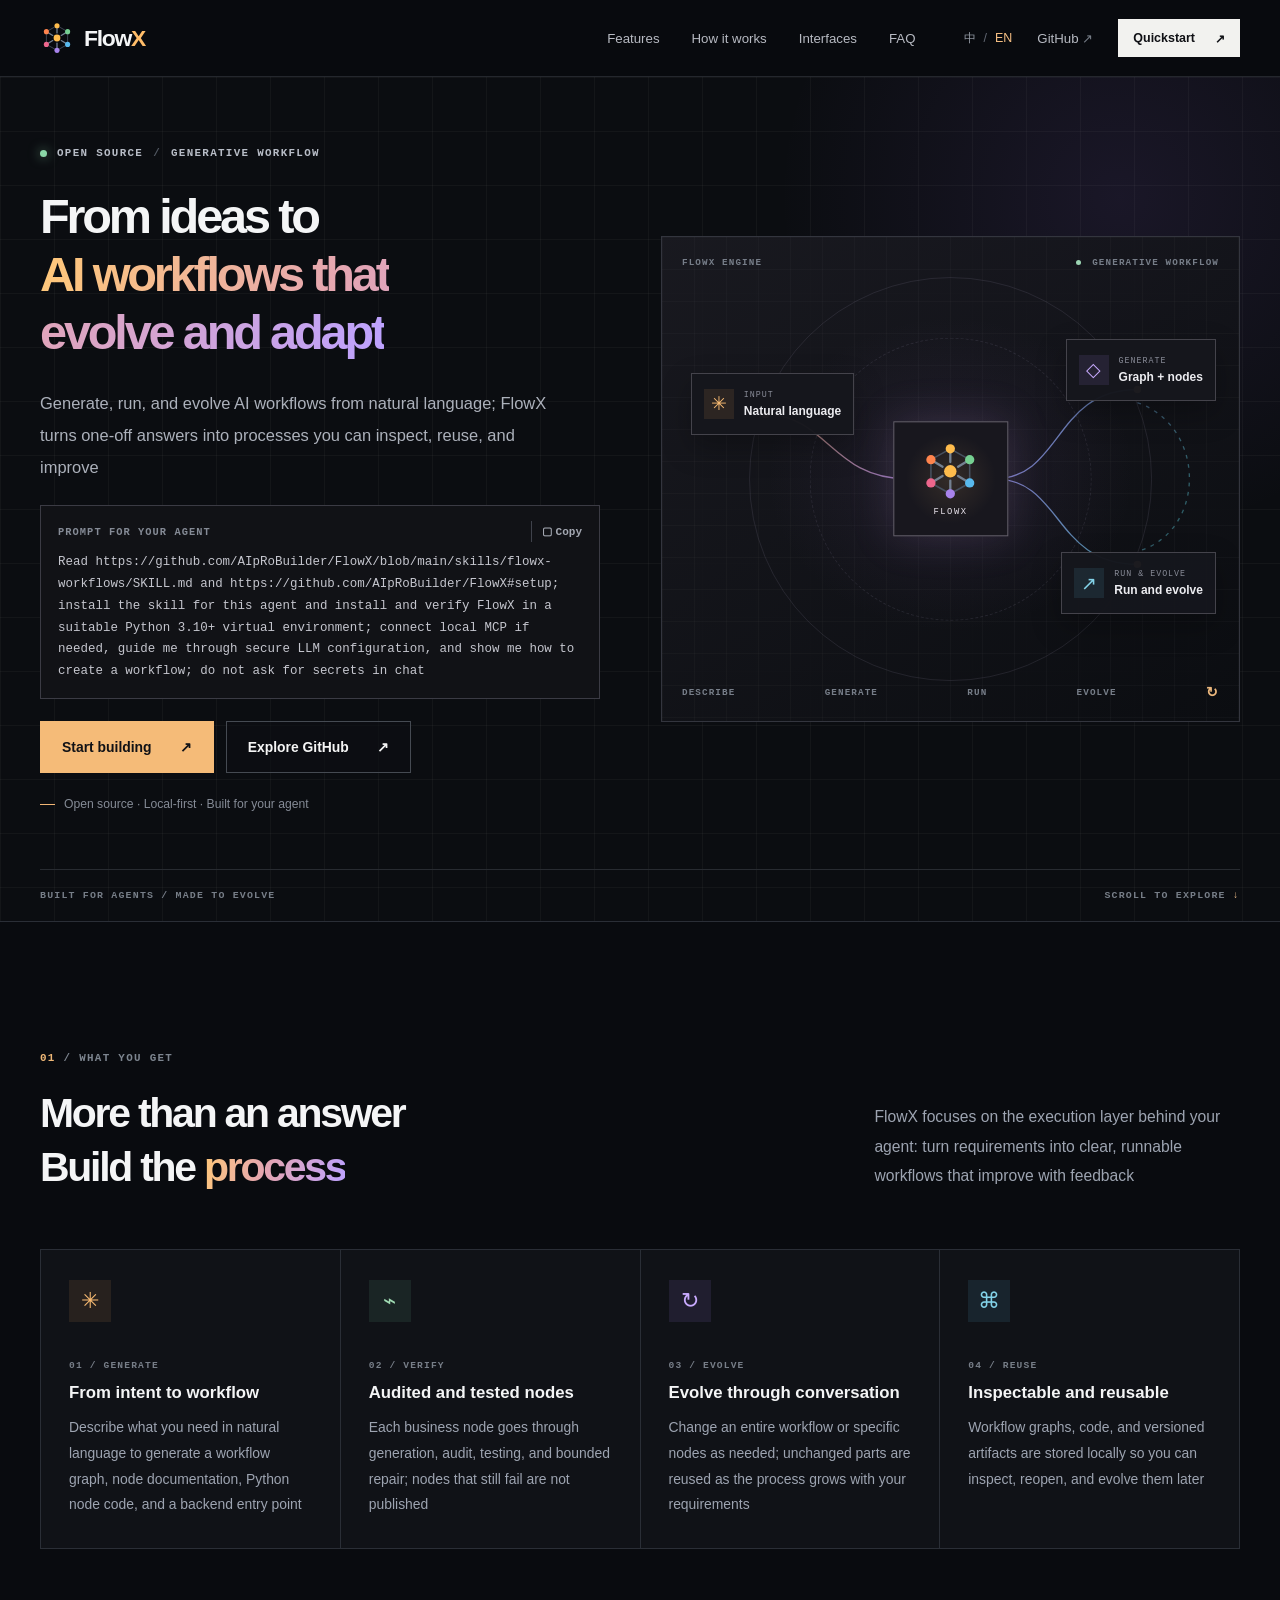
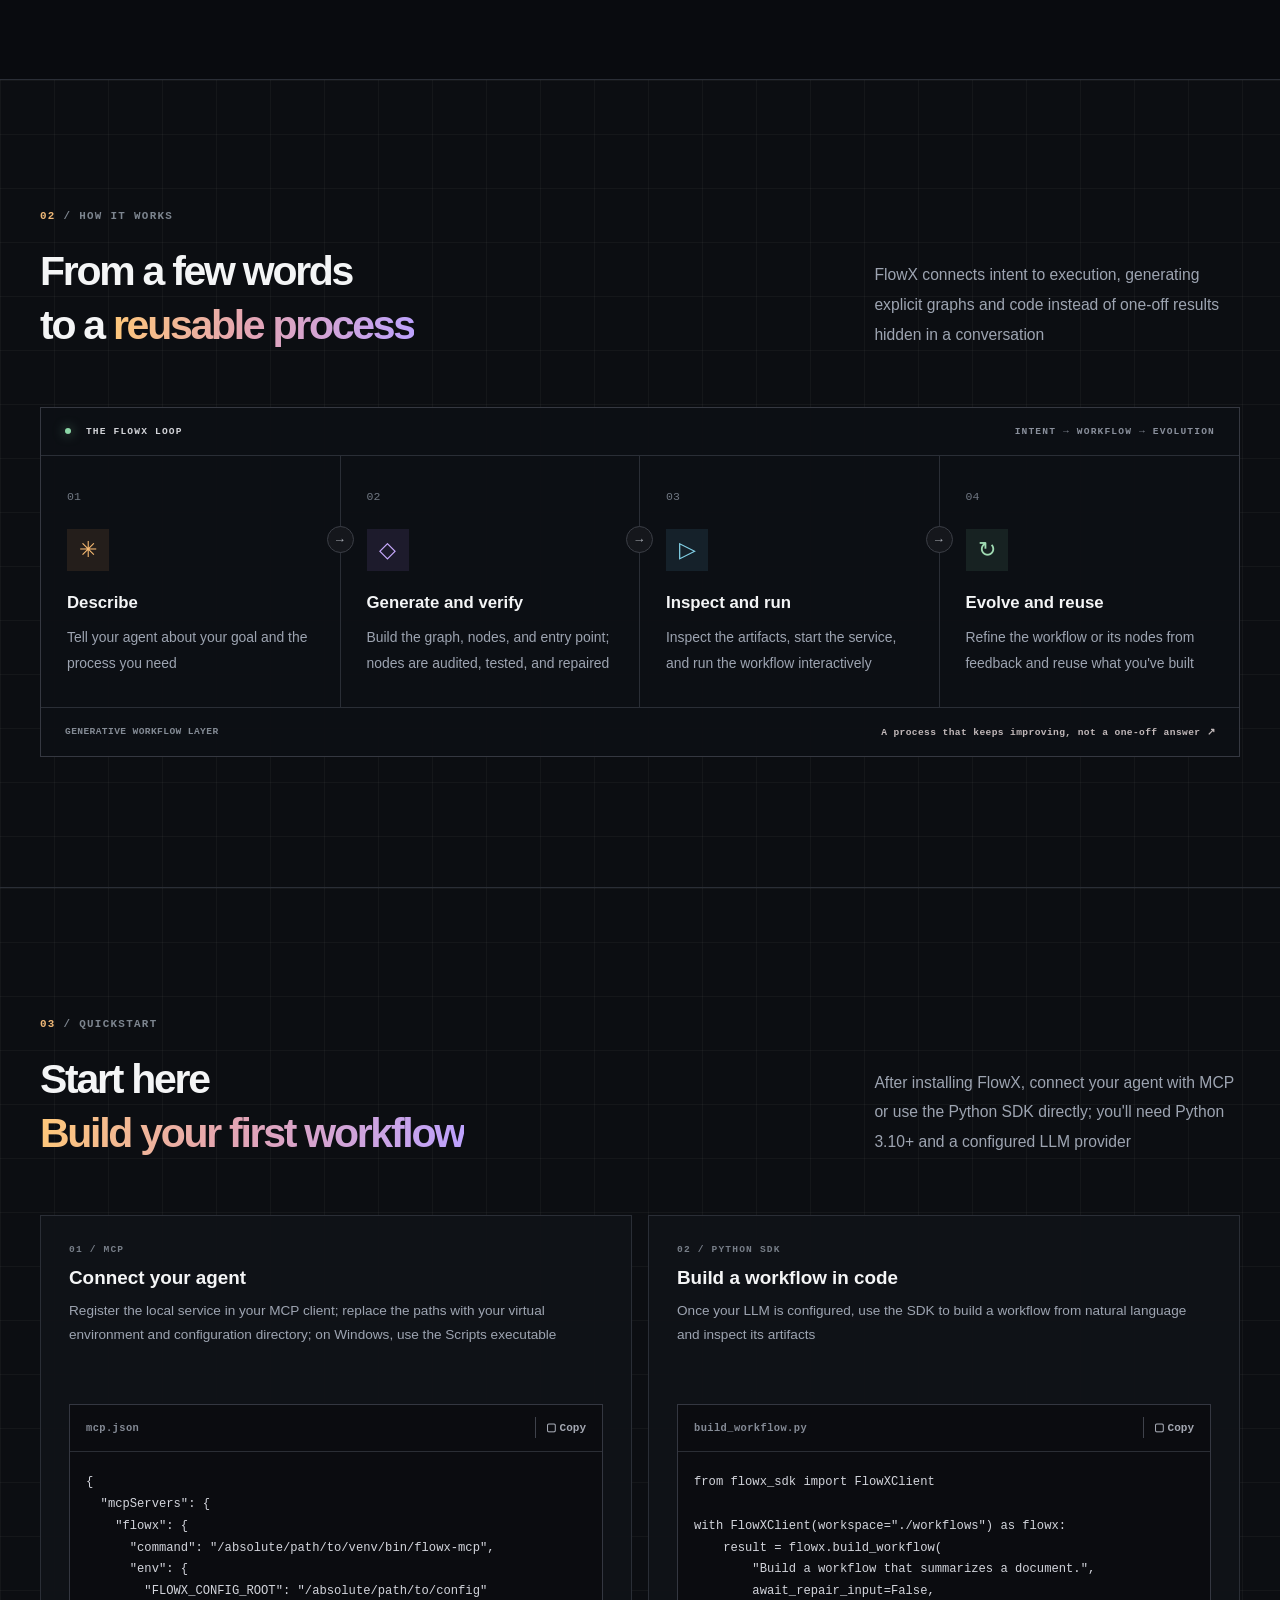
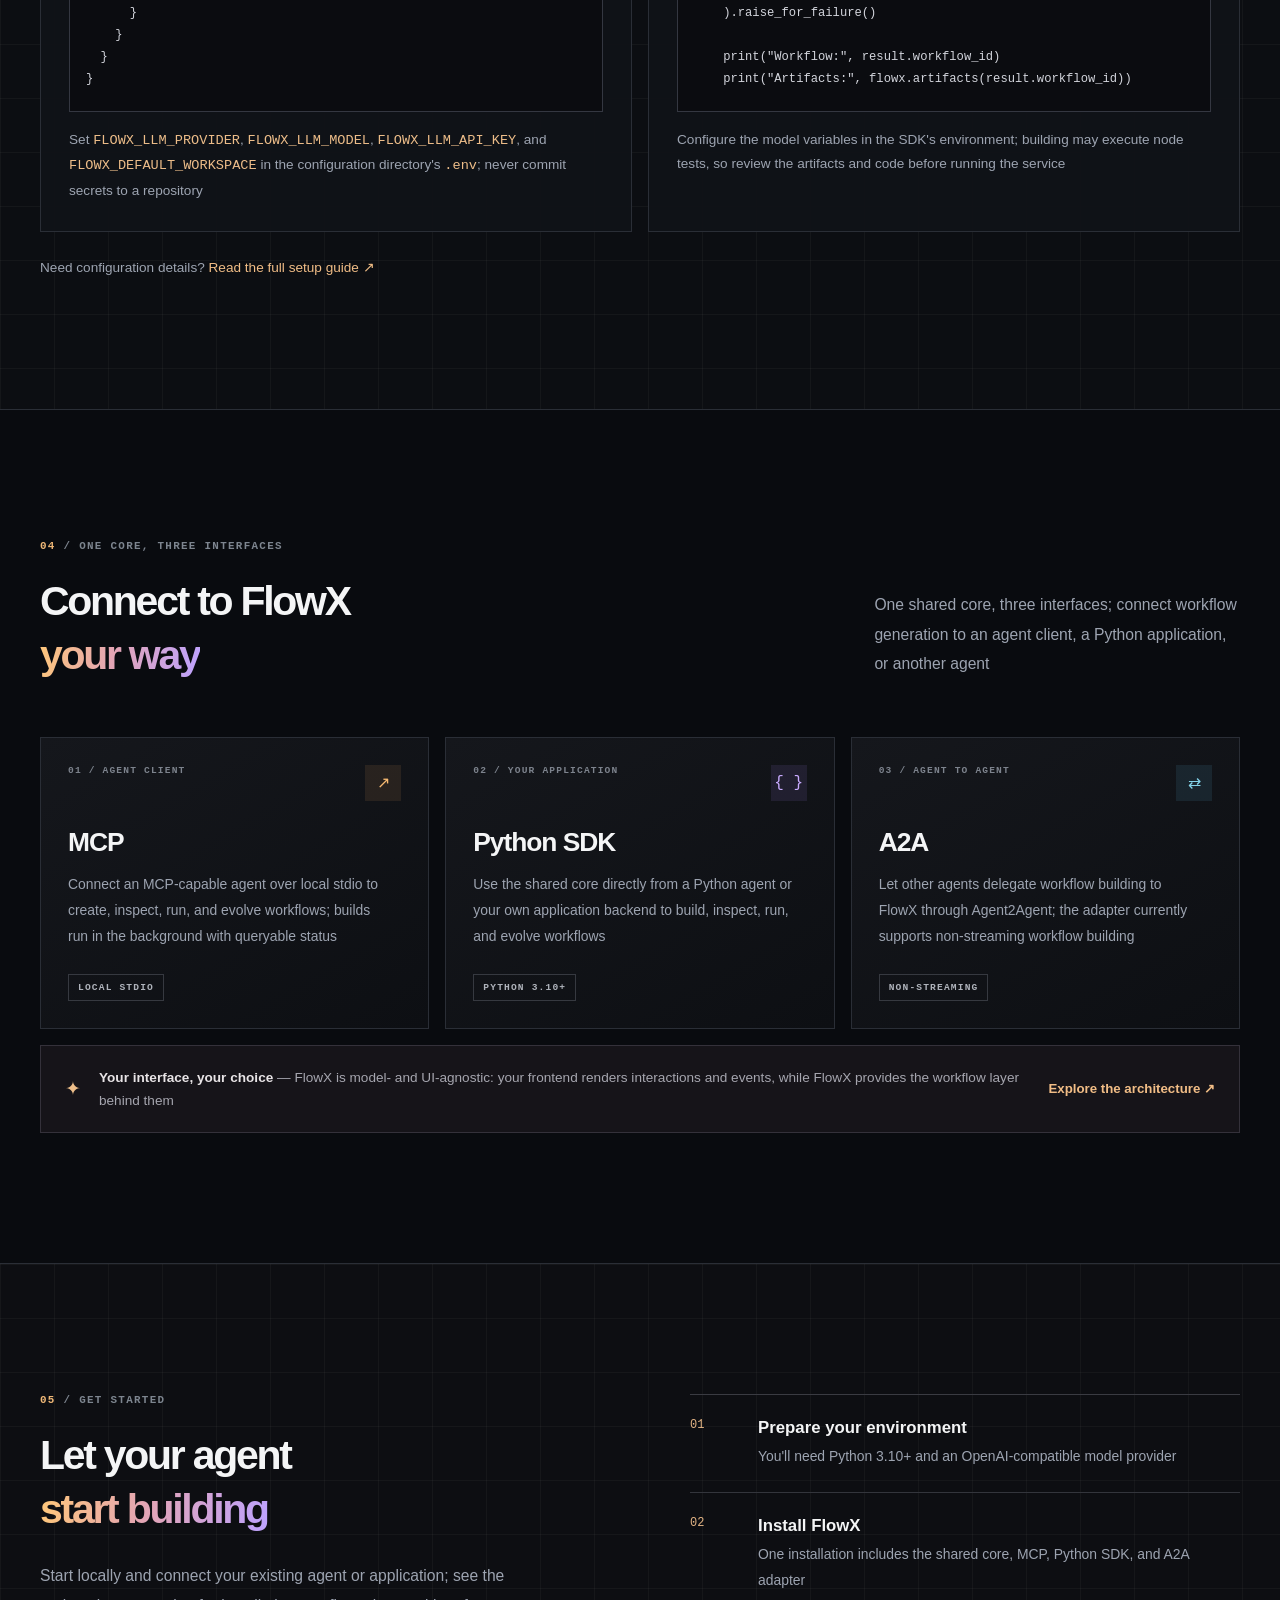
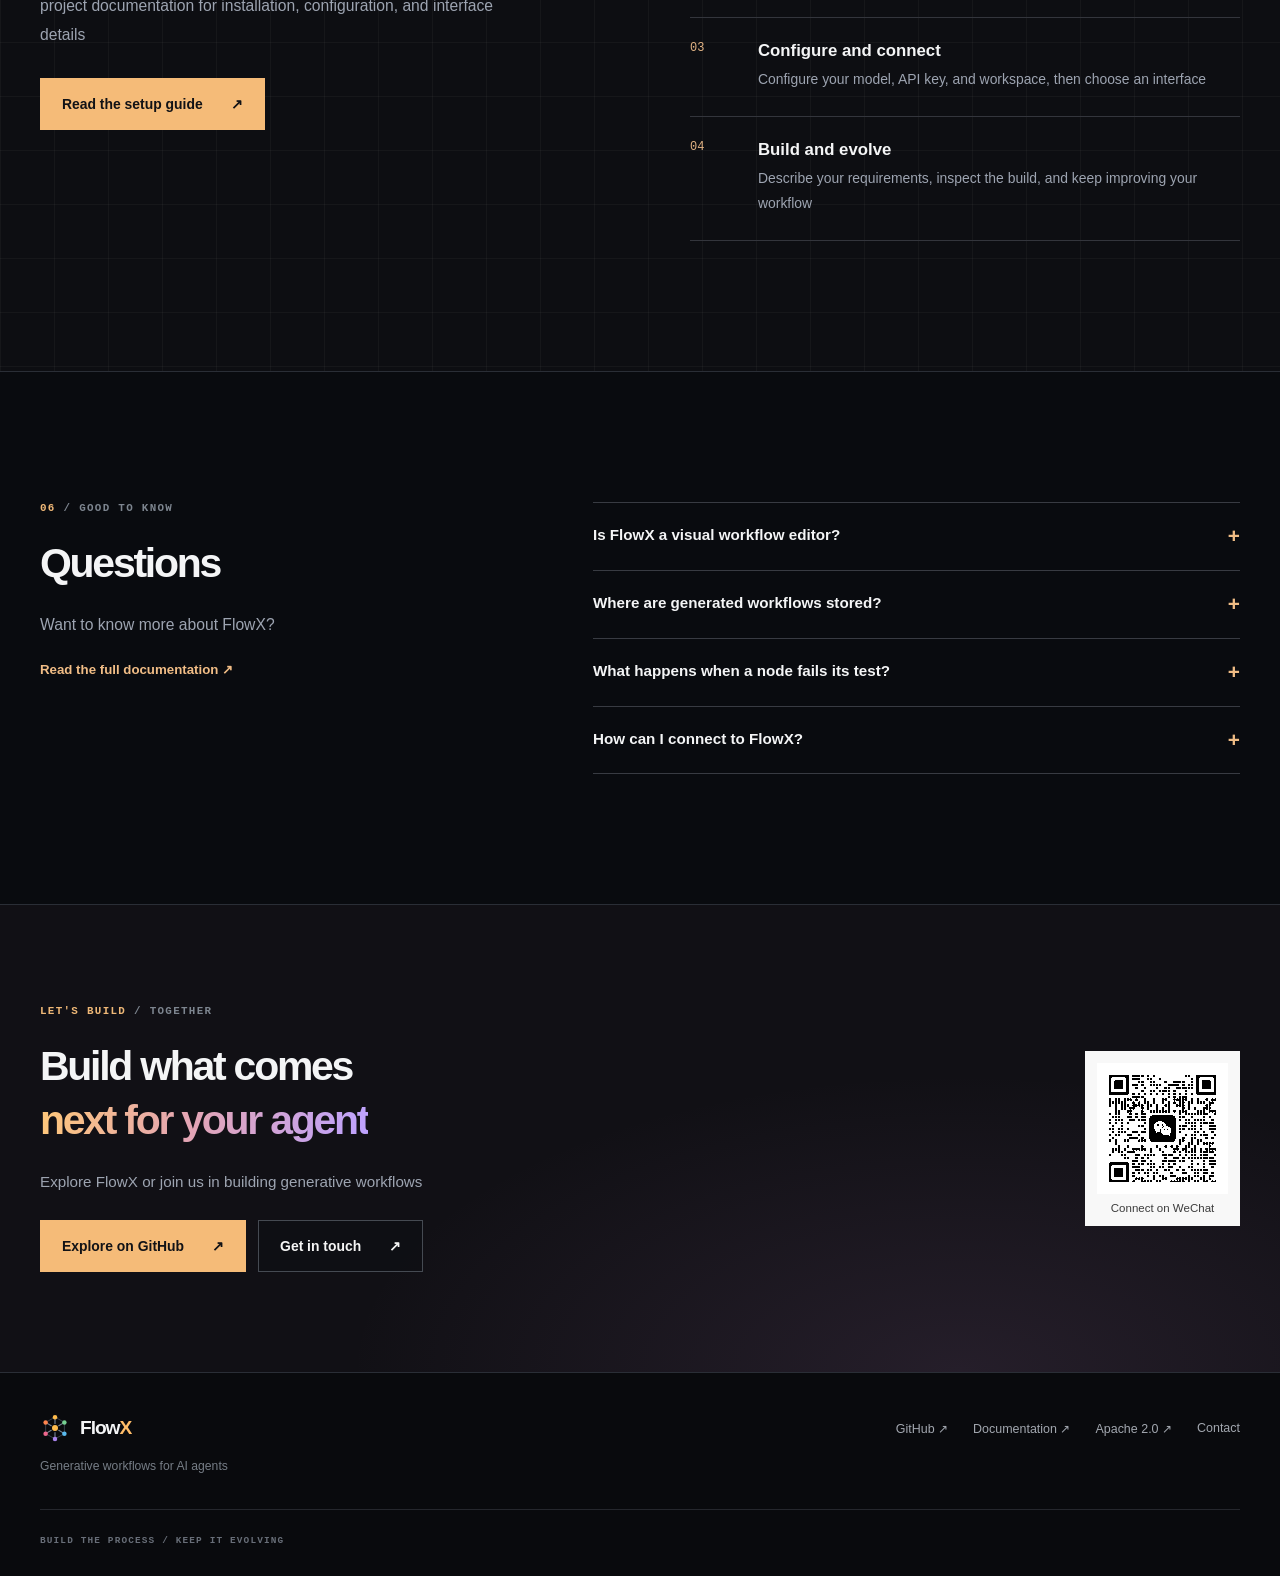
==== index.html @ 45b58256 "flowx add seo" ====
<!DOCTYPE html>
<html lang="en">
  <head>
    <meta charset="UTF-8" />
    <meta name="viewport" content="width=device-width, initial-scale=1.0" />
    <meta name="theme-color" content="#090b0f" />
    <title>FlowX | Generative Workflows for AI Agents</title>
    <meta name="description" content="FlowX is an open-source generative workflow layer for AI agents; generate, run, and evolve reusable workflows from natural language with MCP, the Python SDK, and A2A" />
    <link rel="canonical" href="https://aiprobuilder.github.io/flowx_web/" />
    <link rel="alternate" hreflang="en" href="https://aiprobuilder.github.io/flowx_web/" />
    <link rel="alternate" hreflang="zh-CN" href="https://aiprobuilder.github.io/flowx_web/index.zh-CN.html" />
    <link rel="alternate" hreflang="x-default" href="https://aiprobuilder.github.io/flowx_web/" />
    <meta property="og:type" content="website" />
    <meta property="og:site_name" content="FlowX" />
    <meta property="og:url" content="https://aiprobuilder.github.io/flowx_web/" />
    <meta property="og:locale" content="en_US" />
    <meta property="og:locale:alternate" content="zh_CN" />
    <meta property="og:title" content="FlowX | Generative Workflows for AI Agents" />
    <meta property="og:description" content="Turn natural language into executable, inspectable, and evolving workflows; let your agent build the process, not just deliver an answer" />
    <meta property="og:image" content="https://aiprobuilder.github.io/flowx_web/assets/social-card.png" />
    <meta property="og:image:type" content="image/png" />
    <meta property="og:image:width" content="1200" />
    <meta property="og:image:height" content="630" />
    <meta property="og:image:alt" content="FlowX: build the process and keep it evolving" />
    <meta name="twitter:card" content="summary_large_image" />
    <meta name="twitter:title" content="FlowX | Generative Workflows for AI Agents" />
    <meta name="twitter:description" content="Turn natural language into executable, inspectable, and evolving workflows; let your agent build the process, not just deliver an answer" />
    <meta name="twitter:image" content="https://aiprobuilder.github.io/flowx_web/assets/social-card.png" />
    <meta name="twitter:image:alt" content="FlowX: build the process and keep it evolving" />
    <script type="application/ld+json">
      {
        "@context": "https://schema.org",
        "@type": "SoftwareSourceCode",
        "name": "FlowX",
        "description": "An open-source generative workflow layer for AI agents, with MCP, Python SDK, and A2A interfaces",
        "url": "https://aiprobuilder.github.io/flowx_web/",
        "codeRepository": "https://github.com/AIpRoBuilder/FlowX",
        "programmingLanguage": "Python",
        "license": "https://github.com/AIpRoBuilder/FlowX/blob/main/LICENSE",
        "inLanguage": "en"
      }
    </script>
    <link rel="icon" type="image/svg+xml" href="assets/flowx-mark.svg" />
    <link rel="stylesheet" href="styles.css" />
    <script src="assets/site.js" defer></script>
  </head>
  <body>
    <a class="skip-link" href="#main">Skip to main content</a>

    <header class="site-header">
      <div class="header-inner container">
        <a class="brand" href="#top" aria-label="FlowX home">
          <img src="assets/flowx-mark.svg" alt="" width="34" height="34" />
          <span>Flow<span class="brand-x">X</span></span>
        </a>

        <nav class="desktop-nav" aria-label="Main navigation">
          <a href="#features">Features</a>
          <a href="#how-it-works">How it works</a>
          <a href="#interfaces">Interfaces</a>
          <a href="#faq">FAQ</a>
        </nav>

        <div class="header-actions">
          <nav class="language-switch" aria-label="Choose language">
            <a href="index.zh-CN.html" lang="zh-CN" hreflang="zh-CN">中</a><span aria-hidden="true">/</span><a href="index.html" lang="en" hreflang="en" aria-current="page">EN</a>
          </nav>
          <a class="header-github" href="https://github.com/AIpRoBuilder/FlowX" target="_blank" rel="noopener noreferrer">GitHub <span aria-hidden="true">↗</span></a>
          <a class="button button-small button-light" href="#quickstart">Quickstart <span aria-hidden="true">↗</span></a>
        </div>

        <details class="mobile-menu">
          <summary aria-label="Open navigation menu"><span></span><span></span></summary>
          <nav aria-label="Mobile navigation">
            <a href="#features">Features</a>
            <a href="#how-it-works">How it works</a>
            <a href="#quickstart">Quickstart</a>
            <a href="#interfaces">Interfaces</a>
            <a href="#faq">FAQ</a>
            <a href="#get-started">Get started</a>
            <a href="https://github.com/AIpRoBuilder/FlowX" target="_blank" rel="noopener noreferrer">GitHub ↗</a>
            <div class="mobile-languages" aria-label="Choose language"><a href="index.zh-CN.html" lang="zh-CN" hreflang="zh-CN">简体中文 ↗</a><a href="index.html" lang="en" hreflang="en" aria-current="page">English</a></div>
          </nav>
        </details>
      </div>
    </header>

    <main id="main">
      <section class="hero grid-surface" id="top">
        <div class="hero-inner container">
          <div class="hero-copy">
            <p class="hero-kicker"><span class="status-dot"></span> OPEN SOURCE <span class="kicker-divider">/</span> GENERATIVE WORKFLOW</p>
            <h1>From ideas to<br /><span>AI workflows that<br />evolve and adapt</span></h1>
            <p class="hero-description">Generate, run, and evolve AI workflows from natural language; FlowX turns one-off answers into processes you can inspect, reuse, and improve</p>
            <div class="agent-prompt">
              <div class="prompt-header"><span>PROMPT FOR YOUR AGENT</span><button type="button" class="copy-button" data-copy-target="agent-prompt" data-copied="Copied" data-failed="Copy manually" aria-label="Copy the agent installation prompt"><span aria-hidden="true">▢</span> <span class="copy-label">Copy</span></button></div>
              <p id="agent-prompt">Read https://github.com/AIpRoBuilder/FlowX/blob/main/skills/flowx-workflows/SKILL.md and https://github.com/AIpRoBuilder/FlowX#setup; install the skill for this agent and install and verify FlowX in a suitable Python 3.10+ virtual environment; connect local MCP if needed, guide me through secure LLM configuration, and show me how to create a workflow; do not ask for secrets in chat</p>
              <span class="copy-result" role="status" aria-live="polite"></span>
            </div>
            <div class="hero-actions">
              <a class="button button-primary" href="#quickstart">Start building <span aria-hidden="true">↗</span></a>
              <a class="button button-outline" href="https://github.com/AIpRoBuilder/FlowX" target="_blank" rel="noopener noreferrer">Explore GitHub <span aria-hidden="true">↗</span></a>
            </div>
            <p class="hero-note"><span></span> Open source · Local-first · Built for your agent</p>
          </div>

          <div class="hero-visual" role="img" aria-label="FlowX workflow diagram: natural language intent becomes a workflow graph and nodes that are audited, tested, run, and evolved">
            <div class="visual-topline"><span>FLOWX ENGINE</span><span><i></i> GENERATIVE WORKFLOW</span></div>
            <div class="visual-orbit orbit-outer"></div>
            <div class="visual-orbit orbit-inner"></div>
            <svg class="visual-lines" viewBox="0 0 620 520" fill="none" aria-hidden="true">
              <defs>
                <linearGradient id="lineGradient" x1="60" y1="150" x2="560" y2="370" gradientUnits="userSpaceOnUse">
                  <stop stop-color="#ffb84d" /><stop offset=".48" stop-color="#ae87ff" /><stop offset="1" stop-color="#52d9dd" />
                </linearGradient>
              </defs>
              <path d="M111 191 C177 191 183 260 263 260" />
              <path d="M357 260 C430 260 421 164 511 164" />
              <path d="M357 260 C430 260 421 352 511 352" />
              <path class="line-dashed" d="M511 178 C587 205 584 318 511 338" />
              <circle cx="111" cy="191" r="4" /><circle cx="511" cy="164" r="4" /><circle cx="511" cy="352" r="4" />
            </svg>
            <div class="visual-node node-intent"><span class="node-icon node-icon-orange">✳</span><span><small>INPUT</small><strong>Natural language</strong></span></div>
            <div class="visual-center"><div class="center-glow"></div><img src="assets/flowx-mark.svg" alt="" width="76" height="76" /><span>FLOWX</span></div>
            <div class="visual-node node-graph"><span class="node-icon node-icon-purple">◇</span><span><small>GENERATE</small><strong>Graph + nodes</strong></span></div>
            <div class="visual-node node-runtime"><span class="node-icon node-icon-cyan">↗</span><span><small>RUN &amp; EVOLVE</small><strong>Run and evolve</strong></span></div>
            <div class="visual-bottomline"><span>DESCRIBE</span><span>GENERATE</span><span>RUN</span><span>EVOLVE</span><span>↻</span></div>
          </div>
        </div>
        <div class="hero-bottom container"><span>BUILT FOR AGENTS / MADE TO EVOLVE</span><span>SCROLL TO EXPLORE <span aria-hidden="true">↓</span></span></div>
      </section>

      <section class="section capabilities" id="features">
        <div class="container">
          <div class="section-intro split-intro">
            <div><p class="eyebrow"><span>01</span> / WHAT YOU GET</p><h2>More than an answer<br />Build the <span class="text-gradient">process</span></h2></div>
            <p class="section-lead">FlowX focuses on the execution layer behind your agent: turn requirements into clear, runnable workflows that improve with feedback</p>
          </div>
          <div class="feature-grid">
            <article class="feature-card"><div class="feature-icon icon-orange" aria-hidden="true">✳</div><span class="card-index">01 / GENERATE</span><h3>From intent to workflow</h3><p>Describe what you need in natural language to generate a workflow graph, node documentation, Python node code, and a backend entry point</p></article>
            <article class="feature-card"><div class="feature-icon icon-green" aria-hidden="true">⌁</div><span class="card-index">02 / VERIFY</span><h3>Audited and tested nodes</h3><p>Each business node goes through generation, audit, testing, and bounded repair; nodes that still fail are not published</p></article>
            <article class="feature-card"><div class="feature-icon icon-purple" aria-hidden="true">↻</div><span class="card-index">03 / EVOLVE</span><h3>Evolve through conversation</h3><p>Change an entire workflow or specific nodes as needed; unchanged parts are reused as the process grows with your requirements</p></article>
            <article class="feature-card"><div class="feature-icon icon-blue" aria-hidden="true">⌘</div><span class="card-index">04 / REUSE</span><h3>Inspectable and reusable</h3><p>Workflow graphs, code, and versioned artifacts are stored locally so you can inspect, reopen, and evolve them later</p></article>
          </div>
        </div>
      </section>

      <section class="section process-section grid-surface" id="how-it-works">
        <div class="container">
          <div class="section-intro split-intro">
            <div><p class="eyebrow"><span>02</span> / HOW IT WORKS</p><h2>From a few words<br />to a <span class="text-gradient">reusable process</span></h2></div>
            <p class="section-lead">FlowX connects intent to execution, generating explicit graphs and code instead of one-off results hidden in a conversation</p>
          </div>
          <div class="process-board">
            <div class="board-header"><span><span class="board-dot"></span> THE FLOWX LOOP</span><span>INTENT → WORKFLOW → EVOLUTION</span></div>
            <div class="process-grid">
              <article class="process-step"><span class="step-number">01</span><div class="step-symbol symbol-orange">✳</div><h3>Describe</h3><p>Tell your agent about your goal and the process you need</p><span class="step-arrow" aria-hidden="true">→</span></article>
              <article class="process-step"><span class="step-number">02</span><div class="step-symbol symbol-purple">◇</div><h3>Generate and verify</h3><p>Build the graph, nodes, and entry point; nodes are audited, tested, and repaired</p><span class="step-arrow" aria-hidden="true">→</span></article>
              <article class="process-step"><span class="step-number">03</span><div class="step-symbol symbol-blue">▷</div><h3>Inspect and run</h3><p>Inspect the artifacts, start the service, and run the workflow interactively</p><span class="step-arrow" aria-hidden="true">→</span></article>
              <article class="process-step"><span class="step-number">04</span><div class="step-symbol symbol-green">↻</div><h3>Evolve and reuse</h3><p>Refine the workflow or its nodes from feedback and reuse what you've built</p></article>
            </div>
            <div class="board-footer"><span>GENERATIVE WORKFLOW LAYER</span><span>A process that keeps improving, not a one-off answer <span aria-hidden="true">↗</span></span></div>
          </div>
        </div>
      </section>

      <section class="section quickstart-section grid-surface" id="quickstart">
        <div class="container">
          <div class="section-intro split-intro">
            <div><p class="eyebrow"><span>03</span> / QUICKSTART</p><h2>Start here<br /><span class="text-gradient">Build your first workflow</span></h2></div>
            <p class="section-lead">After installing FlowX, connect your agent with MCP or use the Python SDK directly; you'll need Python 3.10+ and a configured LLM provider</p>
          </div>
          <div class="quickstart-grid">
            <article class="code-card">
              <div class="code-card-intro"><span class="card-index">01 / MCP</span><h3>Connect your agent</h3><p>Register the local service in your MCP client; replace the paths with your virtual environment and configuration directory; on Windows, use the Scripts executable</p></div>
              <div class="code-window"><div class="code-header"><span>mcp.json</span><button type="button" class="copy-button" data-copy-target="mcp-code" data-copied="Copied" data-failed="Copy manually" aria-label="Copy MCP configuration"><span aria-hidden="true">▢</span> <span class="copy-label">Copy</span></button></div><pre><code id="mcp-code">{
  "mcpServers": {
    "flowx": {
      "command": "/absolute/path/to/venv/bin/flowx-mcp",
      "env": {
        "FLOWX_CONFIG_ROOT": "/absolute/path/to/config"
      }
    }
  }
}</code></pre><span class="copy-result" role="status" aria-live="polite"></span></div>
              <p class="code-caption">Set <code>FLOWX_LLM_PROVIDER</code>, <code>FLOWX_LLM_MODEL</code>, <code>FLOWX_LLM_API_KEY</code>, and <code>FLOWX_DEFAULT_WORKSPACE</code> in the configuration directory's <code>.env</code>; never commit secrets to a repository</p>
            </article>
            <article class="code-card">
              <div class="code-card-intro"><span class="card-index">02 / PYTHON SDK</span><h3>Build a workflow in code</h3><p>Once your LLM is configured, use the SDK to build a workflow from natural language and inspect its artifacts</p></div>
              <div class="code-window"><div class="code-header"><span>build_workflow.py</span><button type="button" class="copy-button" data-copy-target="sdk-code" data-copied="Copied" data-failed="Copy manually" aria-label="Copy Python example"><span aria-hidden="true">▢</span> <span class="copy-label">Copy</span></button></div><pre><code id="sdk-code">from flowx_sdk import FlowXClient

with FlowXClient(workspace="./workflows") as flowx:
    result = flowx.build_workflow(
        "Build a workflow that summarizes a document.",
        await_repair_input=False,
    ).raise_for_failure()

    print("Workflow:", result.workflow_id)
    print("Artifacts:", flowx.artifacts(result.workflow_id))</code></pre><span class="copy-result" role="status" aria-live="polite"></span></div>
              <p class="code-caption">Configure the model variables in the SDK's environment; building may execute node tests, so review the artifacts and code before running the service</p>
            </article>
          </div>
          <p class="quickstart-footer">Need configuration details? <a href="https://github.com/AIpRoBuilder/FlowX#setup" target="_blank" rel="noopener noreferrer">Read the full setup guide ↗</a></p>
        </div>
      </section>

      <section class="section interfaces-section" id="interfaces">
        <div class="container">
          <div class="section-intro split-intro">
            <div><p class="eyebrow"><span>04</span> / ONE CORE, THREE INTERFACES</p><h2>Connect to FlowX<br /><span class="text-gradient">your way</span></h2></div>
            <p class="section-lead">One shared core, three interfaces; connect workflow generation to an agent client, a Python application, or another agent</p>
          </div>
          <div class="interface-grid">
            <article class="interface-card"><div class="interface-top"><span class="interface-label">01 / AGENT CLIENT</span><span class="interface-icon icon-orange" aria-hidden="true">↗</span></div><h3>MCP</h3><p>Connect an MCP-capable agent over local stdio to create, inspect, run, and evolve workflows; builds run in the background with queryable status</p><span class="interface-tag">LOCAL STDIO</span></article>
            <article class="interface-card"><div class="interface-top"><span class="interface-label">02 / YOUR APPLICATION</span><span class="interface-icon icon-purple" aria-hidden="true">{ }</span></div><h3>Python SDK</h3><p>Use the shared core directly from a Python agent or your own application backend to build, inspect, run, and evolve workflows</p><span class="interface-tag">PYTHON 3.10+</span></article>
            <article class="interface-card"><div class="interface-top"><span class="interface-label">03 / AGENT TO AGENT</span><span class="interface-icon icon-blue" aria-hidden="true">⇄</span></div><h3>A2A</h3><p>Let other agents delegate workflow building to FlowX through Agent2Agent; the adapter currently supports non-streaming workflow building</p><span class="interface-tag">NON-STREAMING</span></article>
          </div>
          <div class="interface-note"><span class="note-mark">✦</span><p><strong>Your interface, your choice</strong> — FlowX is model- and UI-agnostic: your frontend renders interactions and events, while FlowX provides the workflow layer behind them</p><a href="https://github.com/AIpRoBuilder/FlowX#architecture" target="_blank" rel="noopener noreferrer">Explore the architecture ↗</a></div>
        </div>
      </section>

      <section class="section start-section grid-surface" id="get-started">
        <div class="container start-layout">
          <div class="start-copy"><p class="eyebrow"><span>05</span> / GET STARTED</p><h2>Let your agent<br /><span class="text-gradient">start building</span></h2><p class="section-lead">Start locally and connect your existing agent or application; see the project documentation for installation, configuration, and interface details</p><a class="button button-primary" href="https://github.com/AIpRoBuilder/FlowX#setup" target="_blank" rel="noopener noreferrer">Read the setup guide <span aria-hidden="true">↗</span></a></div>
          <div class="start-list">
            <div class="start-item"><span>01</span><div><h3>Prepare your environment</h3><p>You'll need Python 3.10+ and an OpenAI-compatible model provider</p></div></div>
            <div class="start-item"><span>02</span><div><h3>Install FlowX</h3><p>One installation includes the shared core, MCP, Python SDK, and A2A adapter</p></div></div>
            <div class="start-item"><span>03</span><div><h3>Configure and connect</h3><p>Configure your model, API key, and workspace, then choose an interface</p></div></div>
            <div class="start-item"><span>04</span><div><h3>Build and evolve</h3><p>Describe your requirements, inspect the build, and keep improving your workflow</p></div></div>
          </div>
        </div>
      </section>

      <section class="section faq-section" id="faq">
        <div class="container faq-layout">
          <div><p class="eyebrow"><span>06</span> / GOOD TO KNOW</p><h2>Questions</h2><p class="section-lead">Want to know more about FlowX?</p><a class="text-link" href="https://github.com/AIpRoBuilder/FlowX" target="_blank" rel="noopener noreferrer">Read the full documentation ↗</a></div>
          <div class="faq-list">
            <details><summary>Is FlowX a visual workflow editor?<span aria-hidden="true">+</span></summary><p>No; FlowX is a generative workflow layer and does not include a user interface; your agent or application handles interaction and presentation, while FlowX generates, runs, and evolves the process behind it</p></details>
            <details><summary>Where are generated workflows stored?<span aria-hidden="true">+</span></summary><p>Workflow artifacts are stored in your configured local workspace, including the workflow graph, node code, and backend entry point; you can inspect and evolve them later</p></details>
            <details><summary>What happens when a node fails its test?<span aria-hidden="true">+</span></summary><p>Node building includes audit, testing, and bounded repair; you can provide repair guidance when needed, and nodes that still fail are not published</p></details>
            <details><summary>How can I connect to FlowX?<span aria-hidden="true">+</span></summary><p>FlowX supports local stdio MCP, a Python SDK, and an A2A adapter; the A2A adapter currently supports non-streaming workflow building</p></details>
          </div>
        </div>
      </section>

      <section class="contact-section">
        <div class="container contact-inner"><div><p class="eyebrow"><span>LET'S BUILD</span> / TOGETHER</p><h2>Build what comes<br /><span class="text-gradient">next for your agent</span></h2><p>Explore FlowX or join us in building generative workflows</p><div class="contact-actions"><a class="button button-primary" href="https://github.com/AIpRoBuilder/FlowX" target="_blank" rel="noopener noreferrer">Explore on GitHub <span aria-hidden="true">↗</span></a><a class="button button-outline" href="mailto:peterxcx@gmail.com">Get in touch <span aria-hidden="true">↗</span></a></div></div><figure class="contact-qr"><img src="assets/qrcode.svg" alt="FlowX WeChat contact QR code" loading="lazy" /><figcaption>Connect on WeChat</figcaption></figure></div>
      </section>
    </main>

    <footer class="site-footer"><div class="container footer-inner"><div><a class="brand footer-brand" href="#top"><img src="assets/flowx-mark.svg" alt="" width="30" height="30" /><span>Flow<span class="brand-x">X</span></span></a><p>Generative workflows for AI agents</p></div><div class="footer-links"><a href="https://github.com/AIpRoBuilder/FlowX" target="_blank" rel="noopener noreferrer">GitHub ↗</a><a href="https://github.com/AIpRoBuilder/FlowX#readme" target="_blank" rel="noopener noreferrer">Documentation ↗</a><a href="https://github.com/AIpRoBuilder/FlowX/blob/main/LICENSE" target="_blank" rel="noopener noreferrer">Apache 2.0 ↗</a><a href="mailto:peterxcx@gmail.com">Contact</a></div><p class="footer-end">BUILD THE PROCESS / KEEP IT EVOLVING</p></div></footer>
  </body>
</html>
---- styles.css ----
:root {
  color-scheme: dark;
  --bg: #090b0f;
  --surface: #101318;
  --border: #2a2e36;
  --muted: #9da4b1;
  --text: #f4f5f6;
  --orange: #ffb962;
  --purple: #bf9bff;
  --blue: #70c8e9;
  --green: #91d6ad;
  --content: 1240px;
}

*, *::before, *::after { box-sizing: border-box; }
html { scroll-behavior: smooth; scroll-padding-top: 85px; }
body { margin: 0; background: var(--bg); color: var(--text); font-family: Inter, -apple-system, BlinkMacSystemFont, "Segoe UI", "PingFang SC", "Microsoft YaHei", sans-serif; -webkit-font-smoothing: antialiased; }
a { color: inherit; text-decoration: none; }
img { display: block; max-width: 100%; }
button, summary { font: inherit; }
::selection { color: #090b0f; background: #c6b0ff; }
:focus-visible { outline: 2px solid #f4c27c; outline-offset: 4px; }
.container { width: min(calc(100% - 80px), var(--content)); margin-inline: auto; }
.skip-link { position: fixed; z-index: 20; top: 10px; left: 10px; padding: 10px 16px; background: #fff; color: #111; transform: translateY(-160%); }
.skip-link:focus { transform: translateY(0); }

.site-header { position: sticky; top: 0; z-index: 10; border-bottom: 1px solid #24272d; background: rgba(9, 11, 15, .95); backdrop-filter: blur(16px); }
.header-inner { min-height: 76px; display: flex; align-items: center; gap: 48px; }
.brand { display: inline-flex; align-items: center; flex-shrink: 0; gap: 10px; font-size: 1.43rem; font-weight: 750; letter-spacing: -.055em; }
.brand-x { color: #ffbd69; }
.desktop-nav { display: flex; align-items: center; gap: 32px; margin-left: auto; }
.desktop-nav a, .header-github { color: #b7bac2; font-size: .83rem; transition: color .2s; }
.desktop-nav a:hover, .header-github:hover, .footer-links a:hover { color: #fff; }
.header-actions { display: flex; align-items: center; gap: 25px; }
.header-github span { color: #777e88; }
.language-switch { display: flex; align-items: center; gap: 8px; color: #626873; font-size: .78rem; white-space: nowrap; }
.language-switch a { color: #9399a3; transition: color .2s; }
.language-switch a:hover, .language-switch a[aria-current="page"] { color: #f5bf83; }
.mobile-menu { display: none; }
.button { display: inline-flex; align-items: center; justify-content: center; gap: 28px; min-height: 52px; padding: 0 21px; border: 1px solid transparent; font-size: .87rem; font-weight: 700; transition: background .2s, border-color .2s, transform .2s; }
.button:hover { transform: translateY(-2px); }
.button-primary { background: #f5bb78; color: #111216; }
.button-primary:hover { background: #ffd298; }
.button-outline { border-color: #454a52; background: rgba(13, 15, 20, .58); color: #f5f5f5; }
.button-outline:hover { border-color: #989da5; background: #1b1e24; }
.button-light { background: #f2f2ef; color: #101115; }
.button-light:hover { background: #ffca88; }
.button-small { min-height: 38px; gap: 20px; padding-inline: 14px; font-size: .78rem; }

.grid-surface { background-color: #0b0d11; background-image: linear-gradient(rgba(255,255,255,.035) 1px, transparent 1px), linear-gradient(90deg, rgba(255,255,255,.035) 1px, transparent 1px); background-size: 54px 54px; }
.hero { position: relative; overflow: hidden; border-bottom: 1px solid var(--border); }
.hero::before { content: ""; position: absolute; width: 720px; height: 720px; right: -200px; top: -240px; background: radial-gradient(circle, rgba(134,93,203,.12), transparent 67%); pointer-events: none; }
.hero-inner { position: relative; display: grid; grid-template-columns: 1fr 1fr; align-items: center; gap: 42px; min-height: 660px; padding-block: 70px 58px; }
.hero-copy { position: relative; z-index: 1; }
.hero-kicker, .eyebrow, .card-index, .visual-topline, .visual-bottomline, .board-header, .board-footer, .interface-label, .interface-tag, .hero-bottom, .footer-end { font-family: "SFMono-Regular", Consolas, "Liberation Mono", monospace; font-size: .68rem; font-weight: 600; letter-spacing: .12em; }
.hero-kicker { display: flex; align-items: center; gap: 10px; margin: 0 0 29px; color: #b8bdc7; }
.status-dot, .board-dot { width: 7px; height: 7px; display: inline-block; flex: 0 0 auto; border-radius: 50%; background: #8bd7a7; box-shadow: 0 0 12px rgba(139,215,167,.65); }
.kicker-divider { color: #535963; }
h1, h2, h3, p { margin-top: 0; }
h1 { margin-bottom: 25px; font-size: clamp(2.7rem, 4.2vw, 4.3rem); line-height: 1.19; letter-spacing: -.065em; font-weight: 750; }
html[lang="en"] .hero h1 { font-size: clamp(2.35rem, 3.8vw, 3.65rem); }
html[lang="zh-CN"] .hero h1 { font-size: clamp(2.1rem, 3.5vw, 3.6rem); }
h1 > span, .text-gradient { color: #f7bd83; background: linear-gradient(100deg, #ffc879 0%, #e4a5b3 45%, #bda2ff 100%); background-clip: text; -webkit-background-clip: text; -webkit-text-fill-color: transparent; }
.hero-description { max-width: 530px; margin-bottom: 22px; color: #acb1bb; font-size: 1.03rem; line-height: 1.95; }
.agent-prompt { max-width: 560px; margin-bottom: 22px; padding: 15px 17px; border: 1px solid #3b3b44; background: rgba(17, 18, 23, .95); }
.prompt-header, .code-header { display: flex; align-items: center; justify-content: space-between; gap: 12px; color: #858b96; font: 600 .65rem "SFMono-Regular", Consolas, monospace; letter-spacing: .1em; }
.agent-prompt p { margin: 10px 0 0; color: #c5c6ce; font: .78rem/1.75 "SFMono-Regular", Consolas, "PingFang SC", monospace; overflow-wrap: anywhere; }
.copy-button { display: inline-flex; align-items: center; gap: 4px; padding: 4px 0 4px 10px; border: 0; border-left: 1px solid #3f424b; background: transparent; color: #a4a8b2; cursor: pointer; font: 600 .69rem "SFMono-Regular", Consolas, "PingFang SC", monospace; white-space: nowrap; }
.copy-button:hover { color: #f4c38b; }
.copy-result { position: absolute; width: 1px; height: 1px; overflow: hidden; clip-path: inset(50%); white-space: nowrap; }
.hero-actions, .contact-actions { display: flex; flex-wrap: wrap; gap: 12px; }
.hero-note { display: flex; align-items: center; gap: 9px; margin: 24px 0 0; color: #858b96; font-size: .76rem; }
.hero-note span { width: 15px; height: 1px; background: #f1b575; }
.hero-bottom { position: relative; display: flex; justify-content: space-between; gap: 20px; padding-block: 20px; border-top: 1px solid #282b31; color: #777e88; font-size: .62rem; }
.hero-bottom span:last-child span { color: #f0bf8a; }

.hero-visual { position: relative; width: 100%; aspect-ratio: 620 / 520; min-width: 0; overflow: hidden; border: 1px solid #33353e; background: radial-gradient(ellipse at 50% 49%, rgba(119,87,151,.14), transparent 45%), linear-gradient(145deg, rgba(27,27,34,.86), rgba(11,13,17,.95)); }
.hero-visual::before { content: ""; position: absolute; inset: 0; background-image: linear-gradient(rgba(255,255,255,.025) 1px, transparent 1px), linear-gradient(90deg, rgba(255,255,255,.025) 1px, transparent 1px); background-size: 32px 32px; }
.visual-topline, .visual-bottomline { position: absolute; z-index: 2; right: 20px; left: 20px; display: flex; align-items: center; justify-content: space-between; color: #777e89; font-size: .58rem; }
.visual-topline { top: 20px; }
.visual-topline i { display: inline-block; width: 5px; height: 5px; margin-right: 5px; border-radius: 50%; background: #9dd5b4; }
.visual-bottomline { bottom: 20px; gap: 6px; }
.visual-bottomline span:last-child { color: #eab67c; font-size: .9rem; }
.visual-orbit { position: absolute; top: 50%; left: 50%; border: 1px solid rgba(180,173,205,.12); border-radius: 50%; transform: translate(-50%, -50%); }
.orbit-outer { width: 70%; aspect-ratio: 1; }
.orbit-inner { width: 49%; aspect-ratio: 1; border-style: dashed; }
.visual-lines { position: absolute; inset: 0; width: 100%; height: 100%; }
.visual-lines path { stroke: url(#lineGradient); stroke-width: 1.4; opacity: .7; }
.visual-lines .line-dashed { stroke-dasharray: 4 6; opacity: .4; }
.visual-lines circle { fill: #f2c586; }
.visual-center { position: absolute; top: 50%; left: 50%; width: 20%; aspect-ratio: 1; display: flex; flex-direction: column; align-items: center; justify-content: center; gap: 5px; border: 1px solid #65616c; background: #18171e; box-shadow: 0 0 45px rgba(193,153,227,.17); transform: translate(-50%, -50%); }
.visual-center img { position: relative; width: 55%; height: auto; }
.visual-center span { position: relative; color: #e9e4ed; font-family: monospace; font-size: .55rem; letter-spacing: .17em; }
.center-glow { position: absolute; inset: 10%; background: radial-gradient(circle, rgba(255,195,113,.12), transparent 70%); }
.visual-node { position: absolute; z-index: 1; display: flex; align-items: center; gap: 10px; min-height: 62px; padding: 10px 12px; border: 1px solid #44434b; background: rgba(21,22,28,.97); box-shadow: 0 12px 30px rgba(0,0,0,.25); }
.visual-node small, .visual-node strong { display: block; white-space: nowrap; }
.visual-node small { margin-bottom: 5px; color: #888b97; font: .52rem monospace; letter-spacing: .12em; }
.visual-node strong { color: #ececf0; font-size: .75rem; font-weight: 600; }
.node-intent { top: 28%; left: 5%; }
.node-graph { top: 21%; right: 4%; }
.node-runtime { right: 4%; bottom: 22%; }
.node-icon { display: grid; place-items: center; width: 30px; height: 30px; font-size: 1.2rem; }
.node-icon-orange, .icon-orange, .symbol-orange { color: #f7ba72; background: rgba(240,166,91,.1); }
.node-icon-purple, .icon-purple, .symbol-purple { color: #c9abff; background: rgba(177,136,255,.1); }
.node-icon-cyan, .icon-blue, .symbol-blue { color: #83d2e8; background: rgba(102,195,228,.1); }
.icon-green, .symbol-green { color: #a0dbb3; background: rgba(122,202,153,.1); }

.section { padding: 130px 0; border-bottom: 1px solid var(--border); }
.section-intro { margin-bottom: 55px; }
.split-intro { display: grid; grid-template-columns: 1.15fr .55fr; align-items: end; gap: 70px; }
.eyebrow { margin-bottom: 22px; color: #7d858f; }
.eyebrow span { color: #efb877; }
h2 { margin-bottom: 0; font-size: clamp(2.05rem, 3.2vw, 3.15rem); line-height: 1.32; letter-spacing: -.055em; font-weight: 720; }
.section-lead { max-width: 490px; margin-bottom: 3px; color: var(--muted); font-size: .98rem; line-height: 1.9; }
.feature-grid { display: grid; grid-template-columns: repeat(4, 1fr); border-top: 1px solid var(--border); border-left: 1px solid var(--border); }
.feature-card { min-height: 295px; padding: 30px 28px; border-right: 1px solid var(--border); border-bottom: 1px solid var(--border); background: #101217; transition: background .2s; }
.feature-card:hover { background: #17191f; }
.feature-icon, .step-symbol, .interface-icon { display: grid; place-items: center; width: 42px; height: 42px; font-size: 1.35rem; }
.feature-icon { margin-bottom: 38px; }
.card-index { display: block; margin-bottom: 12px; color: #777e88; font-size: .6rem; }
.feature-card h3, .process-step h3, .start-item h3 { margin-bottom: 12px; font-size: 1.05rem; }
.feature-card p, .process-step p, .interface-card p, .start-item p { margin-bottom: 0; color: var(--muted); font-size: .87rem; line-height: 1.85; }

.process-section { background-color: #0c0e12; }
.process-board { border: 1px solid #353841; background: rgba(13,15,20,.96); }
.board-header, .board-footer { display: flex; justify-content: space-between; gap: 20px; padding: 18px 24px; color: #898f9b; font-size: .6rem; }
.board-header { border-bottom: 1px solid var(--border); }
.board-header > span:first-child { color: #d3d4d9; }
.board-dot { width: 6px; height: 6px; margin-right: 8px; }
.process-grid { display: grid; grid-template-columns: repeat(4, 1fr); }
.process-step { position: relative; min-height: 245px; padding: 30px 26px; border-right: 1px solid var(--border); }
.process-step:last-child { border-right: 0; }
.step-number { color: #707782; font-family: monospace; font-size: .72rem; }
.step-symbol { margin: 25px 0 22px; }
.step-arrow { position: absolute; top: 70px; right: -14px; z-index: 1; display: grid; place-items: center; width: 27px; height: 27px; border: 1px solid #3b3e46; border-radius: 50%; background: #15171c; color: #a4a8b0; font-size: .8rem; }
.board-footer { border-top: 1px solid var(--border); color: #838a94; letter-spacing: .04em; }
.board-footer span:last-child { color: #c2b9ba; }

.interface-grid { display: grid; grid-template-columns: repeat(3, 1fr); gap: 16px; }
.interface-card { display: flex; flex-direction: column; min-height: 290px; padding: 27px; border: 1px solid var(--border); background: linear-gradient(150deg, #15171c, #0d0f13); }
.interface-top { display: flex; justify-content: space-between; align-items: start; margin-bottom: 26px; }
.interface-label { color: #7d838d; font-size: .6rem; }
.interface-icon { width: 36px; height: 36px; font-family: monospace; font-size: 1rem; }
.interface-card h3 { margin-bottom: 14px; font-size: 1.65rem; letter-spacing: -.04em; }
.interface-card p { max-width: 320px; margin-bottom: 24px; }
.interface-tag { align-self: flex-start; margin-top: auto; padding: 7px 9px; border: 1px solid #363940; color: #afb3bb; font-size: .6rem; }
.interface-note { display: flex; align-items: center; gap: 18px; margin-top: 16px; padding: 20px 24px; border: 1px solid #34313a; background: #161419; }
.note-mark { color: #edbe8a; font-size: 1.2rem; }
.interface-note p { flex: 1; margin: 0; color: #a6a6af; font-size: .85rem; line-height: 1.7; }
.interface-note strong { color: #e8e4e6; }
.interface-note a, .text-link { flex-shrink: 0; color: #f1bd86; font-size: .83rem; font-weight: 600; }
.interface-note a:hover, .text-link:hover { color: #ffdaab; }

.quickstart-section { background-color: #0c0e12; }
.quickstart-grid { display: grid; grid-template-columns: repeat(2, minmax(0, 1fr)); gap: 16px; }
.code-card { display: flex; flex-direction: column; min-width: 0; padding: 28px; border: 1px solid var(--border); background: rgba(16, 18, 23, .96); }
.code-card-intro { min-height: 160px; }
.code-card-intro h3 { margin-bottom: 10px; font-size: 1.18rem; }
.code-card-intro p, .code-caption { color: var(--muted); font-size: .85rem; line-height: 1.8; }
.code-window { min-width: 0; border: 1px solid #343741; background: #0b0c10; }
.code-header { min-height: 47px; padding: 0 16px; border-bottom: 1px solid #2b2e35; letter-spacing: .04em; }
.code-window pre { max-width: 100%; margin: 0; padding: 20px 16px; overflow-x: auto; color: #d3d5dc; font: .76rem/1.8 "SFMono-Regular", Consolas, monospace; tab-size: 2; }
.code-caption { margin: 16px 0 0; }
.code-caption code { color: #edbd89; font-family: "SFMono-Regular", Consolas, monospace; }
.quickstart-footer { margin: 24px 0 0; color: var(--muted); font-size: .85rem; line-height: 1.7; }
.quickstart-footer a { color: #f1bd86; }
.quickstart-footer a:hover { color: #ffdaab; }

.start-section { background-color: #0d0e12; }
.start-layout { display: grid; grid-template-columns: 1fr 1fr; gap: 100px; }
.start-copy .section-lead { margin: 25px 0 28px; }
.start-list { border-top: 1px solid #3a3b42; }
.start-item { display: grid; grid-template-columns: 50px 1fr; gap: 18px; padding: 23px 0; border-bottom: 1px solid #33353c; }
.start-item > span { color: #e3b485; font-family: monospace; font-size: .75rem; }
.start-item h3 { margin-bottom: 6px; }
.faq-layout { display: grid; grid-template-columns: .7fr 1fr; gap: 100px; }
.faq-layout .section-lead { margin: 20px 0; }
.faq-list { border-top: 1px solid #383b42; }
.faq-list details { border-bottom: 1px solid #383b42; }
.faq-list summary { display: flex; justify-content: space-between; gap: 20px; padding: 23px 0; cursor: pointer; list-style: none; font-size: .95rem; font-weight: 600; }
.faq-list summary::-webkit-details-marker { display: none; }
.faq-list summary span { color: #efbc85; font-size: 1.3rem; line-height: 1; transition: transform .2s; }
.faq-list details[open] summary span { transform: rotate(45deg); }
.faq-list details p { max-width: 580px; margin: -4px 35px 22px 0; color: var(--muted); font-size: .88rem; line-height: 1.85; }

.contact-section { position: relative; overflow: hidden; border-bottom: 1px solid var(--border); background: radial-gradient(ellipse at 75% 100%, rgba(153,110,162,.15), transparent 45%), #111015; }
.contact-inner { display: flex; align-items: center; justify-content: space-between; gap: 40px; padding-block: 100px; }
.contact-inner p:not(.eyebrow) { margin: 20px 0 25px; color: var(--muted); font-size: .95rem; line-height: 1.8; }
.contact-qr { flex: 0 0 auto; width: 155px; margin: 0; padding: 12px; background: #f8f8f8; color: #3c3c3c; text-align: center; }
.contact-qr img { width: 100%; aspect-ratio: 1; }
.contact-qr figcaption { padding-top: 8px; font-size: .72rem; }
.site-footer { background: #090a0d; }
.footer-inner { display: grid; grid-template-columns: 1fr auto; gap: 36px; padding-block: 40px 30px; }
.footer-brand { font-size: 1.2rem; }
.footer-inner > div:first-child > p { margin: 12px 0 0; color: #767d86; font-size: .76rem; }
.footer-links { display: flex; flex-wrap: wrap; gap: 25px; padding-top: 8px; color: #a2a7af; font-size: .78rem; }
.footer-end { grid-column: 1 / -1; margin: 0; padding-top: 25px; border-top: 1px solid #25272d; color: #686e78; font-size: .59rem; }

@media (max-width: 1050px) {
  .header-inner { gap: 25px; }
  .desktop-nav { gap: 20px; }
  .hero-inner { gap: 20px; min-height: 590px; }
  .feature-grid { grid-template-columns: repeat(2, 1fr); }
  .feature-card { min-height: 245px; }
  .feature-icon { margin-bottom: 25px; }
  .split-intro { grid-template-columns: 1fr .7fr; gap: 35px; }
  .start-layout, .faq-layout { gap: 55px; }
}
@media (max-width: 900px) {
  .header-inner { min-height: 66px; justify-content: space-between; }
  .desktop-nav, .header-actions { display: none; }
  .mobile-menu { display: block; }
  .mobile-menu summary { display: flex; flex-direction: column; justify-content: center; gap: 6px; width: 42px; height: 42px; border: 1px solid #373941; cursor: pointer; list-style: none; }
  .mobile-menu summary::-webkit-details-marker { display: none; }
  .mobile-menu summary span { width: 18px; height: 1px; margin-inline: auto; background: #f5f5f5; }
  .mobile-menu nav { position: absolute; top: 65px; left: 0; right: 0; display: grid; padding: 12px 20px 20px; border-bottom: 1px solid #33363d; background: #111318; box-shadow: 0 15px 25px rgba(0,0,0,.3); }
  .mobile-menu nav a { padding: 12px 0; color: #d8d9dd; font-size: .9rem; }
  .mobile-languages { display: flex; gap: 24px; margin-top: 8px; padding-top: 8px; border-top: 1px solid #33363d; }
  .mobile-menu nav .mobile-languages a[aria-current="page"] { color: #f5bf83; }
}
@media (max-width: 760px) {
  .container { width: min(calc(100% - 40px), var(--content)); }
  .hero-inner { grid-template-columns: 1fr; gap: 45px; min-height: 0; padding-block: 70px 45px; }
  .hero-visual { max-width: 580px; margin-inline: auto; }
  .hero-bottom { font-size: .55rem; }
  .section { padding-block: 82px; }
  .split-intro, .start-layout, .faq-layout { grid-template-columns: 1fr; gap: 22px; }
  .section-intro { margin-bottom: 35px; }
  .section-lead { max-width: 590px; }
  .process-grid { grid-template-columns: repeat(2, 1fr); }
  .process-step { min-height: 210px; border-bottom: 1px solid var(--border); }
  .process-step:nth-child(2) { border-right: 0; }
  .process-step:nth-child(2) .step-arrow { display: none; }
  .process-step:nth-child(n+3) { border-bottom: 0; }
  .interface-grid { grid-template-columns: 1fr; }
  .interface-card { min-height: 235px; }
  .quickstart-grid { grid-template-columns: 1fr; }
  .code-card-intro { min-height: 0; }
  .code-card-intro p { margin-bottom: 24px; }
  .start-list { margin-top: 20px; }
  .faq-list { margin-top: 15px; }
  .contact-inner { padding-block: 75px; }
}
@media (max-width: 480px) {
  h1 { font-size: clamp(2.35rem, 10.1vw, 3.2rem); }
  h2 { font-size: 2rem; }
  .hero-description { font-size: .94rem; }
  .hero-kicker { font-size: .58rem; }
  .hero-visual { min-height: 305px; }
  .visual-node { min-height: 49px; gap: 6px; padding: 6px; }
  .visual-node strong { font-size: .62rem; }
  .visual-node small { font-size: .44rem; }
  .node-icon { width: 23px; height: 23px; font-size: 1rem; }
  .visual-topline, .visual-bottomline { right: 10px; left: 10px; font-size: .45rem; }
  .visual-topline { top: 12px; }
  .visual-bottomline { bottom: 12px; }
  .node-intent { left: 3%; }
  .node-graph, .node-runtime { right: 3%; }
  .feature-grid { grid-template-columns: 1fr; }
  .feature-card { min-height: 0; padding: 25px; }
  .code-card { padding: 20px; }
  .feature-icon { margin-bottom: 25px; }
  .process-step { padding: 25px 18px; }
  .process-step p { font-size: .8rem; }
  .board-header, .board-footer { padding-inline: 14px; font-size: .52rem; }
  .board-header > span:last-child { display: none; }
  .interface-note { align-items: flex-start; flex-wrap: wrap; }
  .interface-note p { flex-basis: calc(100% - 40px); }
  .interface-note a { margin-left: 32px; }
  .contact-inner { align-items: flex-start; flex-direction: column; }
  .contact-qr { width: 135px; }
  .footer-inner { grid-template-columns: 1fr; gap: 25px; }
  .footer-end { grid-column: auto; }
}
@media (prefers-reduced-motion: reduce) {
  html { scroll-behavior: auto; }
  *, *::before, *::after { transition-duration: .01ms !important; animation-duration: .01ms !important; animation-iteration-count: 1 !important; }
}
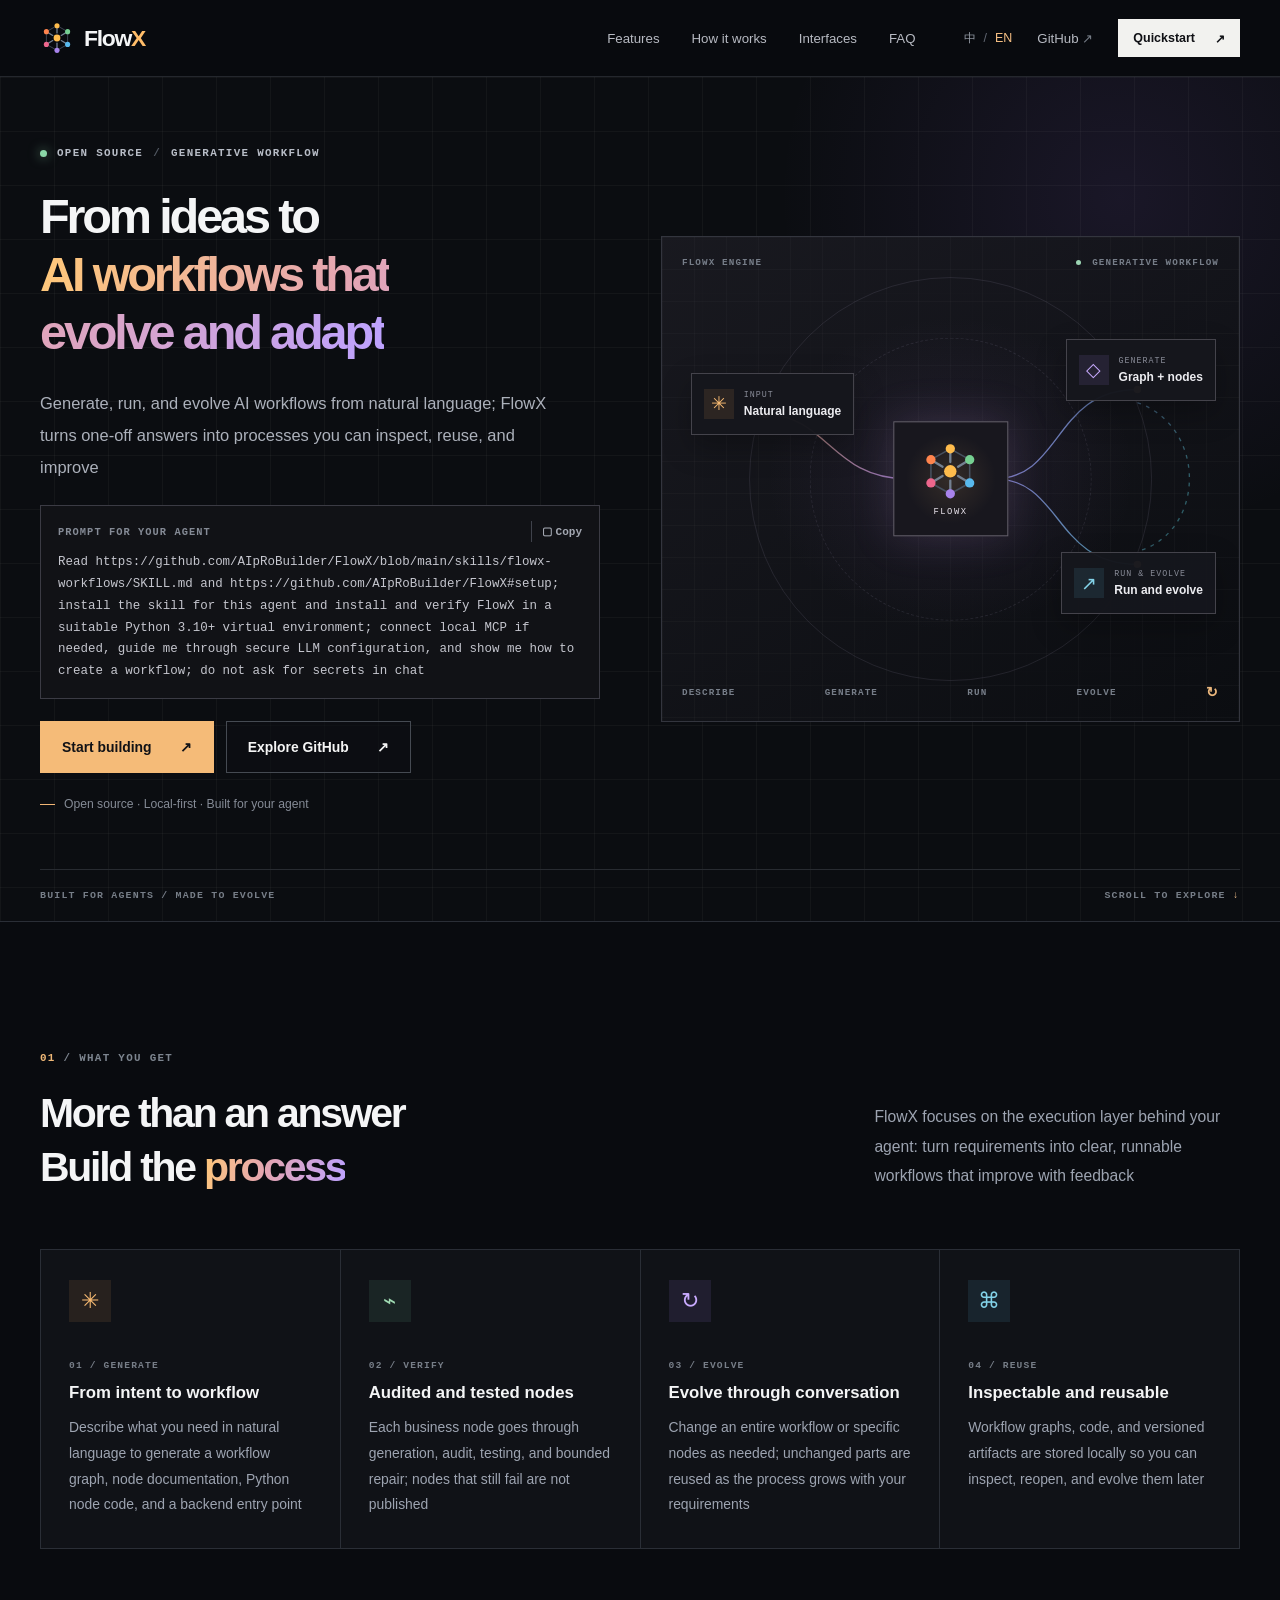
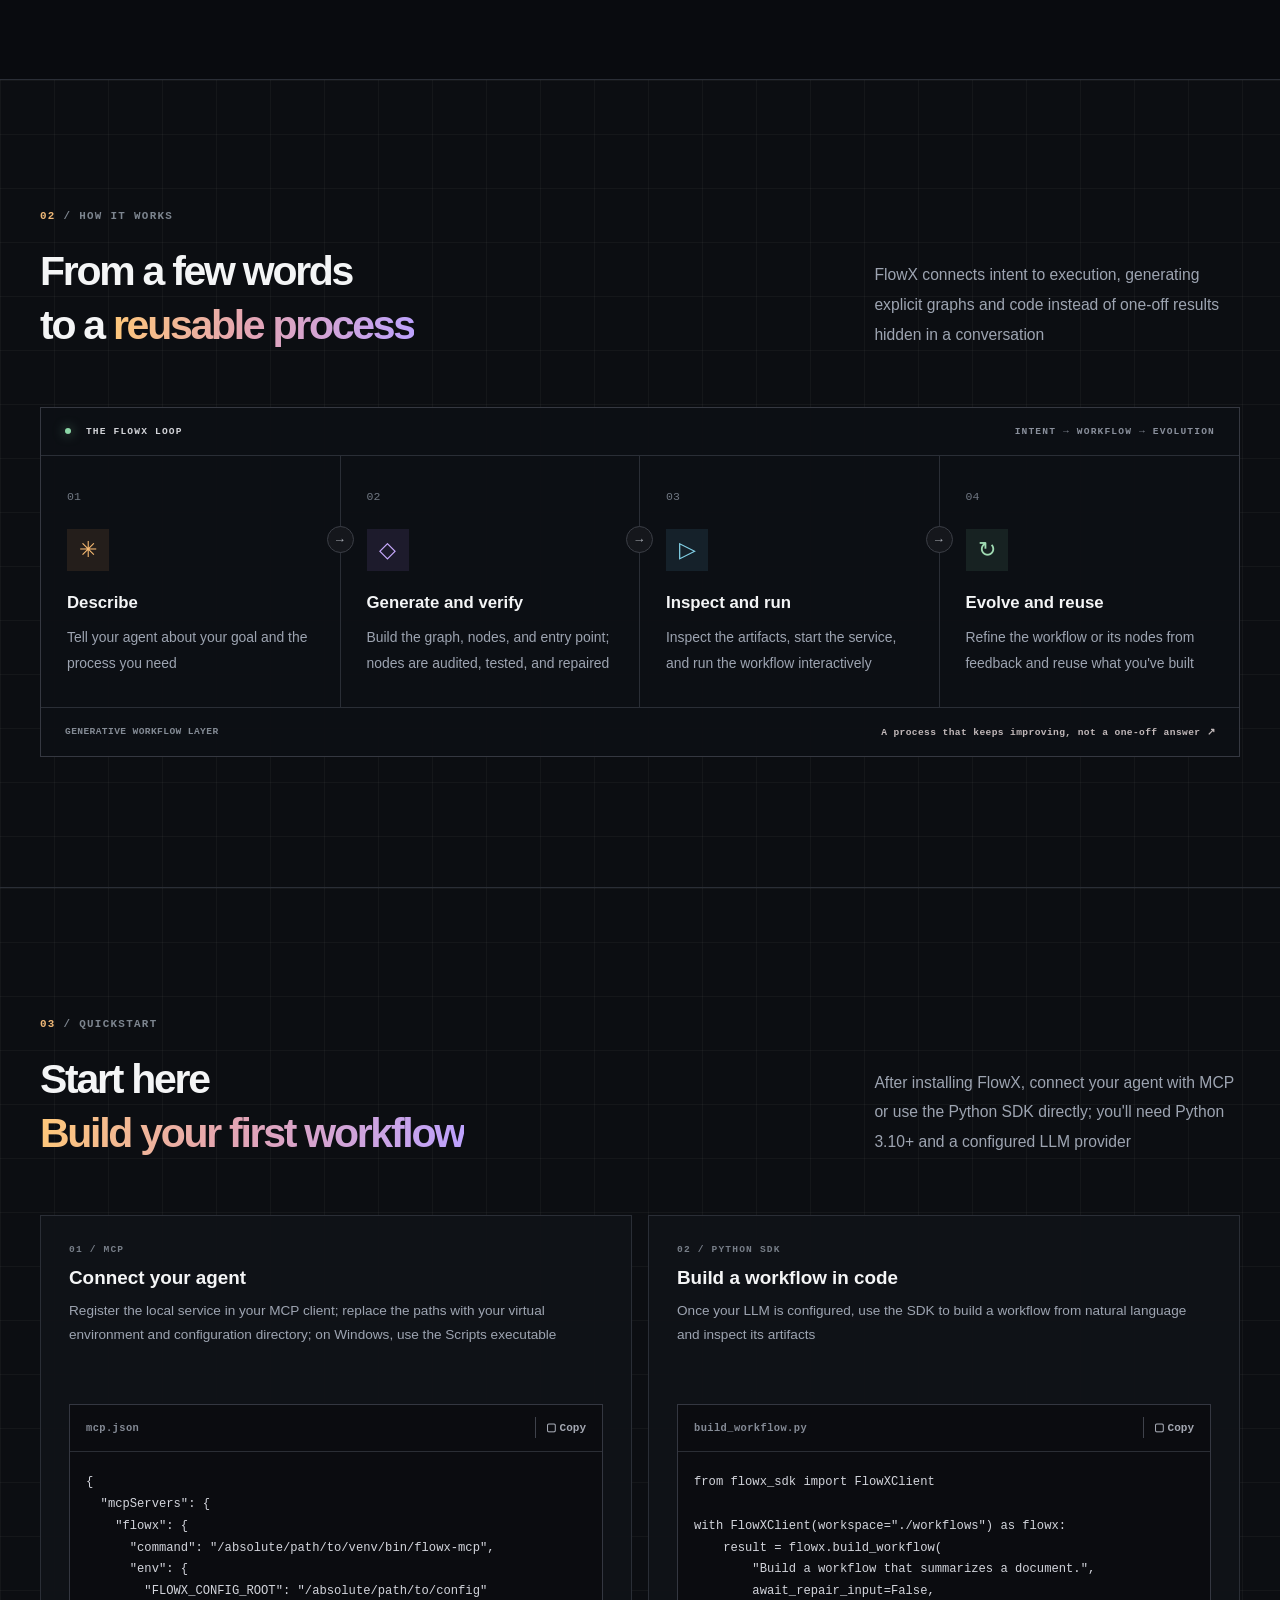
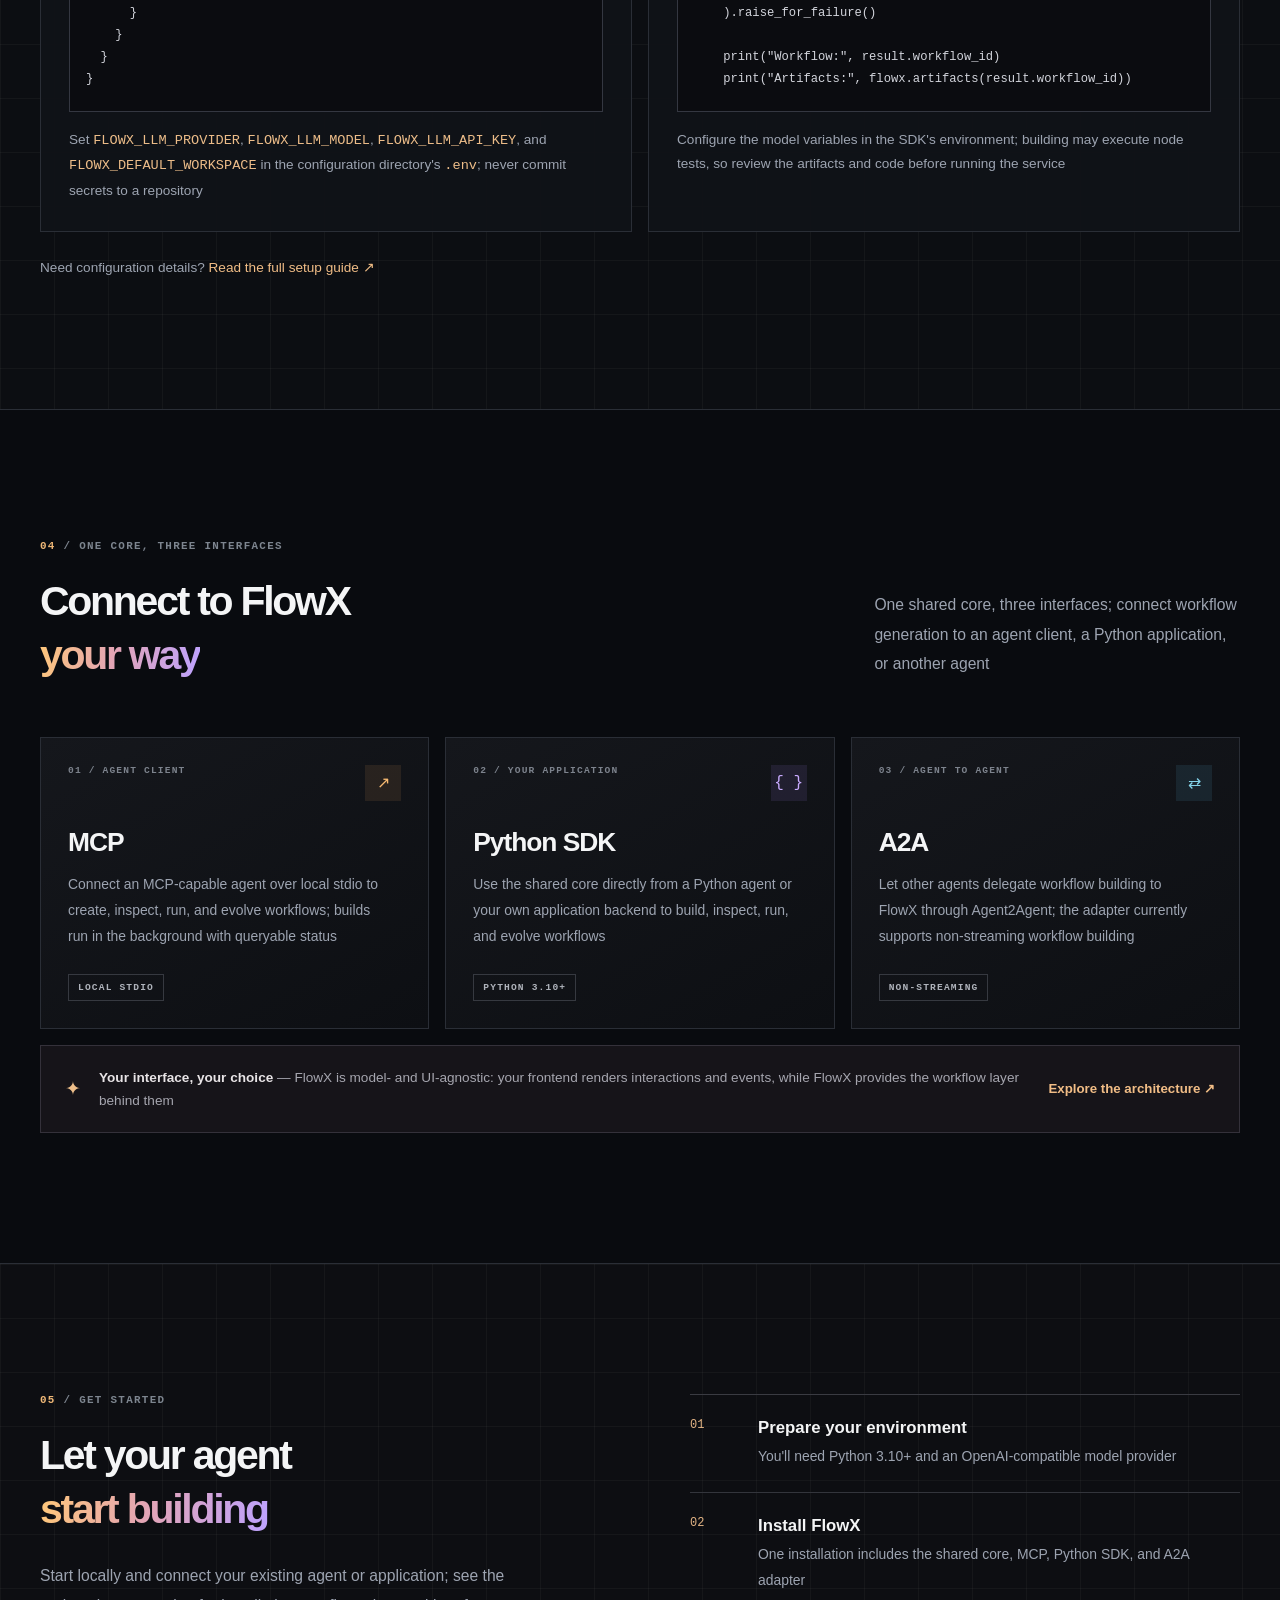
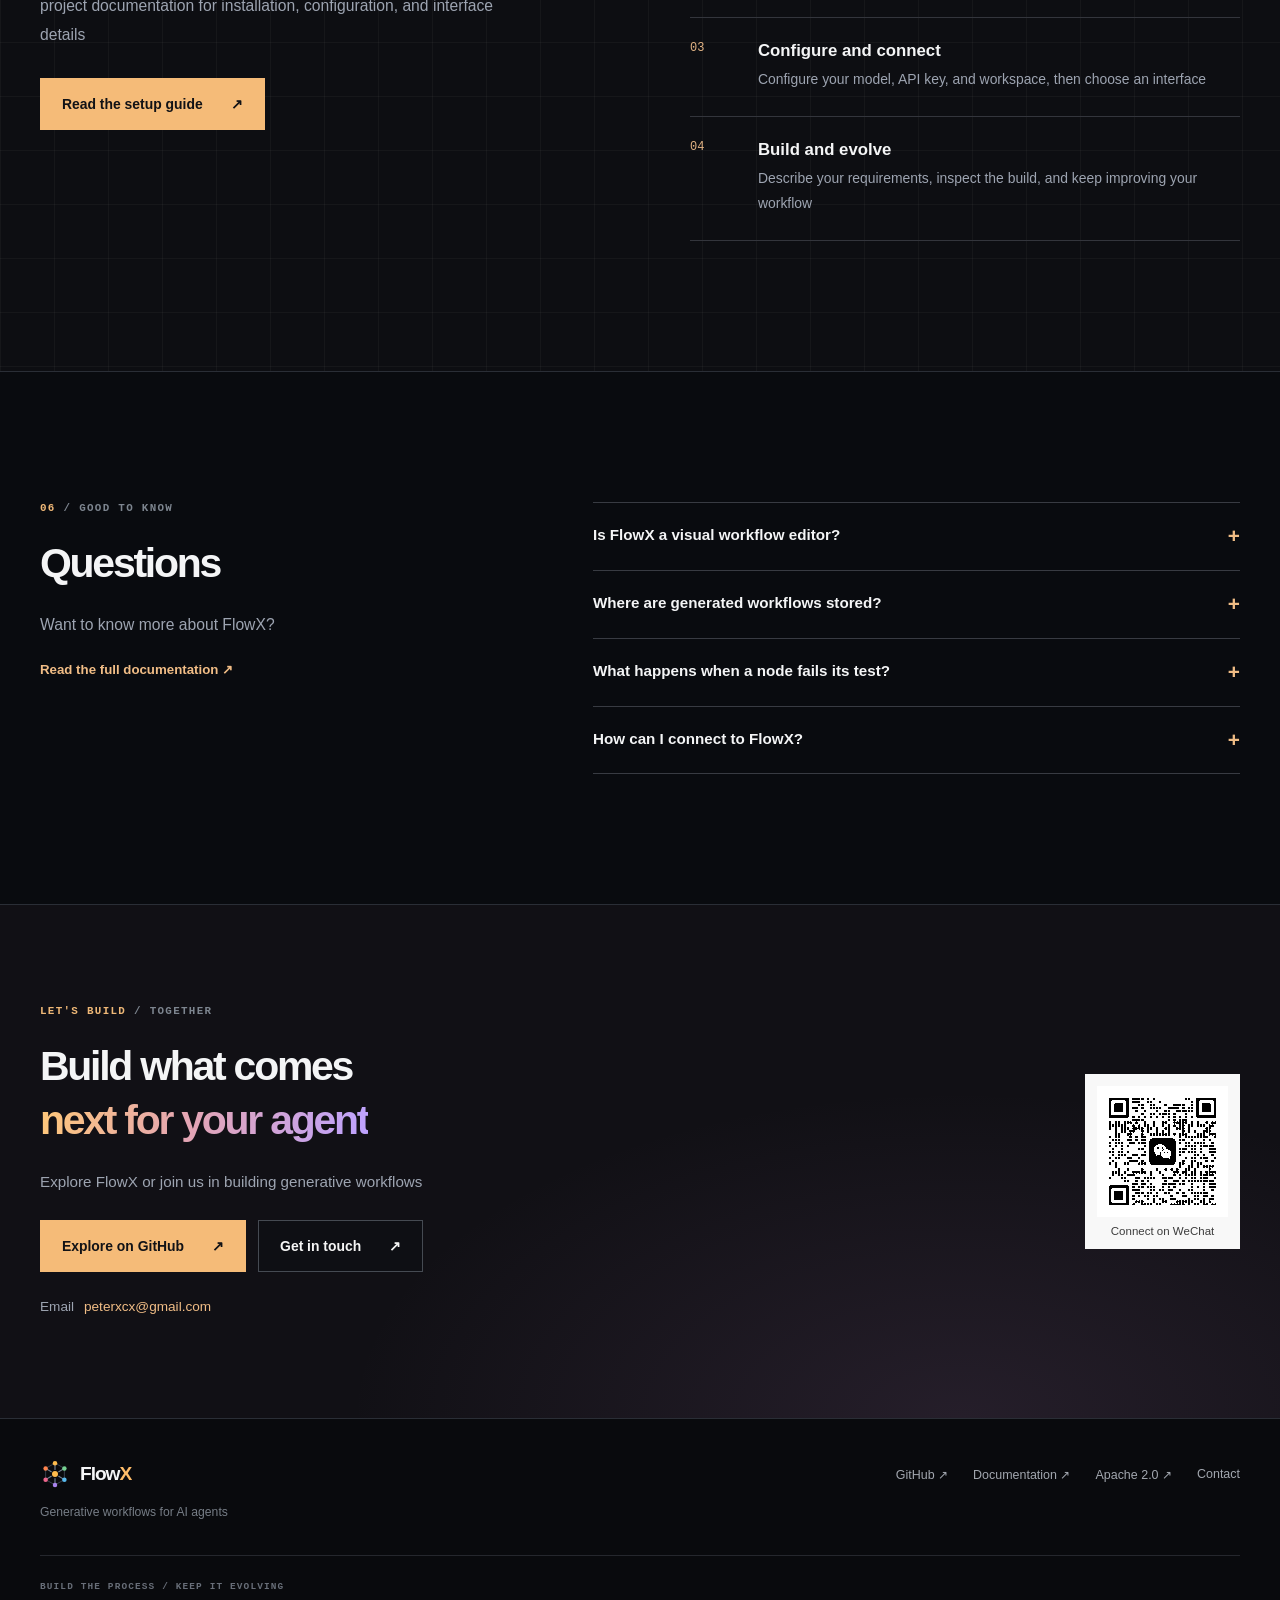
==== commit 63fb4687: "add email address" ====
--- a/index.html
+++ b/index.html
@@ -244,7 +244,7 @@
       </section>
 
       <section class="contact-section">
-        <div class="container contact-inner"><div><p class="eyebrow"><span>LET'S BUILD</span> / TOGETHER</p><h2>Build what comes<br /><span class="text-gradient">next for your agent</span></h2><p>Explore FlowX or join us in building generative workflows</p><div class="contact-actions"><a class="button button-primary" href="https://github.com/AIpRoBuilder/FlowX" target="_blank" rel="noopener noreferrer">Explore on GitHub <span aria-hidden="true">↗</span></a><a class="button button-outline" href="mailto:peterxcx@gmail.com">Get in touch <span aria-hidden="true">↗</span></a></div></div><figure class="contact-qr"><img src="assets/qrcode.svg" alt="FlowX WeChat contact QR code" loading="lazy" /><figcaption>Connect on WeChat</figcaption></figure></div>
+        <div class="container contact-inner"><div><p class="eyebrow"><span>LET'S BUILD</span> / TOGETHER</p><h2>Build what comes<br /><span class="text-gradient">next for your agent</span></h2><p>Explore FlowX or join us in building generative workflows</p><div class="contact-actions"><a class="button button-primary" href="https://github.com/AIpRoBuilder/FlowX" target="_blank" rel="noopener noreferrer">Explore on GitHub <span aria-hidden="true">↗</span></a><a class="button button-outline" href="mailto:peterxcx@gmail.com">Get in touch <span aria-hidden="true">↗</span></a></div><div class="contact-email"><span>Email</span><a href="mailto:peterxcx@gmail.com">peterxcx@gmail.com</a></div></div><figure class="contact-qr"><img src="assets/qrcode.svg" alt="FlowX WeChat contact QR code" loading="lazy" /><figcaption>Connect on WeChat</figcaption></figure></div>
       </section>
     </main>
 
--- a/styles.css
+++ b/styles.css
@@ -186,6 +186,9 @@
 .contact-section { position: relative; overflow: hidden; border-bottom: 1px solid var(--border); background: radial-gradient(ellipse at 75% 100%, rgba(153,110,162,.15), transparent 45%), #111015; }
 .contact-inner { display: flex; align-items: center; justify-content: space-between; gap: 40px; padding-block: 100px; }
 .contact-inner p:not(.eyebrow) { margin: 20px 0 25px; color: var(--muted); font-size: .95rem; line-height: 1.8; }
+.contact-email { display: flex; flex-wrap: wrap; gap: 10px; margin-top: 24px; color: var(--muted); font-size: .85rem; line-height: 1.6; }
+.contact-email a { color: #f1bd86; overflow-wrap: anywhere; }
+.contact-email a:hover { color: #ffdaab; }
 .contact-qr { flex: 0 0 auto; width: 155px; margin: 0; padding: 12px; background: #f8f8f8; color: #3c3c3c; text-align: center; }
 .contact-qr img { width: 100%; aspect-ratio: 1; }
 .contact-qr figcaption { padding-top: 8px; font-size: .72rem; }
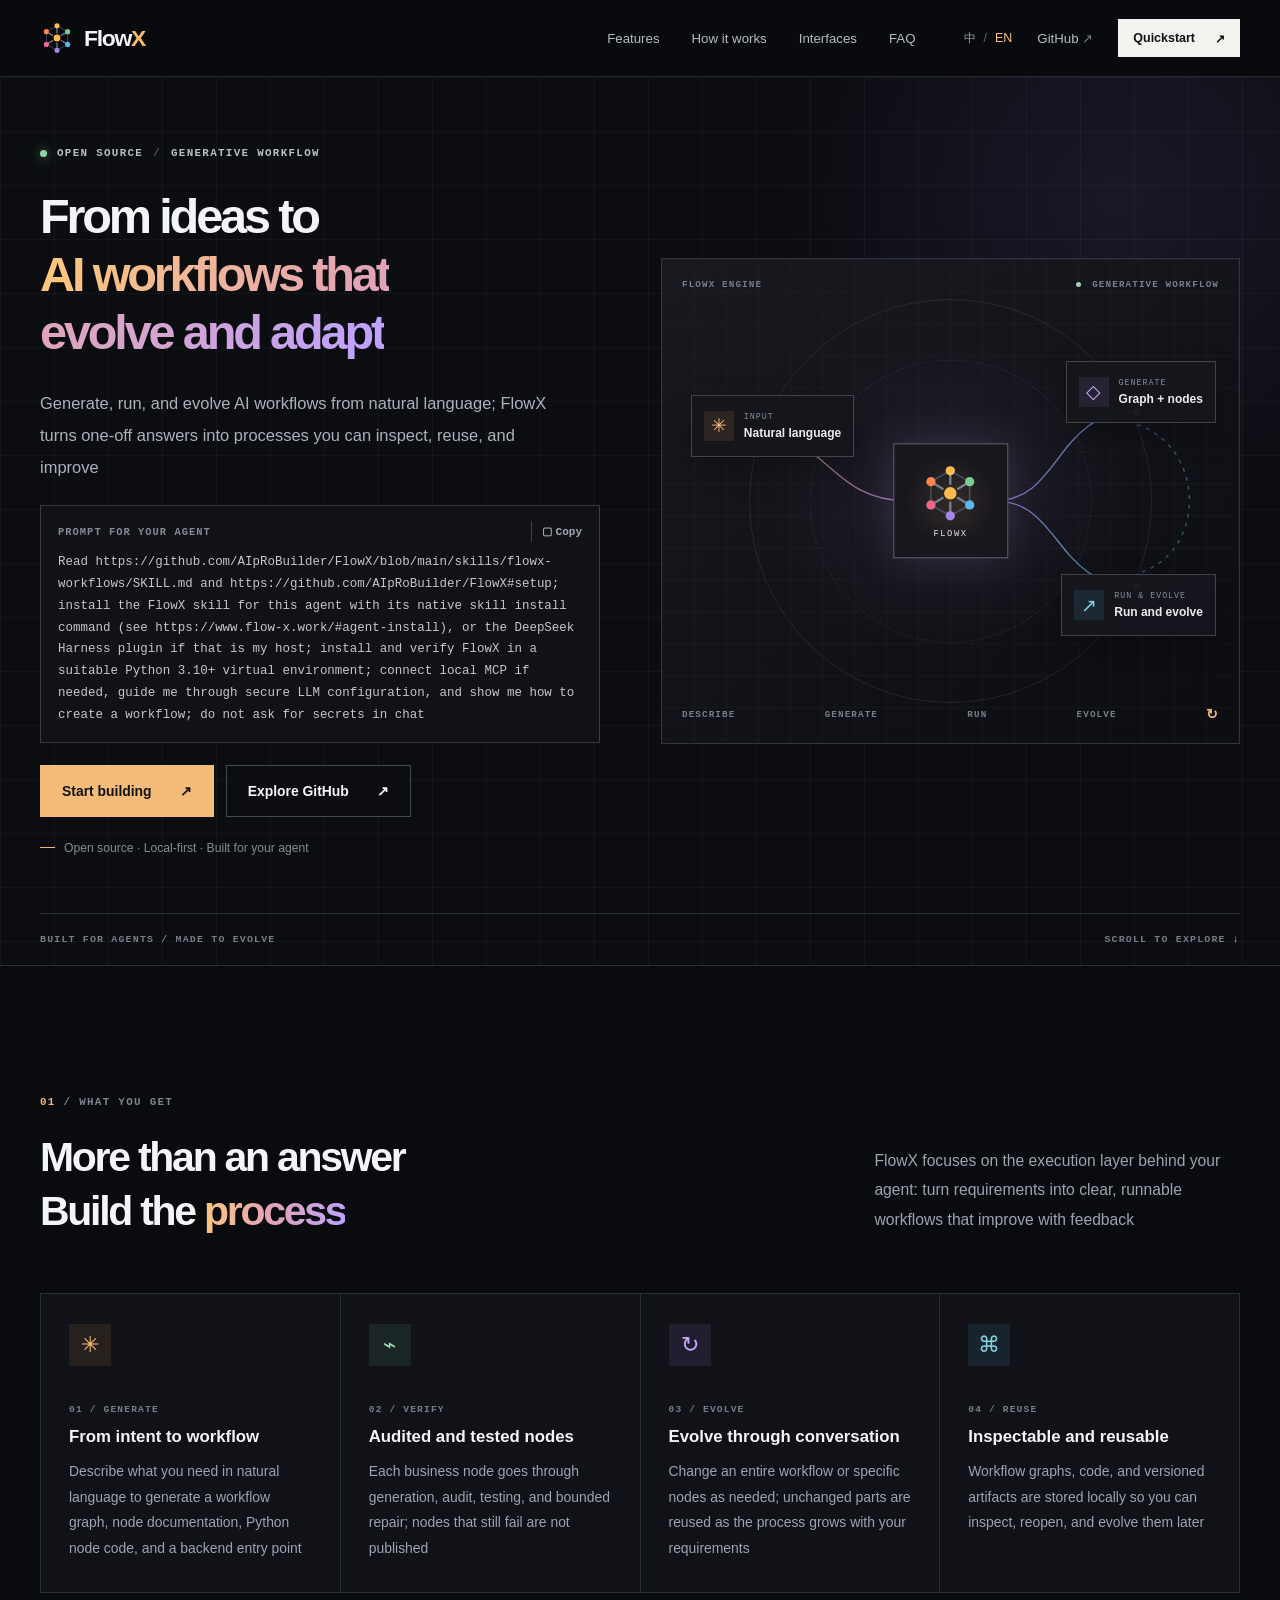
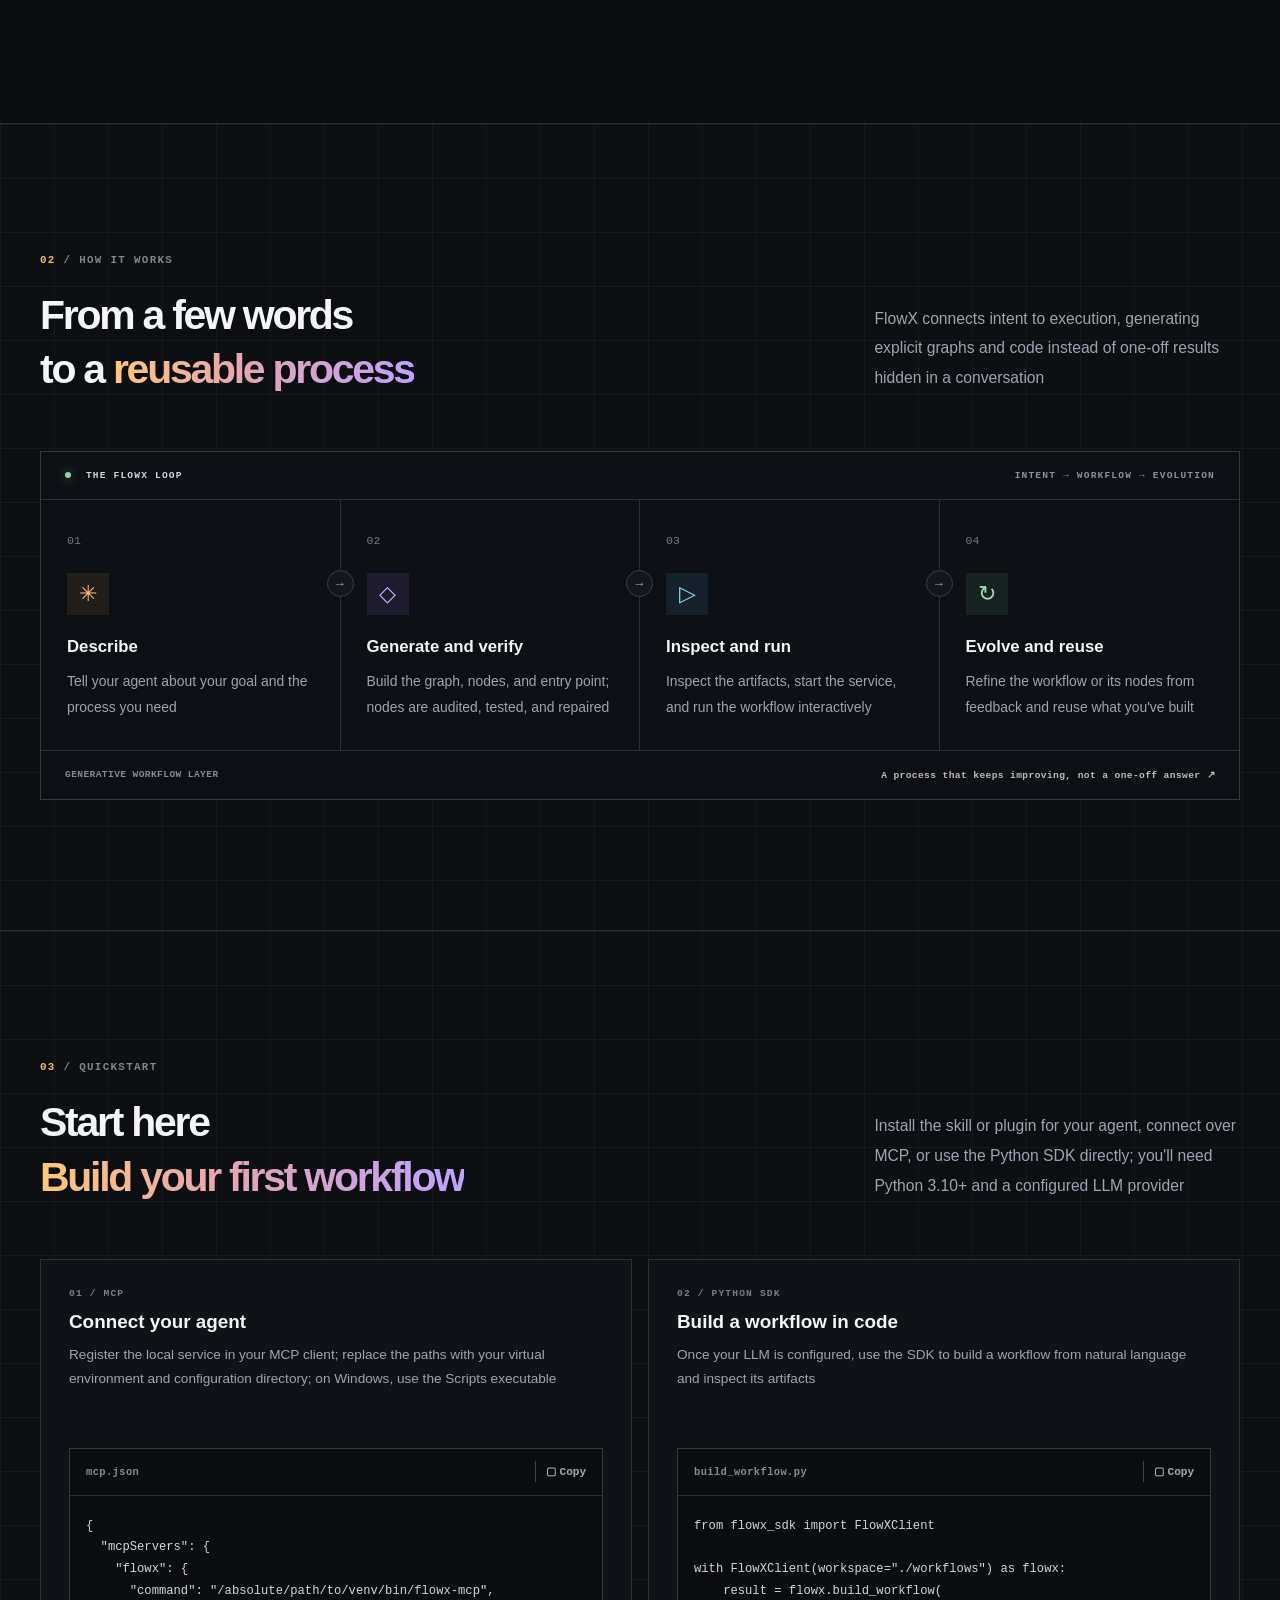
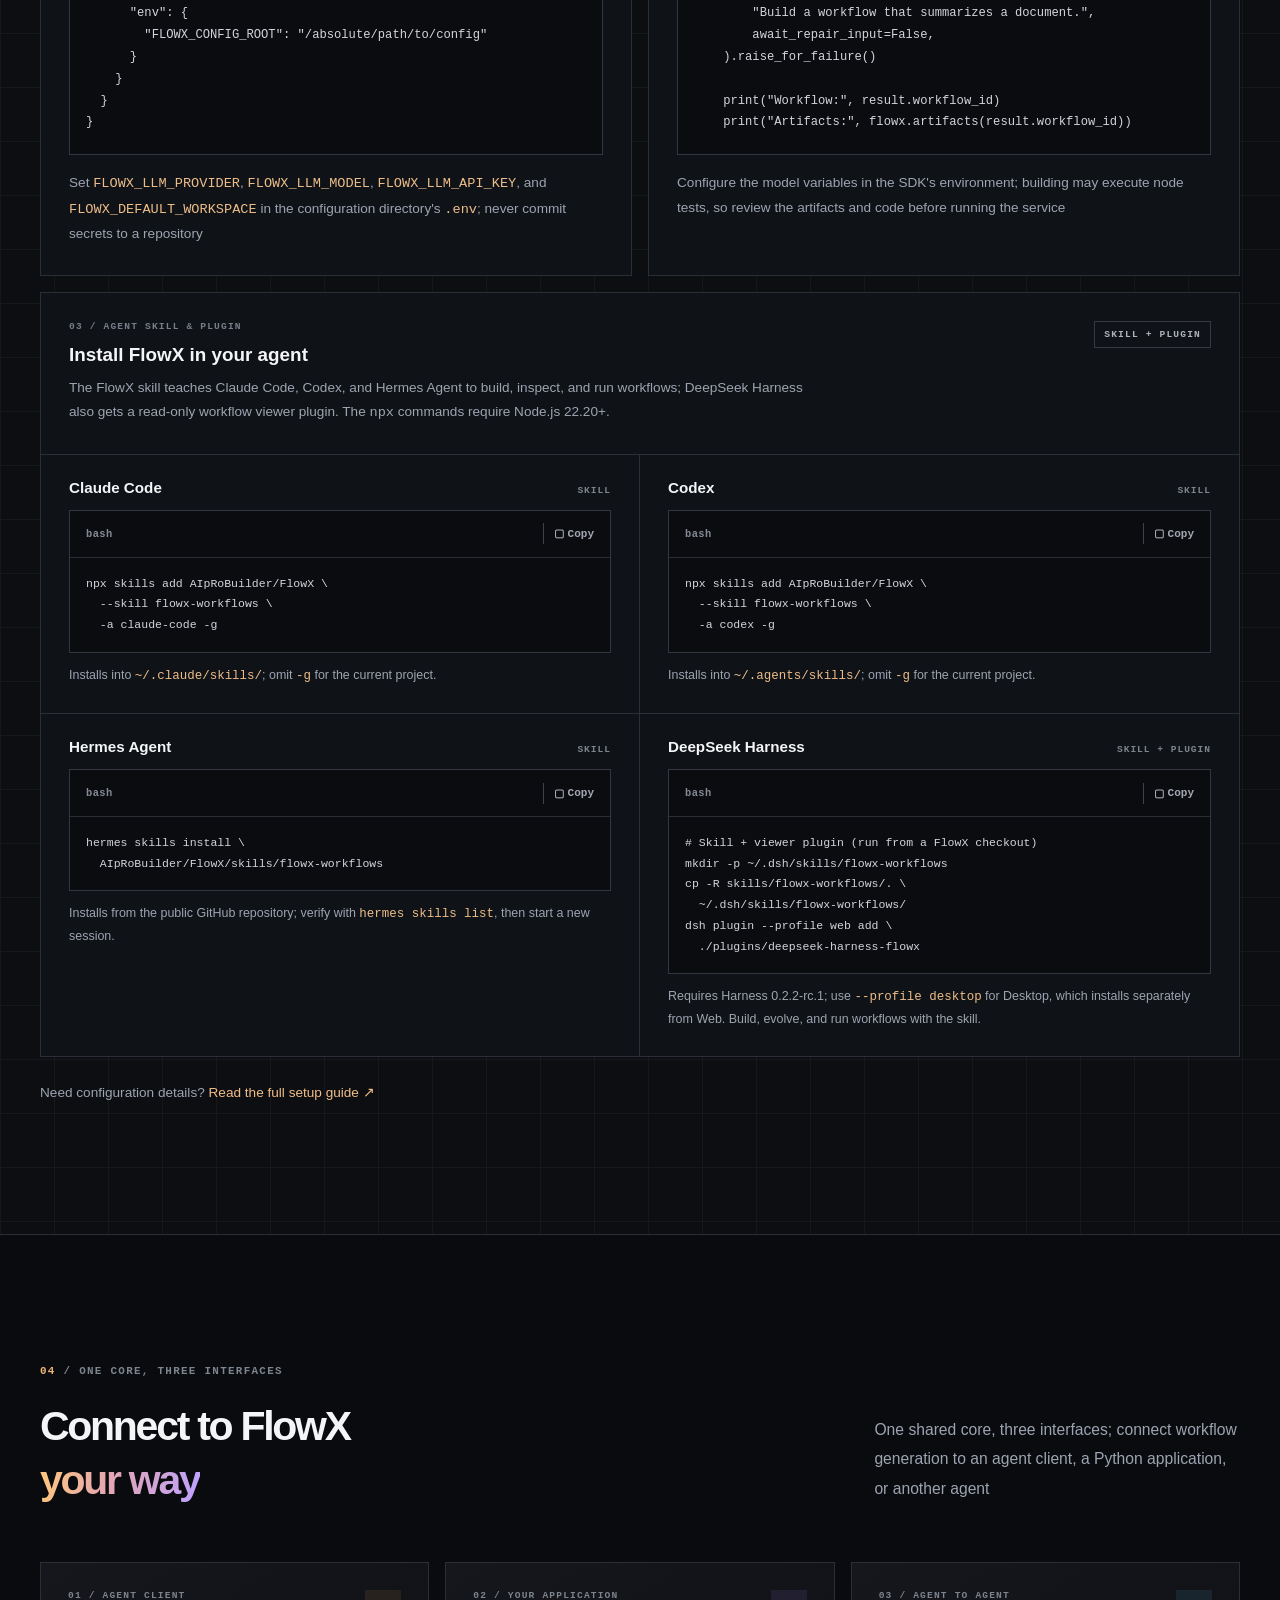
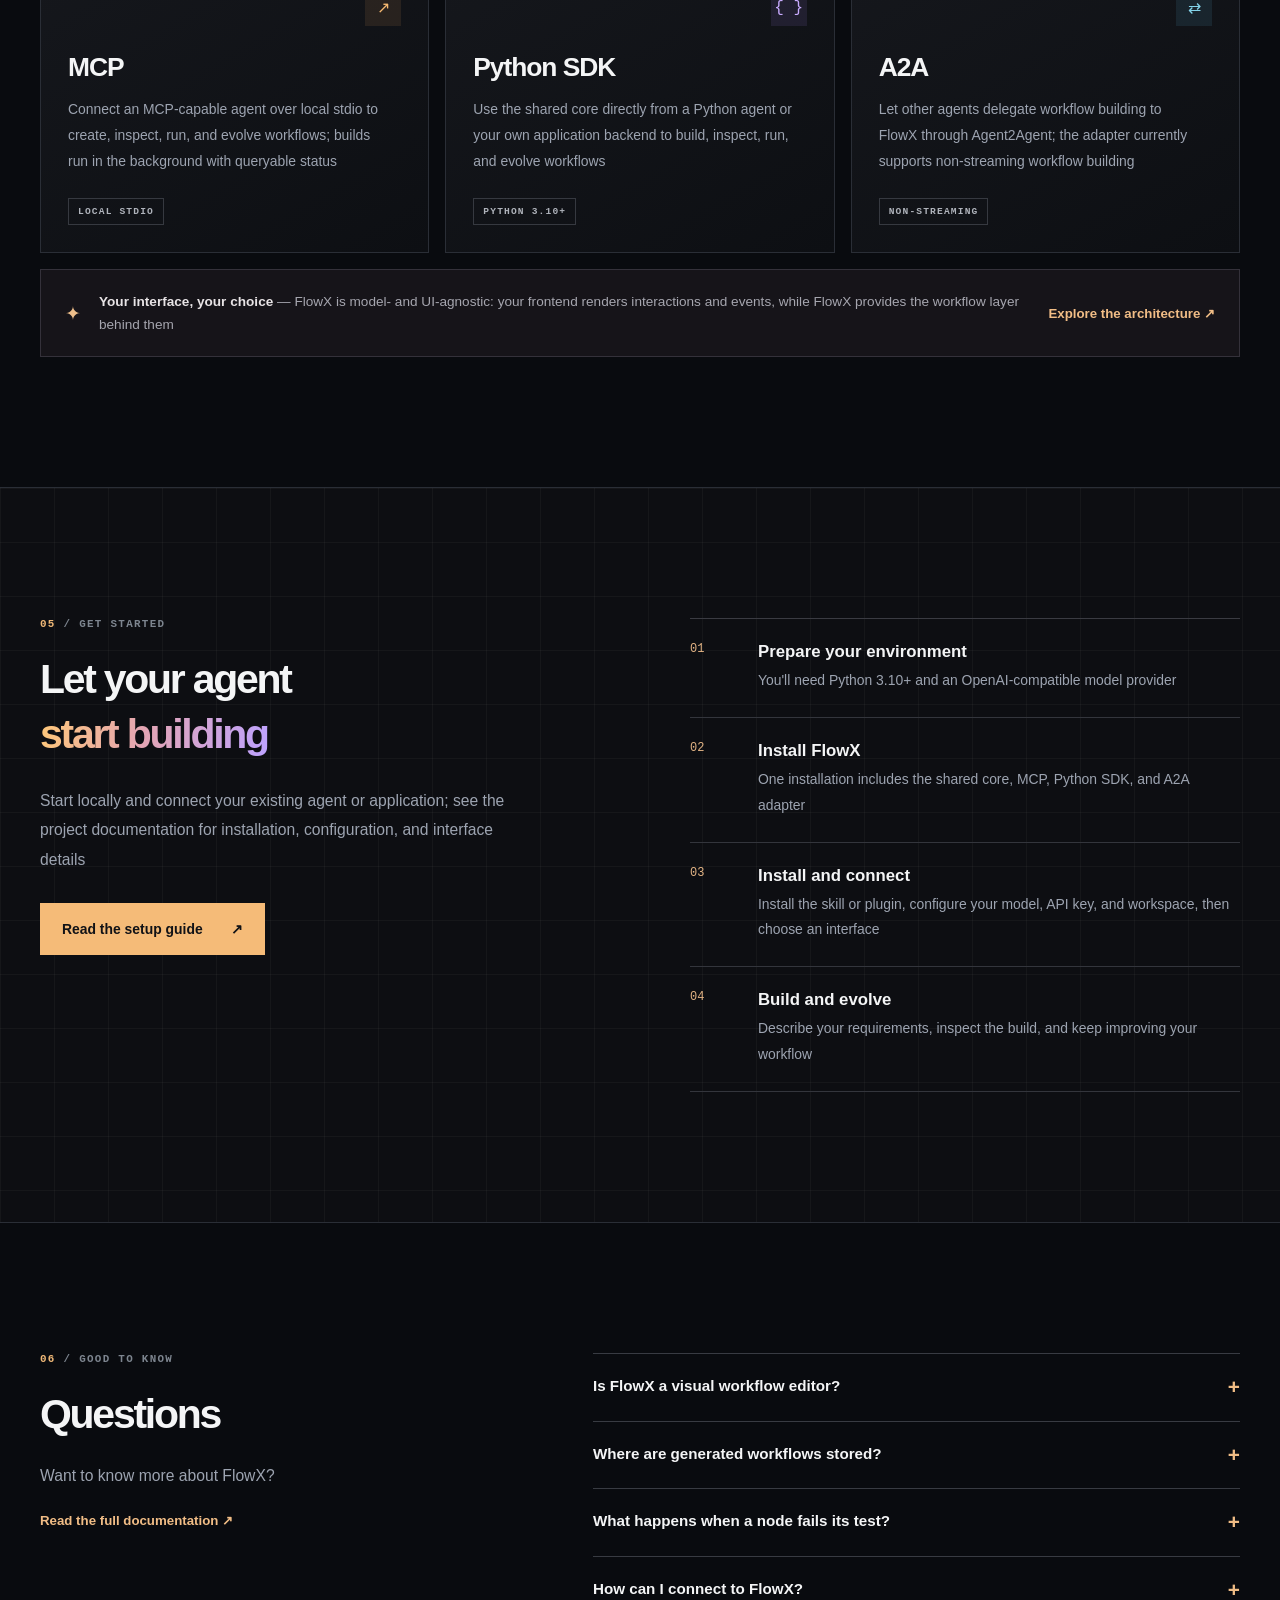
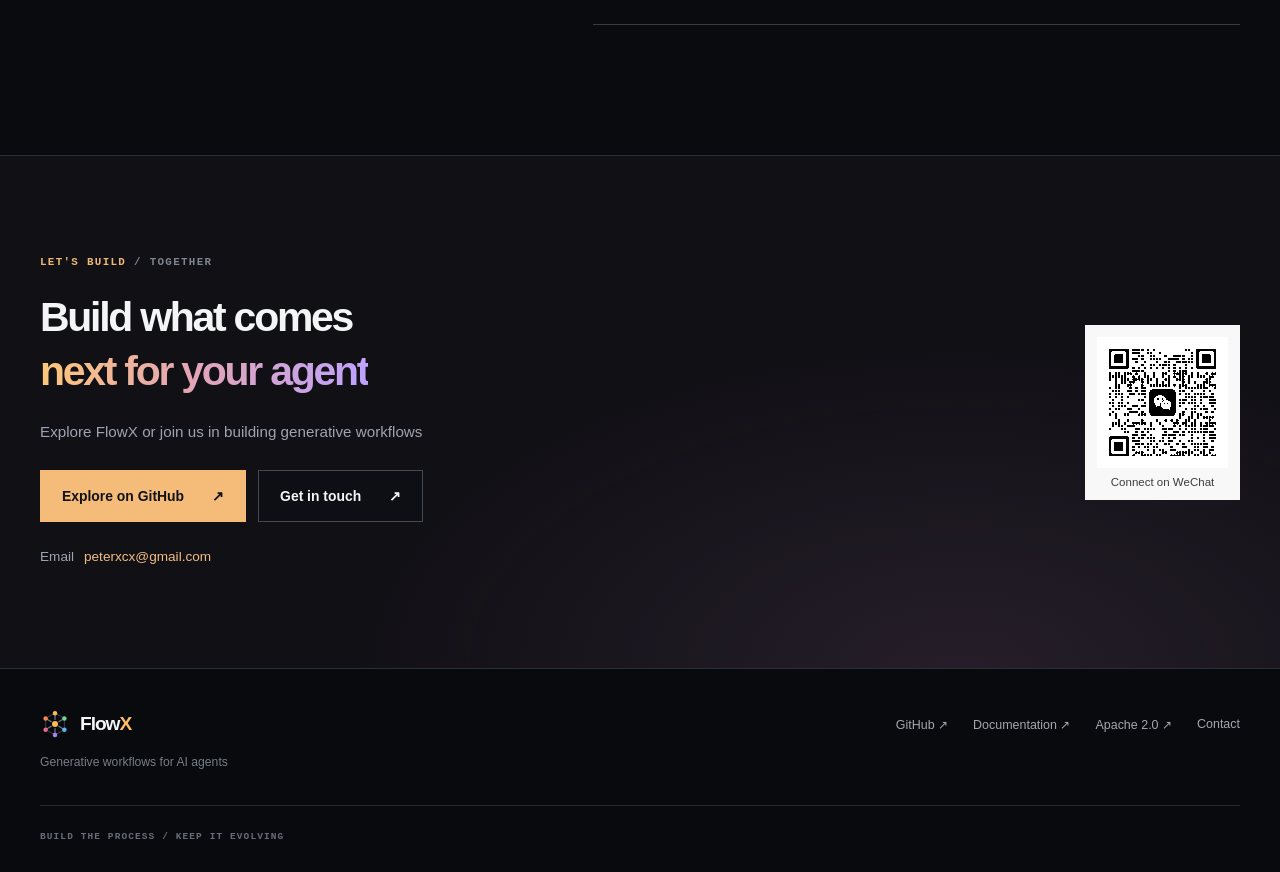
==== commit 63135312: "update installation command for agent(skill&plugin)" ====
--- a/index.html
+++ b/index.html
@@ -4,36 +4,38 @@
     <meta charset="UTF-8" />
     <meta name="viewport" content="width=device-width, initial-scale=1.0" />
     <meta name="theme-color" content="#090b0f" />
+    <meta name="google-site-verification" content="z1j2lOwTCyCSmdxdT_rCZAdQoIIs76KouPiEtdd7D3k" />
+    <meta name="baidu-site-verification" content="codeva-i7WjuOg6xc" />
     <title>FlowX | Generative Workflows for AI Agents</title>
-    <meta name="description" content="FlowX is an open-source generative workflow layer for AI agents; generate, run, and evolve reusable workflows from natural language with MCP, the Python SDK, and A2A" />
-    <link rel="canonical" href="https://aiprobuilder.github.io/flowx_web/" />
-    <link rel="alternate" hreflang="en" href="https://aiprobuilder.github.io/flowx_web/" />
-    <link rel="alternate" hreflang="zh-CN" href="https://aiprobuilder.github.io/flowx_web/index.zh-CN.html" />
-    <link rel="alternate" hreflang="x-default" href="https://aiprobuilder.github.io/flowx_web/" />
+    <meta name="description" content="FlowX is an open-source generative workflow layer for AI agents; generate, run, and evolve reusable workflows from natural language with MCP, the Python SDK, A2A, and agent skills for Claude Code, Codex, Hermes, and DeepSeek Harness" />
+    <link rel="canonical" href="https://www.flow-x.work/" />
+    <link rel="alternate" hreflang="en" href="https://www.flow-x.work/" />
+    <link rel="alternate" hreflang="zh-CN" href="https://www.flow-x.work/index.zh-CN.html" />
+    <link rel="alternate" hreflang="x-default" href="https://www.flow-x.work/" />
     <meta property="og:type" content="website" />
     <meta property="og:site_name" content="FlowX" />
-    <meta property="og:url" content="https://aiprobuilder.github.io/flowx_web/" />
+    <meta property="og:url" content="https://www.flow-x.work/" />
     <meta property="og:locale" content="en_US" />
     <meta property="og:locale:alternate" content="zh_CN" />
     <meta property="og:title" content="FlowX | Generative Workflows for AI Agents" />
-    <meta property="og:description" content="Turn natural language into executable, inspectable, and evolving workflows; let your agent build the process, not just deliver an answer" />
-    <meta property="og:image" content="https://aiprobuilder.github.io/flowx_web/assets/social-card.png" />
+    <meta property="og:description" content="Turn natural language into executable, inspectable, and evolving workflows; install the FlowX skill or plugin for Claude Code, Codex, Hermes, and DeepSeek Harness" />
+    <meta property="og:image" content="https://www.flow-x.work/assets/social-card.png" />
     <meta property="og:image:type" content="image/png" />
     <meta property="og:image:width" content="1200" />
     <meta property="og:image:height" content="630" />
     <meta property="og:image:alt" content="FlowX: build the process and keep it evolving" />
     <meta name="twitter:card" content="summary_large_image" />
     <meta name="twitter:title" content="FlowX | Generative Workflows for AI Agents" />
-    <meta name="twitter:description" content="Turn natural language into executable, inspectable, and evolving workflows; let your agent build the process, not just deliver an answer" />
-    <meta name="twitter:image" content="https://aiprobuilder.github.io/flowx_web/assets/social-card.png" />
+    <meta name="twitter:description" content="Turn natural language into executable, inspectable, and evolving workflows; install the FlowX skill or plugin for Claude Code, Codex, Hermes, and DeepSeek Harness" />
+    <meta name="twitter:image" content="https://www.flow-x.work/assets/social-card.png" />
     <meta name="twitter:image:alt" content="FlowX: build the process and keep it evolving" />
     <script type="application/ld+json">
       {
         "@context": "https://schema.org",
         "@type": "SoftwareSourceCode",
         "name": "FlowX",
-        "description": "An open-source generative workflow layer for AI agents, with MCP, Python SDK, and A2A interfaces",
-        "url": "https://aiprobuilder.github.io/flowx_web/",
+        "description": "An open-source generative workflow layer for AI agents, with MCP, Python SDK, A2A, agent skills, and a DeepSeek Harness plugin",
+        "url": "https://www.flow-x.work/",
         "codeRepository": "https://github.com/AIpRoBuilder/FlowX",
         "programmingLanguage": "Python",
         "license": "https://github.com/AIpRoBuilder/FlowX/blob/main/LICENSE",
@@ -94,7 +96,7 @@
             <p class="hero-description">Generate, run, and evolve AI workflows from natural language; FlowX turns one-off answers into processes you can inspect, reuse, and improve</p>
             <div class="agent-prompt">
               <div class="prompt-header"><span>PROMPT FOR YOUR AGENT</span><button type="button" class="copy-button" data-copy-target="agent-prompt" data-copied="Copied" data-failed="Copy manually" aria-label="Copy the agent installation prompt"><span aria-hidden="true">▢</span> <span class="copy-label">Copy</span></button></div>
-              <p id="agent-prompt">Read https://github.com/AIpRoBuilder/FlowX/blob/main/skills/flowx-workflows/SKILL.md and https://github.com/AIpRoBuilder/FlowX#setup; install the skill for this agent and install and verify FlowX in a suitable Python 3.10+ virtual environment; connect local MCP if needed, guide me through secure LLM configuration, and show me how to create a workflow; do not ask for secrets in chat</p>
+              <p id="agent-prompt">Read https://github.com/AIpRoBuilder/FlowX/blob/main/skills/flowx-workflows/SKILL.md and https://github.com/AIpRoBuilder/FlowX#setup; install the FlowX skill for this agent with its native skill install command (see https://www.flow-x.work/#agent-install), or the DeepSeek Harness plugin if that is my host; install and verify FlowX in a suitable Python 3.10+ virtual environment; connect local MCP if needed, guide me through secure LLM configuration, and show me how to create a workflow; do not ask for secrets in chat</p>
               <span class="copy-result" role="status" aria-live="polite"></span>
             </div>
             <div class="hero-actions">
@@ -168,7 +170,7 @@
         <div class="container">
           <div class="section-intro split-intro">
             <div><p class="eyebrow"><span>03</span> / QUICKSTART</p><h2>Start here<br /><span class="text-gradient">Build your first workflow</span></h2></div>
-            <p class="section-lead">After installing FlowX, connect your agent with MCP or use the Python SDK directly; you'll need Python 3.10+ and a configured LLM provider</p>
+            <p class="section-lead">Install the skill or plugin for your agent, connect over MCP, or use the Python SDK directly; you'll need Python 3.10+ and a configured LLM provider</p>
           </div>
           <div class="quickstart-grid">
             <article class="code-card">
@@ -200,6 +202,44 @@
               <p class="code-caption">Configure the model variables in the SDK's environment; building may execute node tests, so review the artifacts and code before running the service</p>
             </article>
           </div>
+          <div class="agent-install" id="agent-install">
+            <div class="agent-install-header">
+              <div><span class="card-index">03 / AGENT SKILL &amp; PLUGIN</span><h3>Install FlowX in your agent</h3><p>The FlowX skill teaches Claude Code, Codex, and Hermes Agent to build, inspect, and run workflows; DeepSeek Harness also gets a read-only workflow viewer plugin. The <code>npx</code> commands require Node.js 22.20+.</p></div>
+              <span class="interface-tag">SKILL + PLUGIN</span>
+            </div>
+            <div class="agent-grid">
+              <article class="agent-card">
+                <div class="agent-card-header"><span class="agent-name">Claude Code</span><span class="agent-meta">SKILL</span></div>
+                <div class="code-window"><div class="code-header"><span>bash</span><button type="button" class="copy-button" data-copy-target="claude-install" data-copied="Copied" data-failed="Copy manually" aria-label="Copy Claude Code install command"><span aria-hidden="true">▢</span> <span class="copy-label">Copy</span></button></div><pre><code id="claude-install">npx skills add AIpRoBuilder/FlowX \
+  --skill flowx-workflows \
+  -a claude-code -g</code></pre><span class="copy-result" role="status" aria-live="polite"></span></div>
+                <p class="agent-caption">Installs into <code>~/.claude/skills/</code>; omit <code>-g</code> for the current project.</p>
+              </article>
+              <article class="agent-card">
+                <div class="agent-card-header"><span class="agent-name">Codex</span><span class="agent-meta">SKILL</span></div>
+                <div class="code-window"><div class="code-header"><span>bash</span><button type="button" class="copy-button" data-copy-target="codex-install" data-copied="Copied" data-failed="Copy manually" aria-label="Copy Codex install command"><span aria-hidden="true">▢</span> <span class="copy-label">Copy</span></button></div><pre><code id="codex-install">npx skills add AIpRoBuilder/FlowX \
+  --skill flowx-workflows \
+  -a codex -g</code></pre><span class="copy-result" role="status" aria-live="polite"></span></div>
+                <p class="agent-caption">Installs into <code>~/.agents/skills/</code>; omit <code>-g</code> for the current project.</p>
+              </article>
+              <article class="agent-card">
+                <div class="agent-card-header"><span class="agent-name">Hermes Agent</span><span class="agent-meta">SKILL</span></div>
+                <div class="code-window"><div class="code-header"><span>bash</span><button type="button" class="copy-button" data-copy-target="hermes-install" data-copied="Copied" data-failed="Copy manually" aria-label="Copy Hermes Agent install command"><span aria-hidden="true">▢</span> <span class="copy-label">Copy</span></button></div><pre><code id="hermes-install">hermes skills install \
+  AIpRoBuilder/FlowX/skills/flowx-workflows</code></pre><span class="copy-result" role="status" aria-live="polite"></span></div>
+                <p class="agent-caption">Installs from the public GitHub repository; verify with <code>hermes skills list</code>, then start a new session.</p>
+              </article>
+              <article class="agent-card">
+                <div class="agent-card-header"><span class="agent-name">DeepSeek Harness</span><span class="agent-meta">SKILL + PLUGIN</span></div>
+                <div class="code-window"><div class="code-header"><span>bash</span><button type="button" class="copy-button" data-copy-target="dsh-install" data-copied="Copied" data-failed="Copy manually" aria-label="Copy DeepSeek Harness install commands"><span aria-hidden="true">▢</span> <span class="copy-label">Copy</span></button></div><pre><code id="dsh-install"># Skill + viewer plugin (run from a FlowX checkout)
+mkdir -p ~/.dsh/skills/flowx-workflows
+cp -R skills/flowx-workflows/. \
+  ~/.dsh/skills/flowx-workflows/
+dsh plugin --profile web add \
+  ./plugins/deepseek-harness-flowx</code></pre><span class="copy-result" role="status" aria-live="polite"></span></div>
+                <p class="agent-caption">Requires Harness 0.2.2-rc.1; use <code>--profile desktop</code> for Desktop, which installs separately from Web. Build, evolve, and run workflows with the skill.</p>
+              </article>
+            </div>
+          </div>
           <p class="quickstart-footer">Need configuration details? <a href="https://github.com/AIpRoBuilder/FlowX#setup" target="_blank" rel="noopener noreferrer">Read the full setup guide ↗</a></p>
         </div>
       </section>
@@ -225,7 +265,7 @@
           <div class="start-list">
             <div class="start-item"><span>01</span><div><h3>Prepare your environment</h3><p>You'll need Python 3.10+ and an OpenAI-compatible model provider</p></div></div>
             <div class="start-item"><span>02</span><div><h3>Install FlowX</h3><p>One installation includes the shared core, MCP, Python SDK, and A2A adapter</p></div></div>
-            <div class="start-item"><span>03</span><div><h3>Configure and connect</h3><p>Configure your model, API key, and workspace, then choose an interface</p></div></div>
+            <div class="start-item"><span>03</span><div><h3>Install and connect</h3><p>Install the skill or plugin, configure your model, API key, and workspace, then choose an interface</p></div></div>
             <div class="start-item"><span>04</span><div><h3>Build and evolve</h3><p>Describe your requirements, inspect the build, and keep improving your workflow</p></div></div>
           </div>
         </div>
@@ -238,7 +278,7 @@
             <details><summary>Is FlowX a visual workflow editor?<span aria-hidden="true">+</span></summary><p>No; FlowX is a generative workflow layer and does not include a user interface; your agent or application handles interaction and presentation, while FlowX generates, runs, and evolves the process behind it</p></details>
             <details><summary>Where are generated workflows stored?<span aria-hidden="true">+</span></summary><p>Workflow artifacts are stored in your configured local workspace, including the workflow graph, node code, and backend entry point; you can inspect and evolve them later</p></details>
             <details><summary>What happens when a node fails its test?<span aria-hidden="true">+</span></summary><p>Node building includes audit, testing, and bounded repair; you can provide repair guidance when needed, and nodes that still fail are not published</p></details>
-            <details><summary>How can I connect to FlowX?<span aria-hidden="true">+</span></summary><p>FlowX supports local stdio MCP, a Python SDK, and an A2A adapter; the A2A adapter currently supports non-streaming workflow building</p></details>
+            <details><summary>How can I connect to FlowX?<span aria-hidden="true">+</span></summary><p>FlowX supports local stdio MCP, a Python SDK, an A2A adapter, and an agent skill for Claude Code, Codex, and Hermes Agent; DeepSeek Harness also has a read-only viewer plugin. The A2A adapter currently supports non-streaming workflow building.</p></details>
           </div>
         </div>
       </section>
--- a/styles.css
+++ b/styles.css
@@ -162,6 +162,22 @@
 .code-window pre { max-width: 100%; margin: 0; padding: 20px 16px; overflow-x: auto; color: #d3d5dc; font: .76rem/1.8 "SFMono-Regular", Consolas, monospace; tab-size: 2; }
 .code-caption { margin: 16px 0 0; }
 .code-caption code { color: #edbd89; font-family: "SFMono-Regular", Consolas, monospace; }
+.agent-install { margin-top: 16px; border: 1px solid var(--border); background: rgba(16, 18, 23, .96); }
+.agent-install-header { display: flex; align-items: flex-start; justify-content: space-between; gap: 30px; padding: 28px; border-bottom: 1px solid var(--border); }
+.agent-install-header > div { max-width: 760px; }
+.agent-install-header h3 { margin-bottom: 10px; font-size: 1.18rem; }
+.agent-install-header p { margin: 0; color: var(--muted); font-size: .85rem; line-height: 1.8; }
+.agent-install-header .interface-tag { margin-top: 0; }
+.agent-grid { display: grid; grid-template-columns: repeat(2, minmax(0, 1fr)); }
+.agent-card { min-width: 0; padding: 24px 28px 26px; border-right: 1px solid var(--border); border-bottom: 1px solid var(--border); }
+.agent-card:nth-child(2n) { border-right: 0; }
+.agent-card:nth-last-child(-n + 2) { border-bottom: 0; }
+.agent-card-header { display: flex; align-items: baseline; justify-content: space-between; gap: 14px; margin-bottom: 14px; }
+.agent-name { font-size: .95rem; font-weight: 650; }
+.agent-meta { color: #7d838d; font: 600 .6rem "SFMono-Regular", Consolas, monospace; letter-spacing: .1em; text-align: right; }
+.agent-card .code-window pre { padding: 16px; font-size: .72rem; }
+.agent-caption { margin: 12px 0 0; color: var(--muted); font-size: .78rem; line-height: 1.7; }
+.agent-caption code { color: #edbd89; font-family: "SFMono-Regular", Consolas, monospace; }
 .quickstart-footer { margin: 24px 0 0; color: var(--muted); font-size: .85rem; line-height: 1.7; }
 .quickstart-footer a { color: #f1bd86; }
 .quickstart-footer a:hover { color: #ffdaab; }
@@ -240,6 +256,11 @@
   .quickstart-grid { grid-template-columns: 1fr; }
   .code-card-intro { min-height: 0; }
   .code-card-intro p { margin-bottom: 24px; }
+  .agent-install-header { flex-direction: column; gap: 16px; padding: 24px; }
+  .agent-grid { grid-template-columns: 1fr; }
+  .agent-card { border-right: 0; }
+  .agent-card:nth-last-child(-n + 2) { border-bottom: 1px solid var(--border); }
+  .agent-card:last-child { border-bottom: 0; }
   .start-list { margin-top: 20px; }
   .faq-list { margin-top: 15px; }
   .contact-inner { padding-block: 75px; }
@@ -262,6 +283,8 @@
   .feature-grid { grid-template-columns: 1fr; }
   .feature-card { min-height: 0; padding: 25px; }
   .code-card { padding: 20px; }
+  .agent-install-header { padding: 20px; }
+  .agent-card { padding: 20px; }
   .feature-icon { margin-bottom: 25px; }
   .process-step { padding: 25px 18px; }
   .process-step p { font-size: .8rem; }
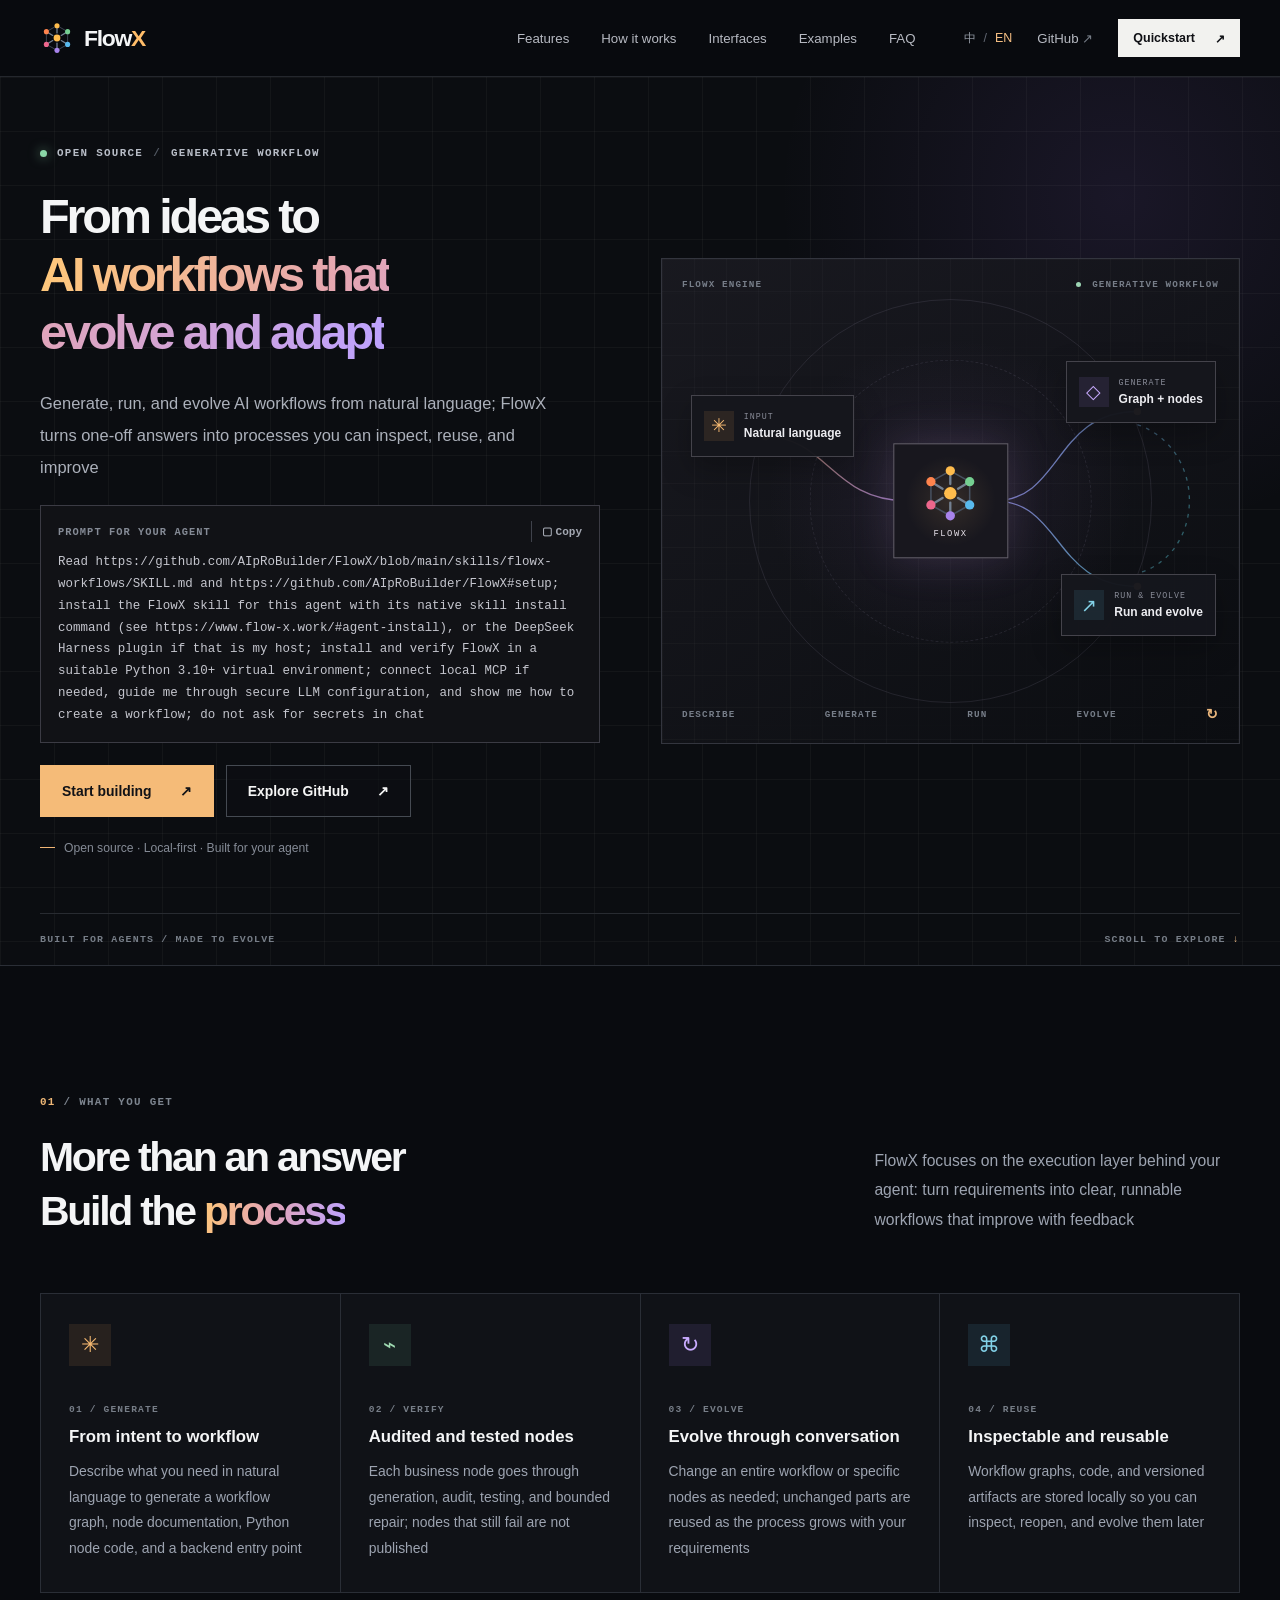
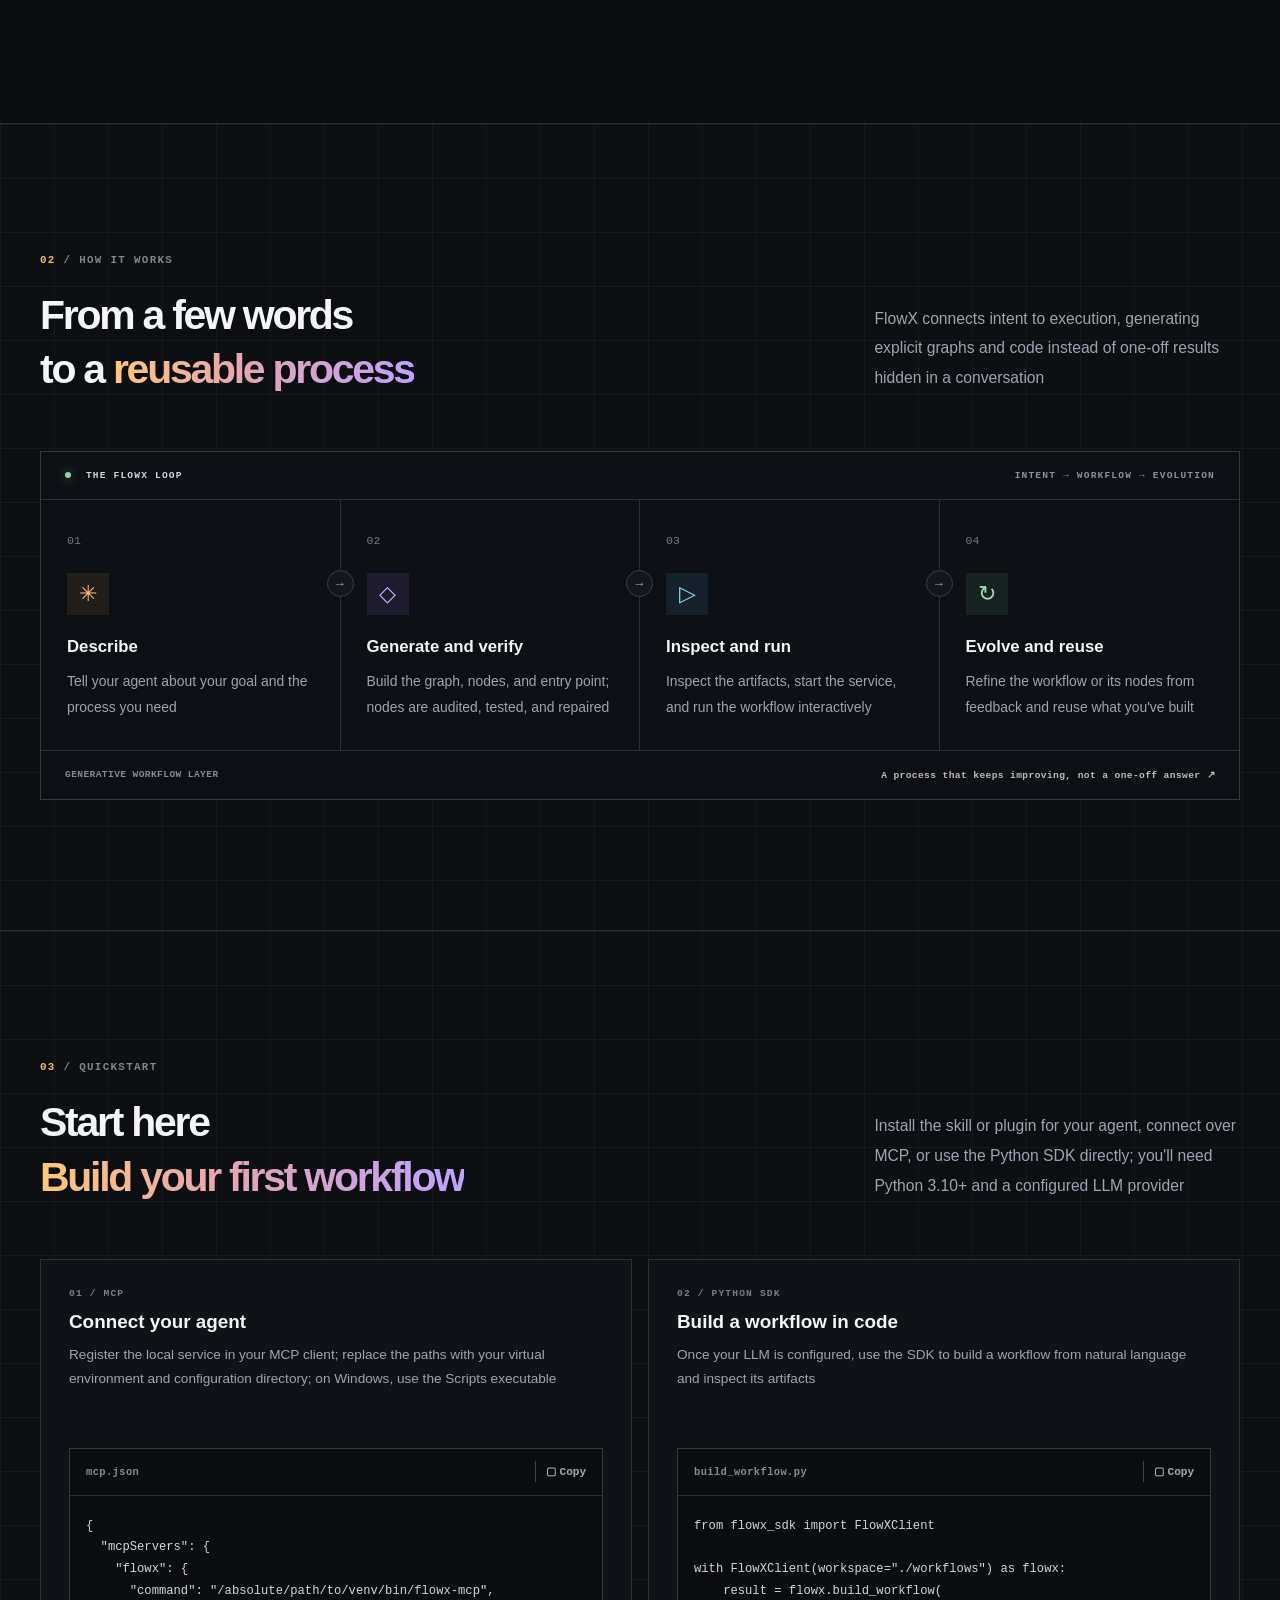
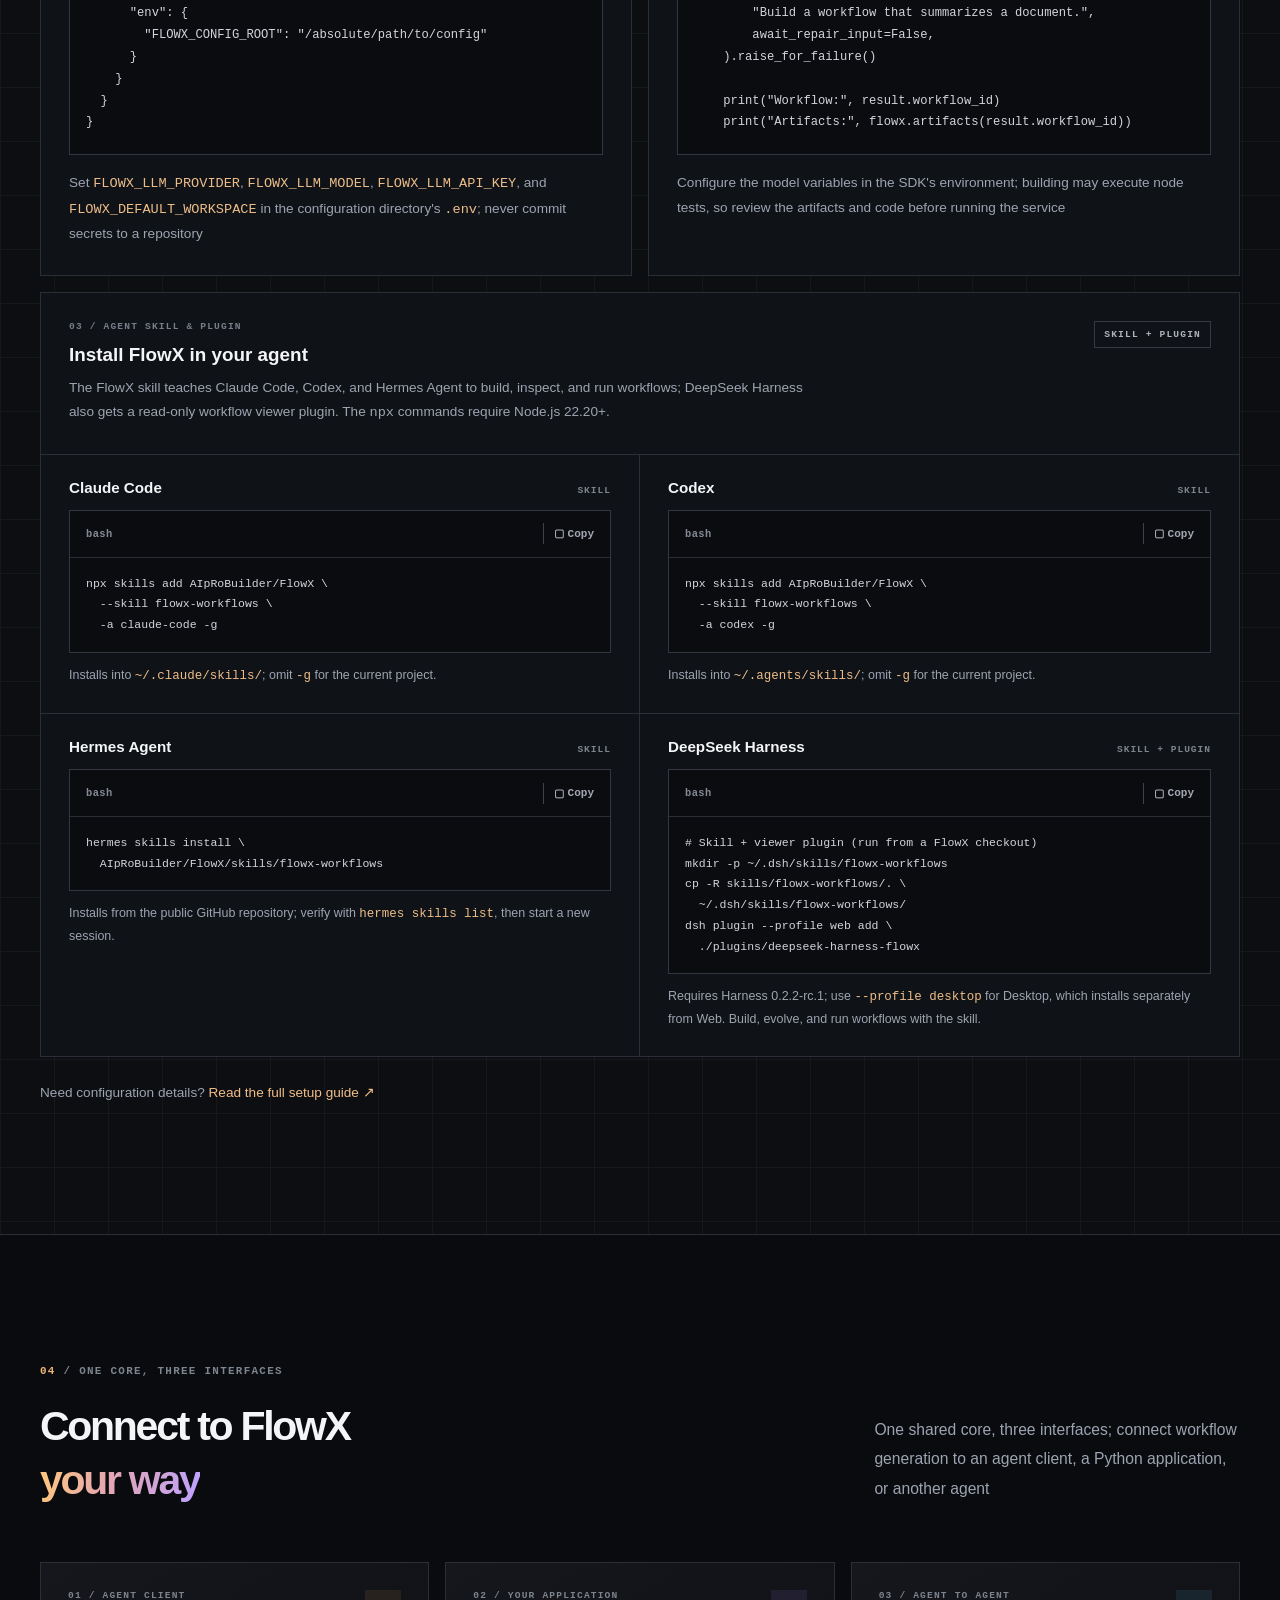
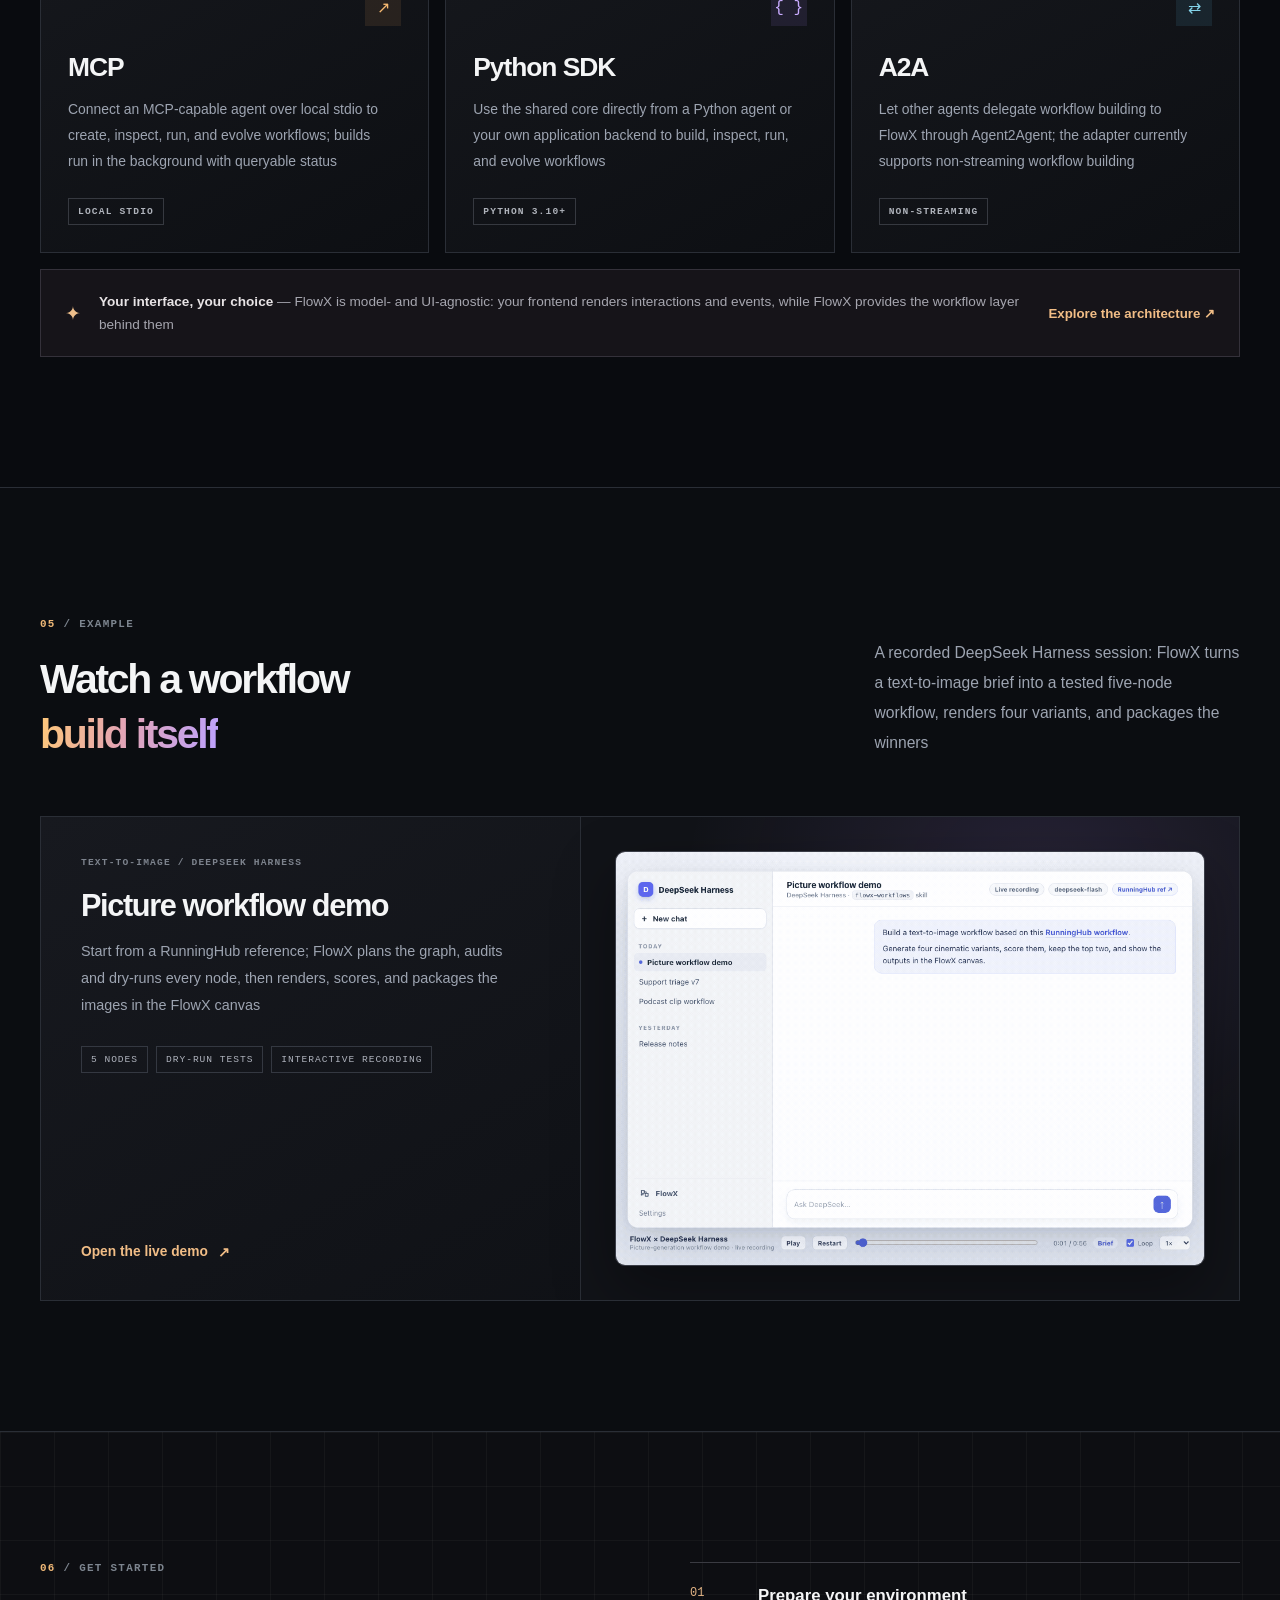
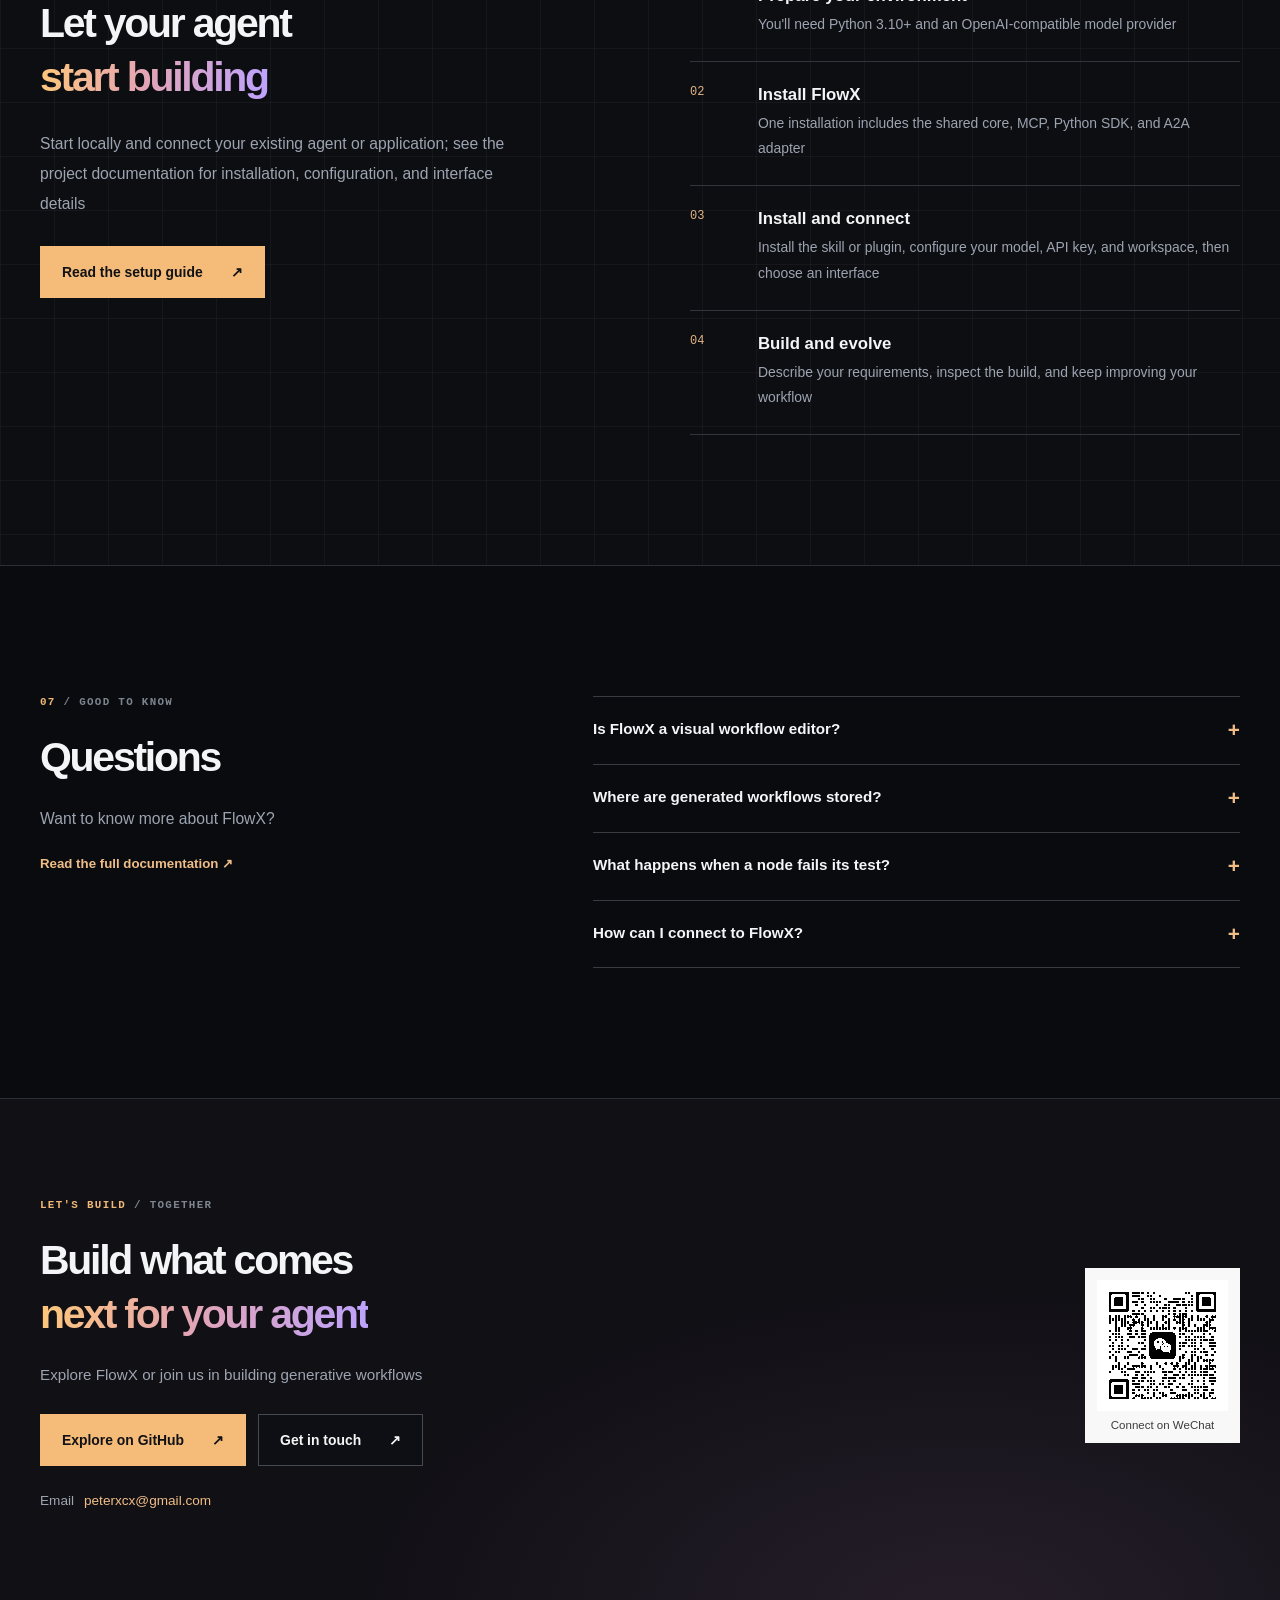
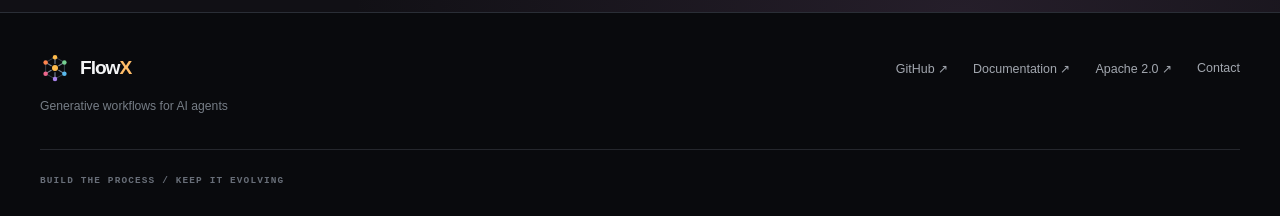
==== commit c6060569: "add example to the web" ====
--- a/index.html
+++ b/index.html
@@ -6,6 +6,7 @@
     <meta name="theme-color" content="#090b0f" />
     <meta name="google-site-verification" content="z1j2lOwTCyCSmdxdT_rCZAdQoIIs76KouPiEtdd7D3k" />
     <meta name="baidu-site-verification" content="codeva-i7WjuOg6xc" />
+    <meta name="yandex-verification" content="f1fecc89b8e0a217" />
     <title>FlowX | Generative Workflows for AI Agents</title>
     <meta name="description" content="FlowX is an open-source generative workflow layer for AI agents; generate, run, and evolve reusable workflows from natural language with MCP, the Python SDK, A2A, and agent skills for Claude Code, Codex, Hermes, and DeepSeek Harness" />
     <link rel="canonical" href="https://www.flow-x.work/" />
@@ -60,6 +61,7 @@
           <a href="#features">Features</a>
           <a href="#how-it-works">How it works</a>
           <a href="#interfaces">Interfaces</a>
+          <a href="#examples">Examples</a>
           <a href="#faq">FAQ</a>
         </nav>
 
@@ -78,6 +80,7 @@
             <a href="#how-it-works">How it works</a>
             <a href="#quickstart">Quickstart</a>
             <a href="#interfaces">Interfaces</a>
+            <a href="#examples">Examples</a>
             <a href="#faq">FAQ</a>
             <a href="#get-started">Get started</a>
             <a href="https://github.com/AIpRoBuilder/FlowX" target="_blank" rel="noopener noreferrer">GitHub ↗</a>
@@ -259,9 +262,34 @@
         </div>
       </section>
 
+      <section class="section examples-section" id="examples">
+        <div class="container">
+          <div class="section-intro split-intro">
+            <div><p class="eyebrow"><span>05</span> / EXAMPLE</p><h2>Watch a workflow<br /><span class="text-gradient">build itself</span></h2></div>
+            <p class="section-lead">A recorded DeepSeek Harness session: FlowX turns a text-to-image brief into a tested five-node workflow, renders four variants, and packages the winners</p>
+          </div>
+          <a class="example-card" href="assets/picture-workflow-demo.html" aria-label="Open the interactive picture workflow demo">
+            <div class="example-copy">
+              <span class="interface-label">TEXT-TO-IMAGE / DEEPSEEK HARNESS</span>
+              <h3>Picture workflow demo</h3>
+              <p>Start from a RunningHub reference; FlowX plans the graph, audits and dry-runs every node, then renders, scores, and packages the images in the FlowX canvas</p>
+              <ul class="example-tags">
+                <li>5 NODES</li>
+                <li>DRY-RUN TESTS</li>
+                <li>INTERACTIVE RECORDING</li>
+              </ul>
+              <span class="example-link">Open the live demo <span aria-hidden="true">↗</span></span>
+            </div>
+            <div class="example-preview" aria-hidden="true">
+              <img src="assets/picture-workflow-demo.gif" alt="" width="1024" height="720" loading="lazy" />
+            </div>
+          </a>
+        </div>
+      </section>
+
       <section class="section start-section grid-surface" id="get-started">
         <div class="container start-layout">
-          <div class="start-copy"><p class="eyebrow"><span>05</span> / GET STARTED</p><h2>Let your agent<br /><span class="text-gradient">start building</span></h2><p class="section-lead">Start locally and connect your existing agent or application; see the project documentation for installation, configuration, and interface details</p><a class="button button-primary" href="https://github.com/AIpRoBuilder/FlowX#setup" target="_blank" rel="noopener noreferrer">Read the setup guide <span aria-hidden="true">↗</span></a></div>
+          <div class="start-copy"><p class="eyebrow"><span>06</span> / GET STARTED</p><h2>Let your agent<br /><span class="text-gradient">start building</span></h2><p class="section-lead">Start locally and connect your existing agent or application; see the project documentation for installation, configuration, and interface details</p><a class="button button-primary" href="https://github.com/AIpRoBuilder/FlowX#setup" target="_blank" rel="noopener noreferrer">Read the setup guide <span aria-hidden="true">↗</span></a></div>
           <div class="start-list">
             <div class="start-item"><span>01</span><div><h3>Prepare your environment</h3><p>You'll need Python 3.10+ and an OpenAI-compatible model provider</p></div></div>
             <div class="start-item"><span>02</span><div><h3>Install FlowX</h3><p>One installation includes the shared core, MCP, Python SDK, and A2A adapter</p></div></div>
@@ -273,7 +301,7 @@
 
       <section class="section faq-section" id="faq">
         <div class="container faq-layout">
-          <div><p class="eyebrow"><span>06</span> / GOOD TO KNOW</p><h2>Questions</h2><p class="section-lead">Want to know more about FlowX?</p><a class="text-link" href="https://github.com/AIpRoBuilder/FlowX" target="_blank" rel="noopener noreferrer">Read the full documentation ↗</a></div>
+          <div><p class="eyebrow"><span>07</span> / GOOD TO KNOW</p><h2>Questions</h2><p class="section-lead">Want to know more about FlowX?</p><a class="text-link" href="https://github.com/AIpRoBuilder/FlowX" target="_blank" rel="noopener noreferrer">Read the full documentation ↗</a></div>
           <div class="faq-list">
             <details><summary>Is FlowX a visual workflow editor?<span aria-hidden="true">+</span></summary><p>No; FlowX is a generative workflow layer and does not include a user interface; your agent or application handles interaction and presentation, while FlowX generates, runs, and evolves the process behind it</p></details>
             <details><summary>Where are generated workflows stored?<span aria-hidden="true">+</span></summary><p>Workflow artifacts are stored in your configured local workspace, including the workflow graph, node code, and backend entry point; you can inspect and evolve them later</p></details>
--- a/styles.css
+++ b/styles.css
@@ -151,6 +151,21 @@
 .interface-note a, .text-link { flex-shrink: 0; color: #f1bd86; font-size: .83rem; font-weight: 600; }
 .interface-note a:hover, .text-link:hover { color: #ffdaab; }
 
+.examples-section { background-color: #0b0d11; }
+.example-card { display: grid; grid-template-columns: minmax(0, .9fr) minmax(0, 1.1fr); overflow: hidden; border: 1px solid var(--border); background: linear-gradient(150deg, #17191f, #0c0e12); transition: border-color .2s, transform .2s; }
+.example-card:hover { border-color: #4b4f59; transform: translateY(-3px); }
+.example-copy { display: flex; flex-direction: column; align-items: flex-start; padding: 40px; }
+.example-copy h3 { margin: 20px 0 14px; font-size: clamp(1.7rem, 2.4vw, 2.2rem); letter-spacing: -.045em; }
+.example-copy p { max-width: 430px; margin: 0; color: var(--muted); font-size: .9rem; line-height: 1.9; }
+.example-tags { display: flex; flex-wrap: wrap; gap: 8px; margin: 26px 0 0; padding: 0; list-style: none; }
+.example-tags li { padding: 7px 9px; border: 1px solid #343841; color: #afb3bd; font-family: "SFMono-Regular", Consolas, monospace; font-size: .6rem; letter-spacing: .1em; }
+.example-link { display: inline-flex; align-items: center; gap: 10px; margin-top: auto; padding-top: 32px; color: #f1bd86; font-size: .86rem; font-weight: 650; }
+.example-link span { transition: transform .2s; }
+.example-card:hover .example-link span { transform: translate(3px, -3px); }
+.example-preview { display: flex; align-items: center; min-height: 380px; padding: 34px; border-left: 1px solid var(--border); background: radial-gradient(ellipse at 70% 15%, rgba(185,139,255,.13), transparent 55%), #111318; }
+.example-preview img { width: 100%; height: auto; border: 1px solid #3a3d47; border-radius: 10px; box-shadow: 0 24px 60px rgba(0,0,0,.35); transition: border-color .2s; }
+.example-card:hover .example-preview img { border-color: #565b67; }
+
 .quickstart-section { background-color: #0c0e12; }
 .quickstart-grid { display: grid; grid-template-columns: repeat(2, minmax(0, 1fr)); gap: 16px; }
 .code-card { display: flex; flex-direction: column; min-width: 0; padding: 28px; border: 1px solid var(--border); background: rgba(16, 18, 23, .96); }
@@ -224,6 +239,8 @@
   .feature-icon { margin-bottom: 25px; }
   .split-intro { grid-template-columns: 1fr .7fr; gap: 35px; }
   .start-layout, .faq-layout { gap: 55px; }
+  .example-copy { padding: 32px; }
+  .example-preview { padding: 26px; }
 }
 @media (max-width: 900px) {
   .header-inner { min-height: 66px; justify-content: space-between; }
@@ -253,6 +270,8 @@
   .process-step:nth-child(n+3) { border-bottom: 0; }
   .interface-grid { grid-template-columns: 1fr; }
   .interface-card { min-height: 235px; }
+  .example-card { grid-template-columns: 1fr; }
+  .example-preview { min-height: 0; padding: 24px; border-top: 1px solid var(--border); border-left: 0; }
   .quickstart-grid { grid-template-columns: 1fr; }
   .code-card-intro { min-height: 0; }
   .code-card-intro p { margin-bottom: 24px; }
@@ -286,6 +305,8 @@
   .agent-install-header { padding: 20px; }
   .agent-card { padding: 20px; }
   .feature-icon { margin-bottom: 25px; }
+  .example-copy { padding: 26px 20px; }
+  .example-preview { padding: 16px; }
   .process-step { padding: 25px 18px; }
   .process-step p { font-size: .8rem; }
   .board-header, .board-footer { padding-inline: 14px; font-size: .52rem; }
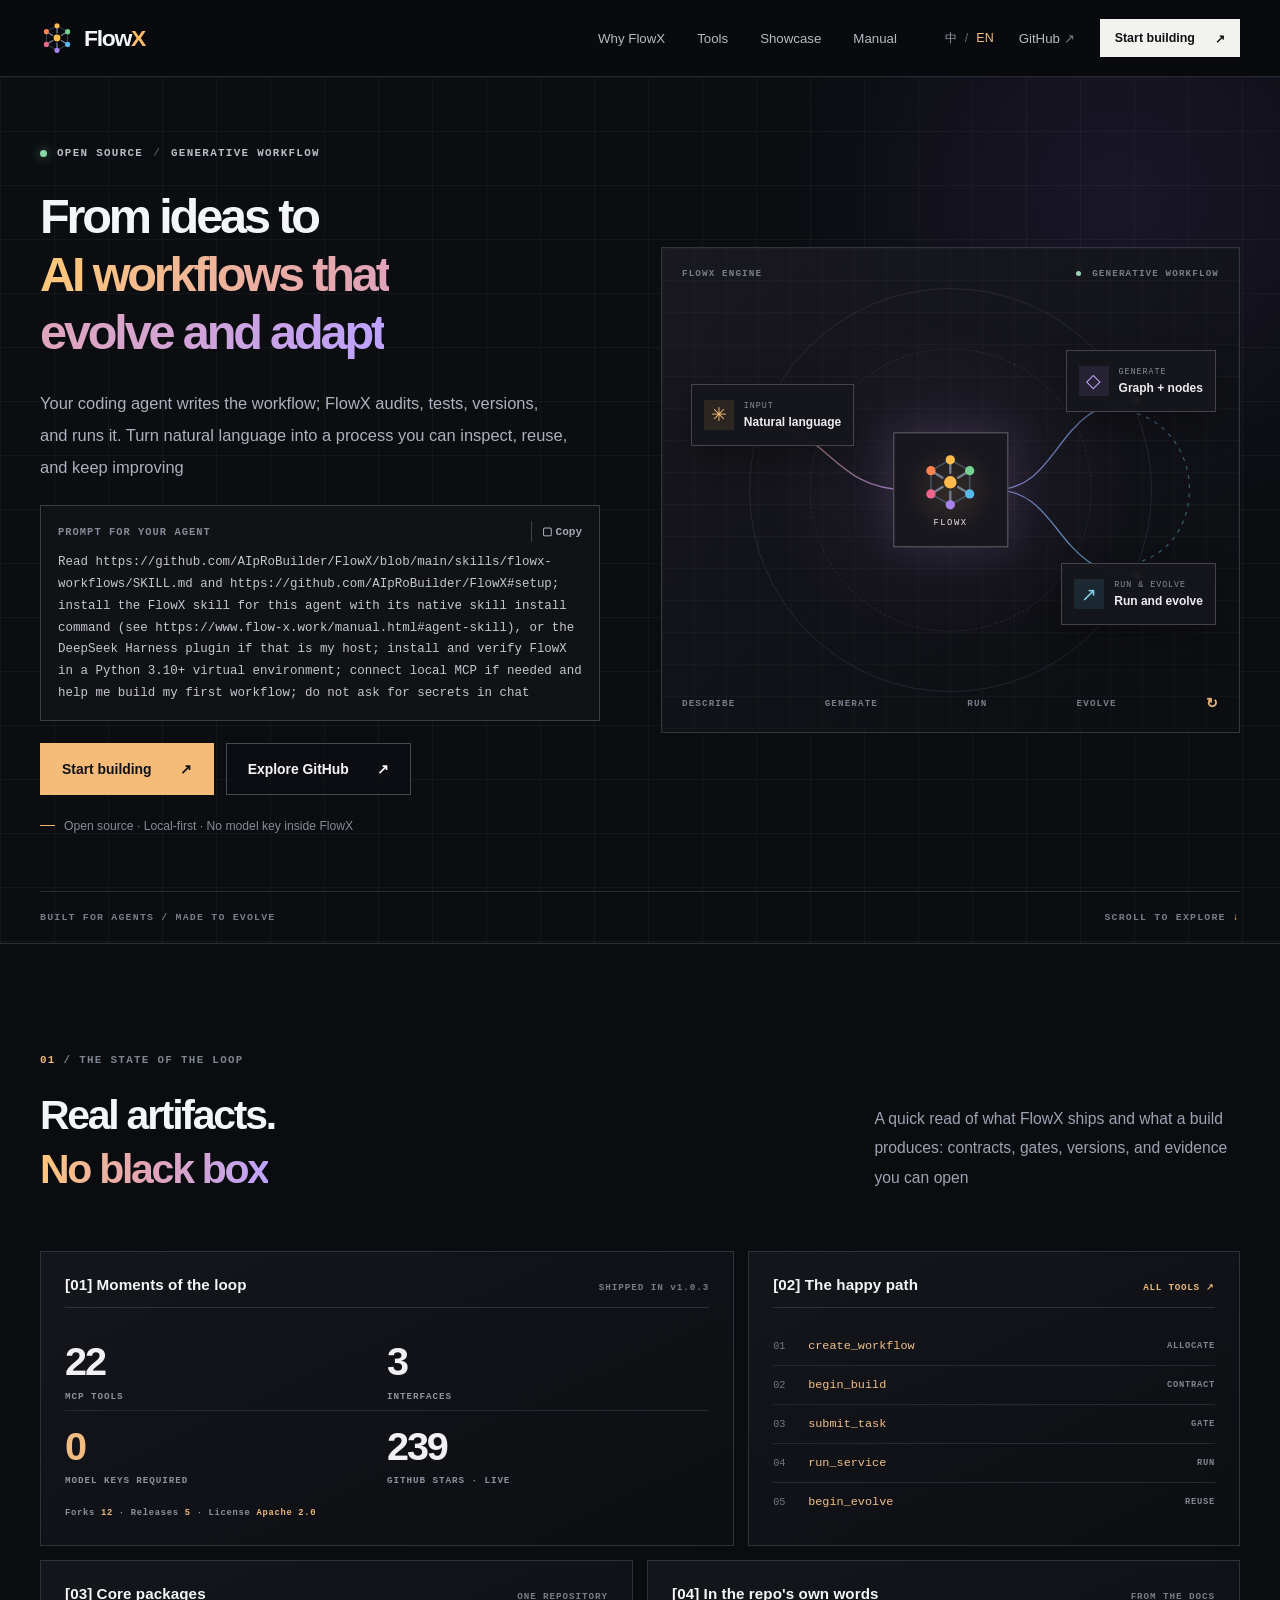
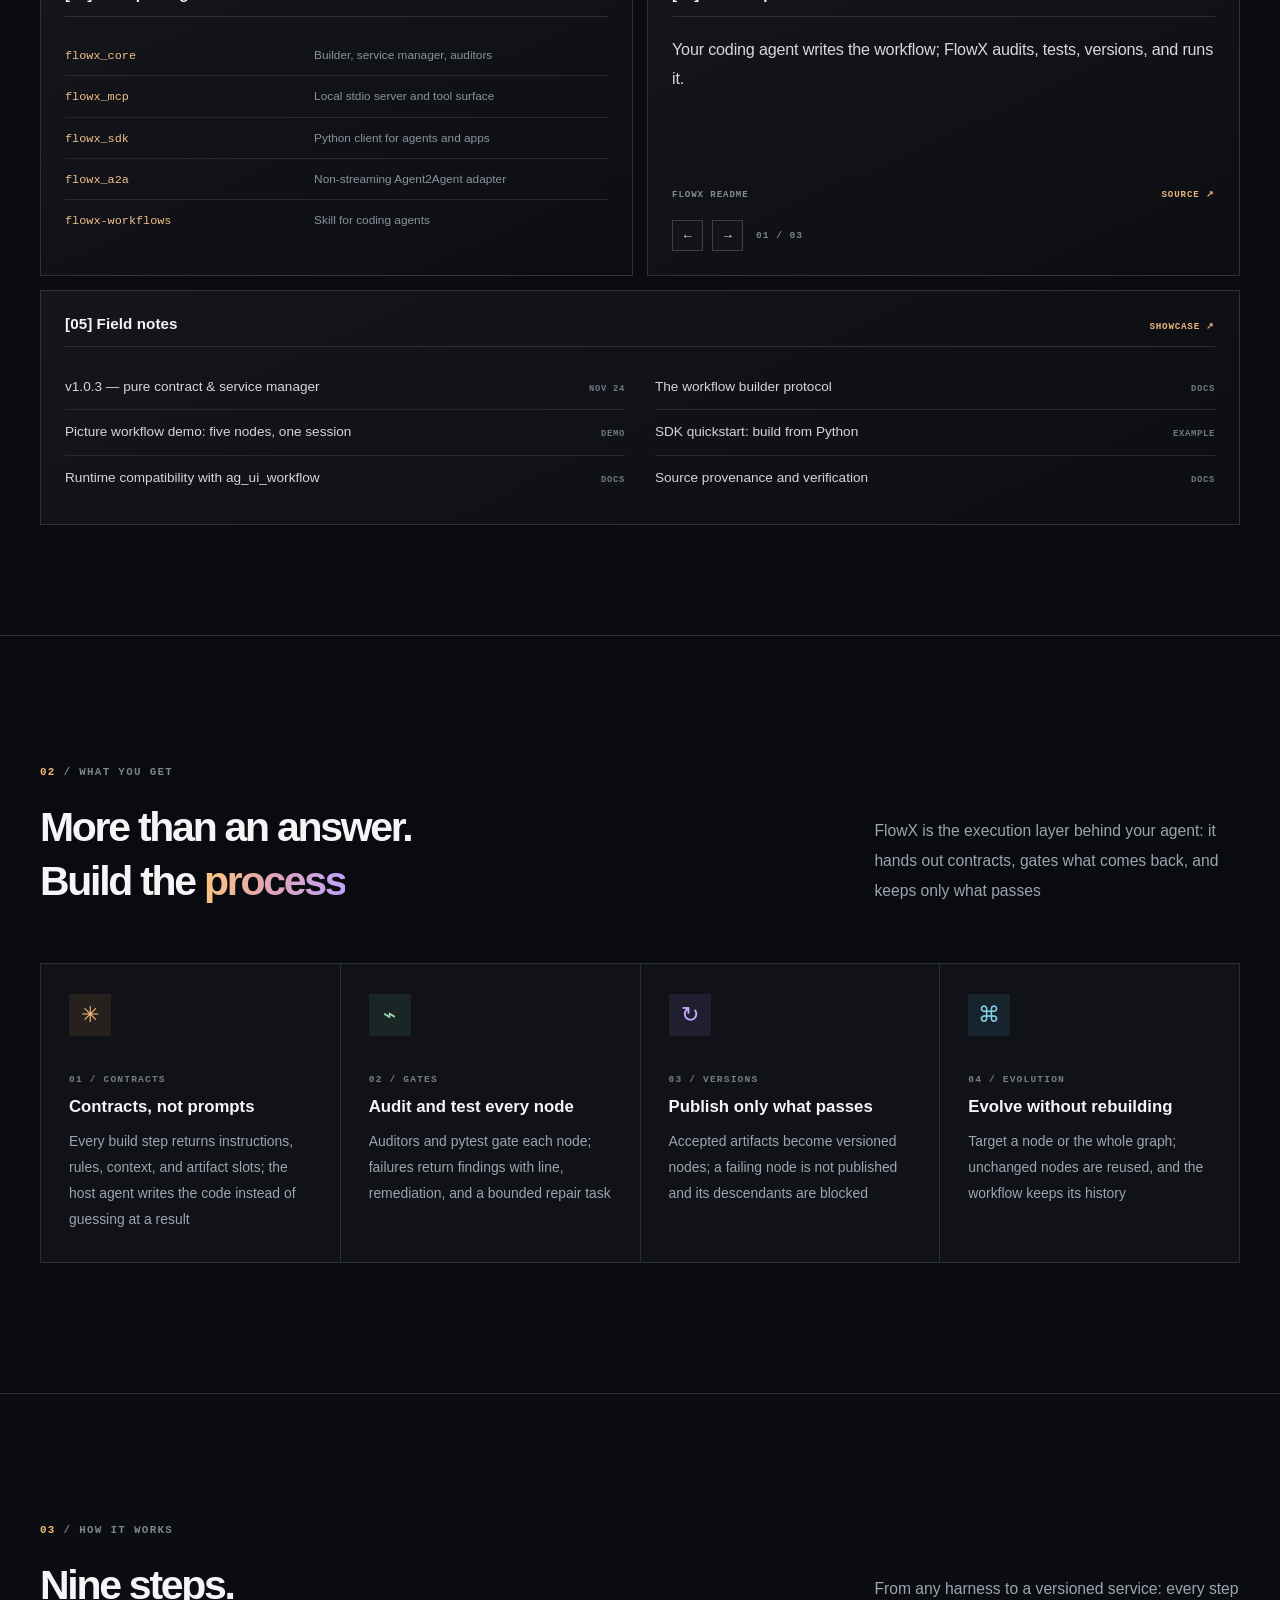
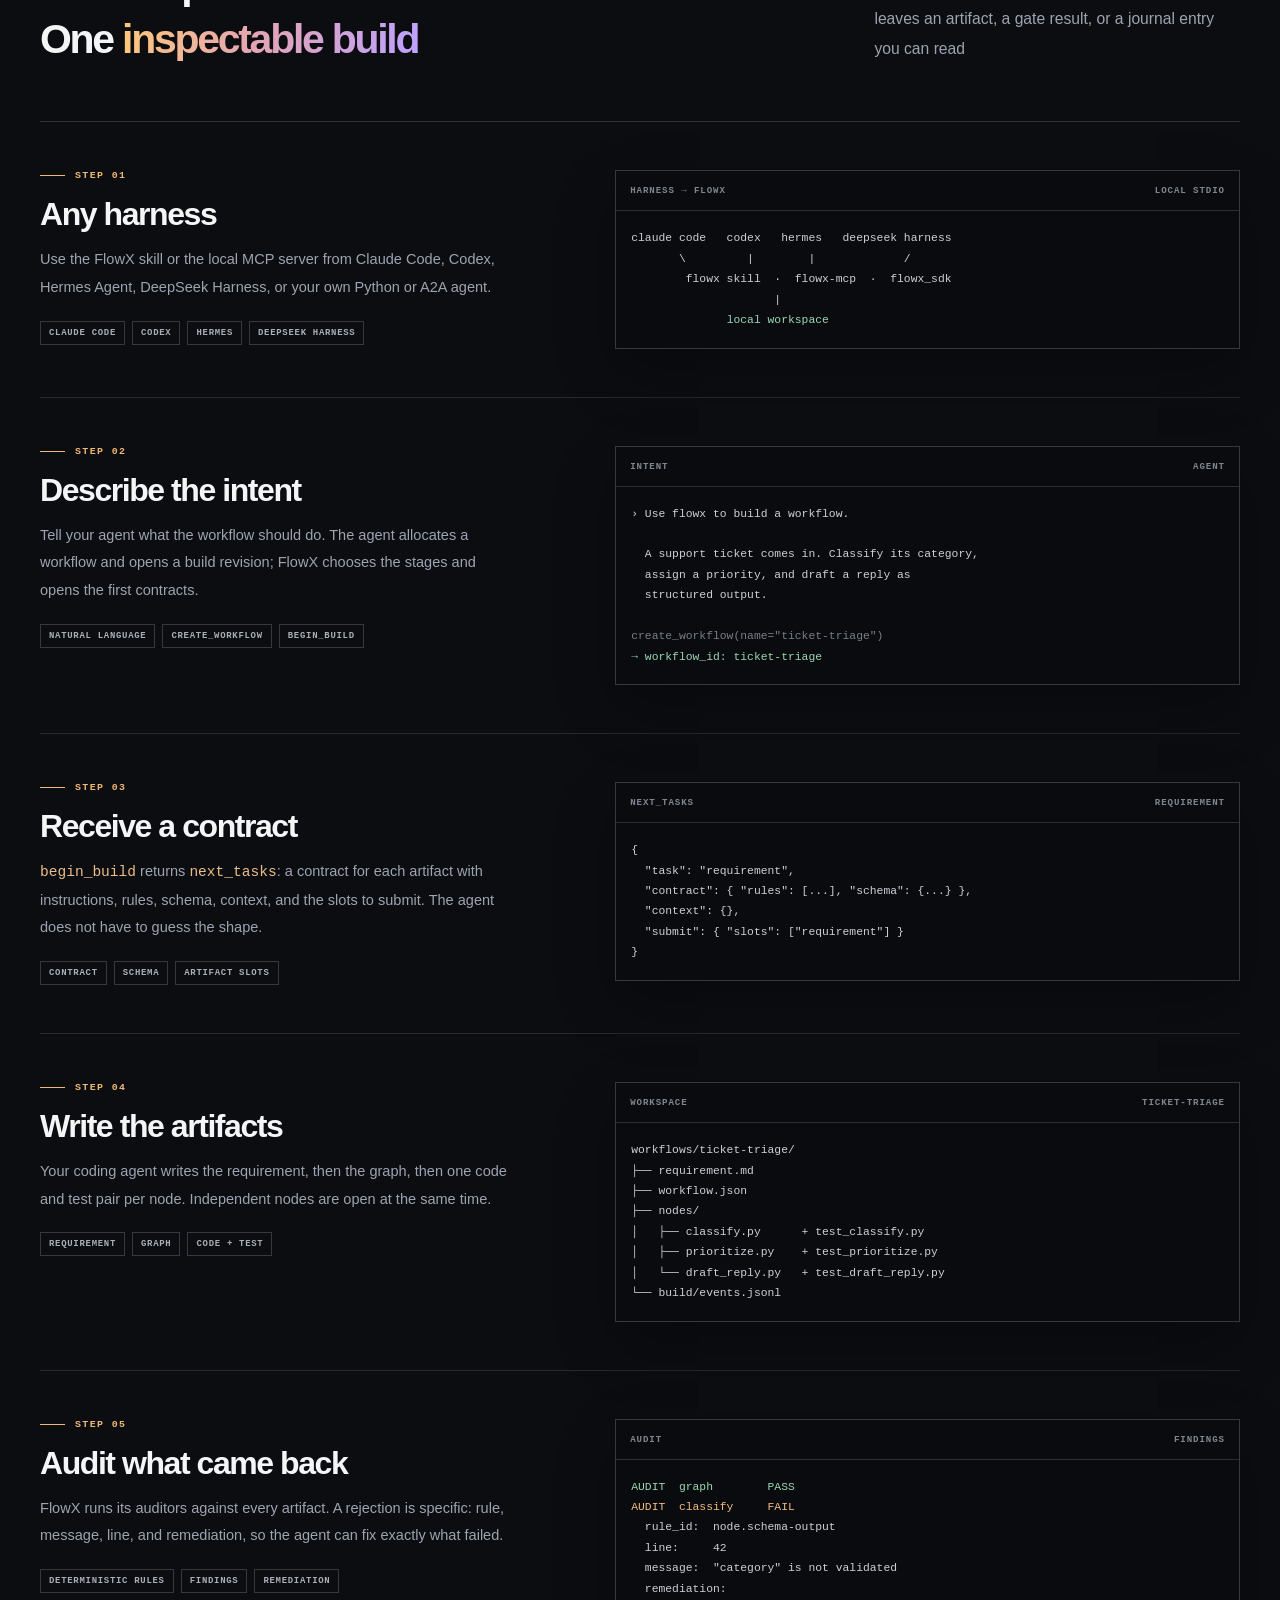
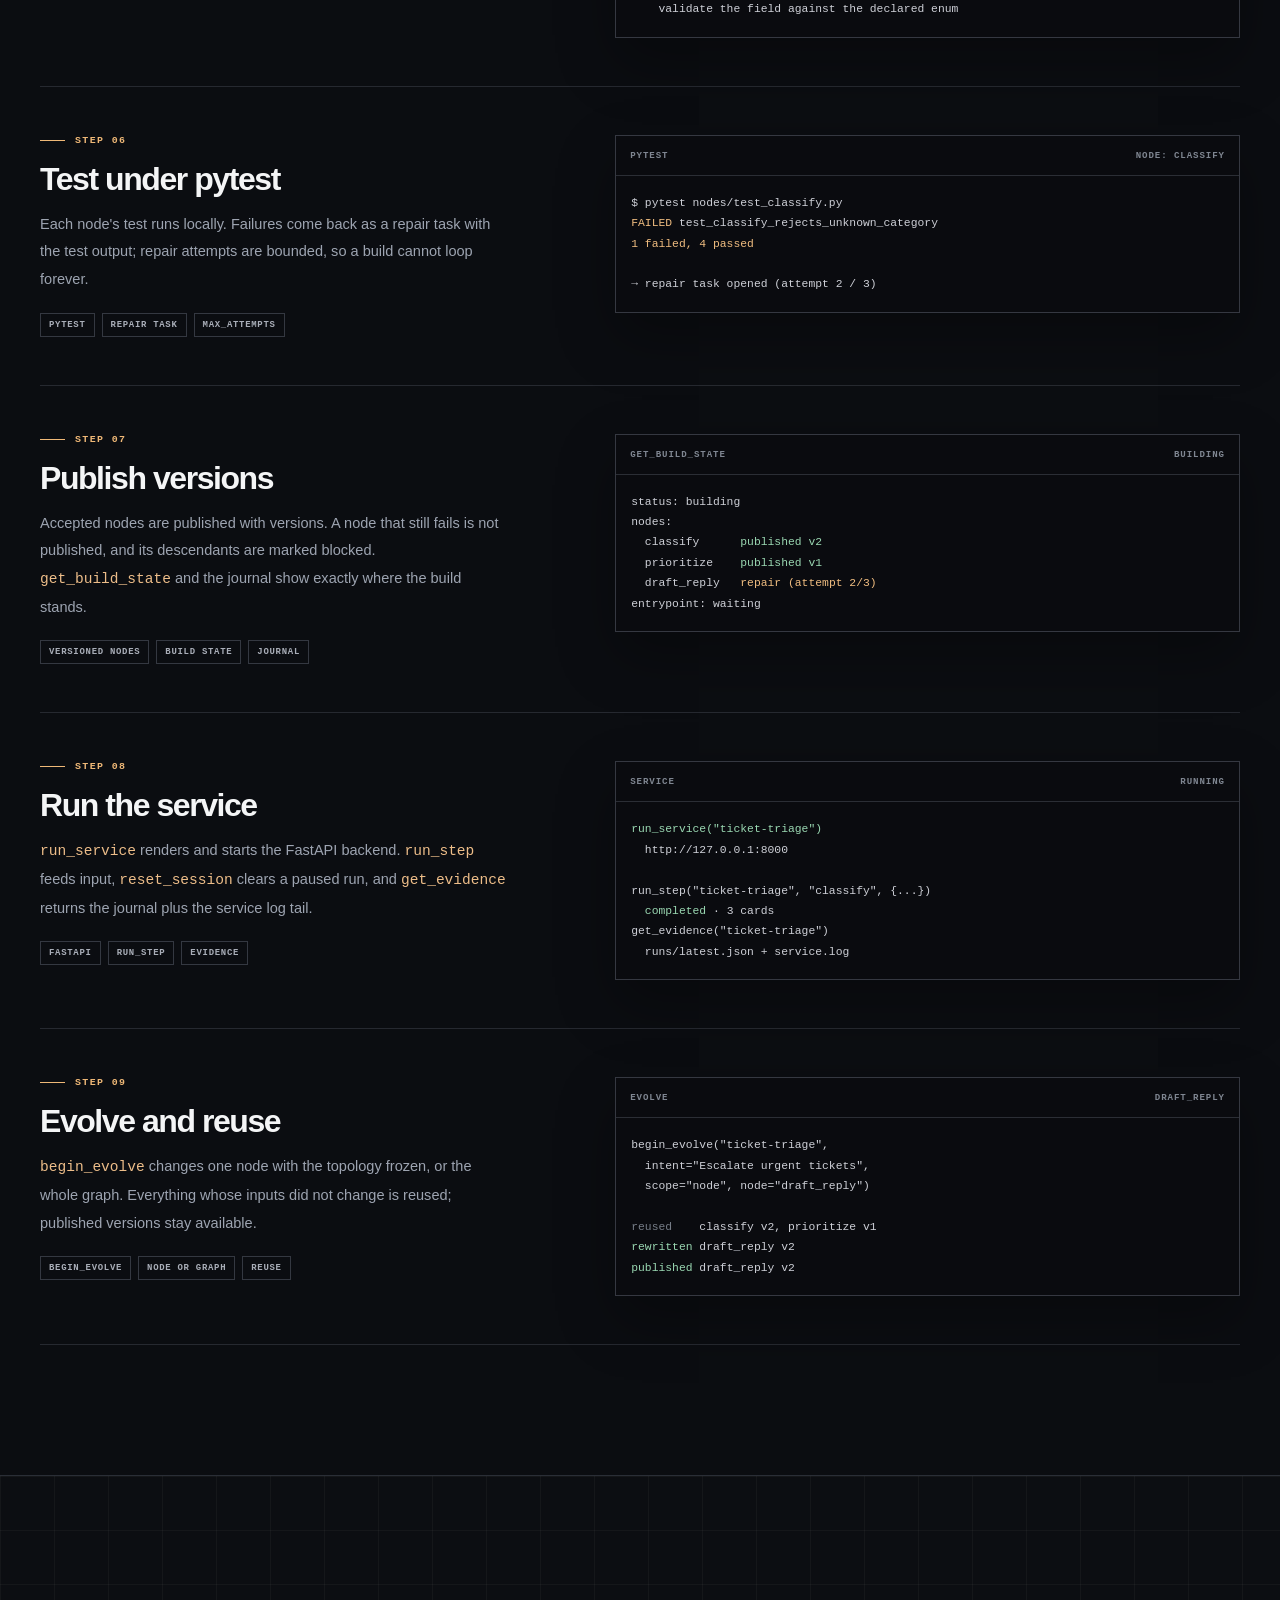
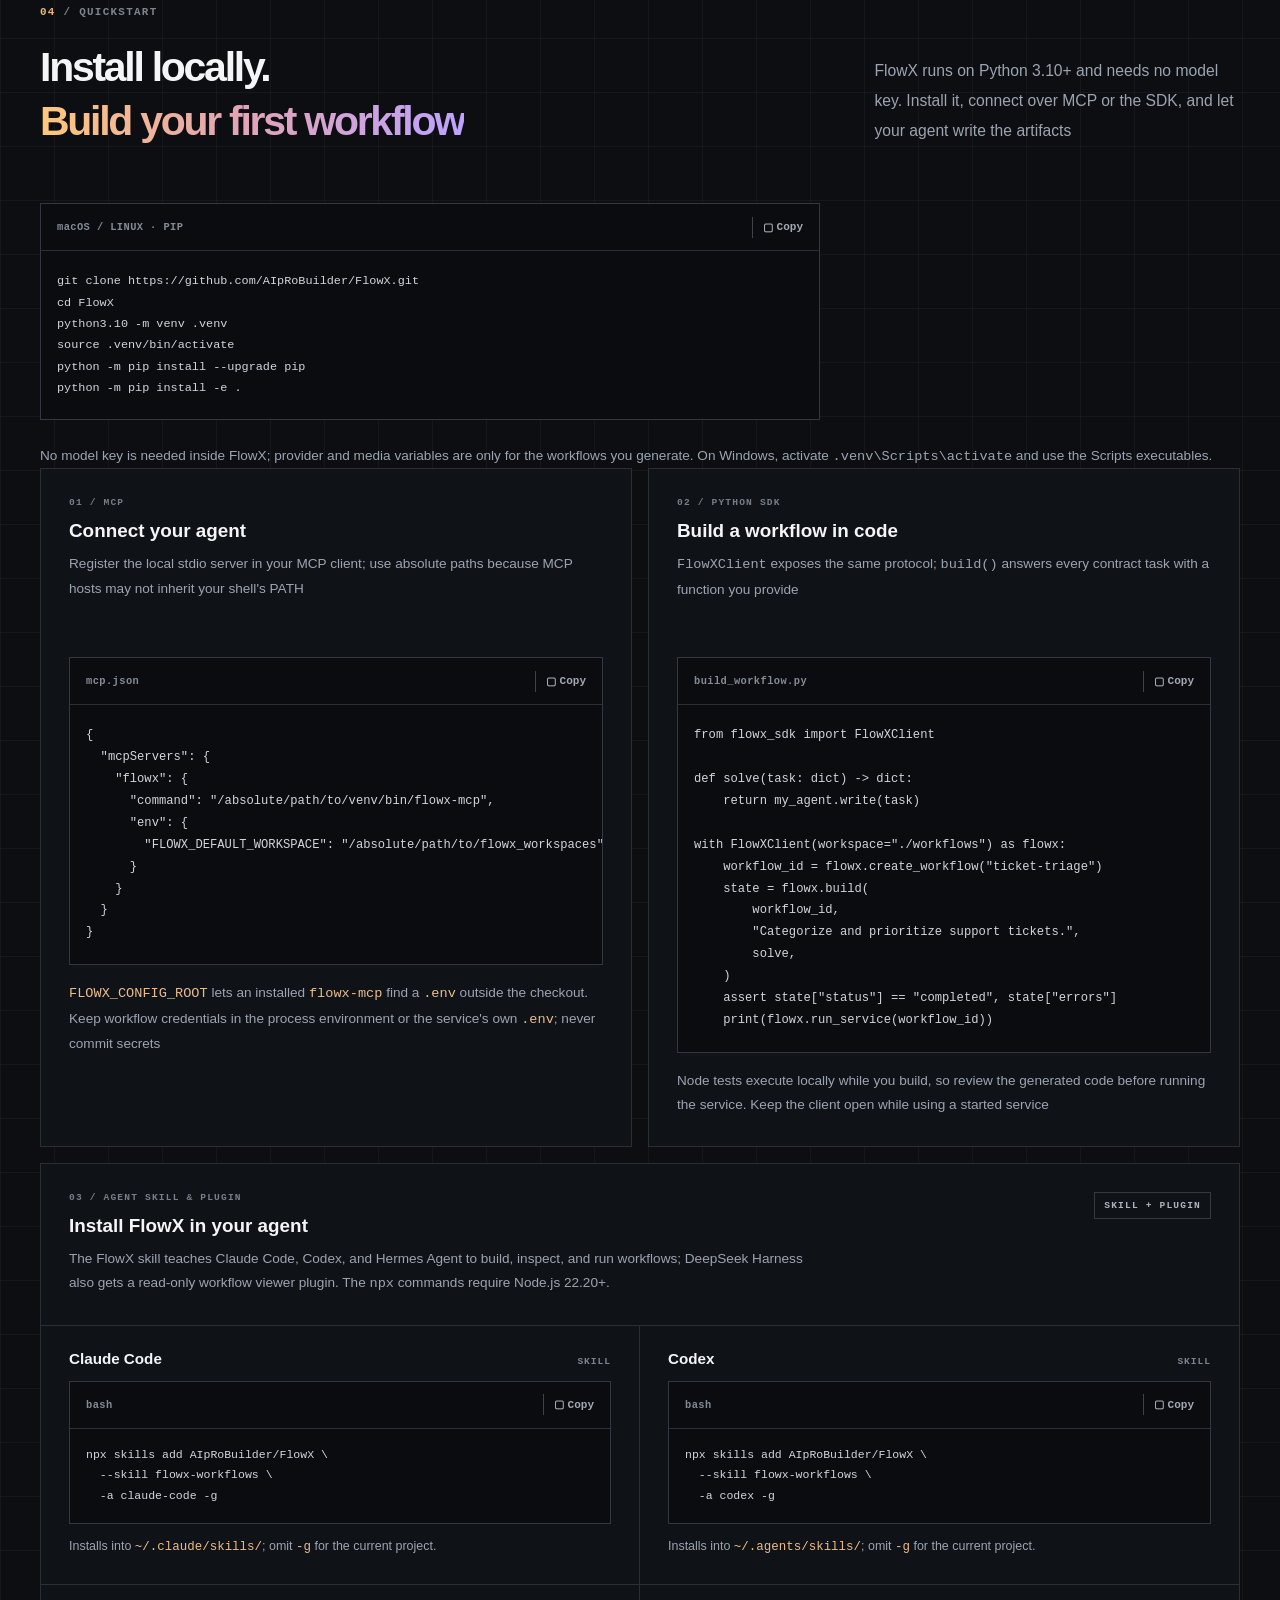
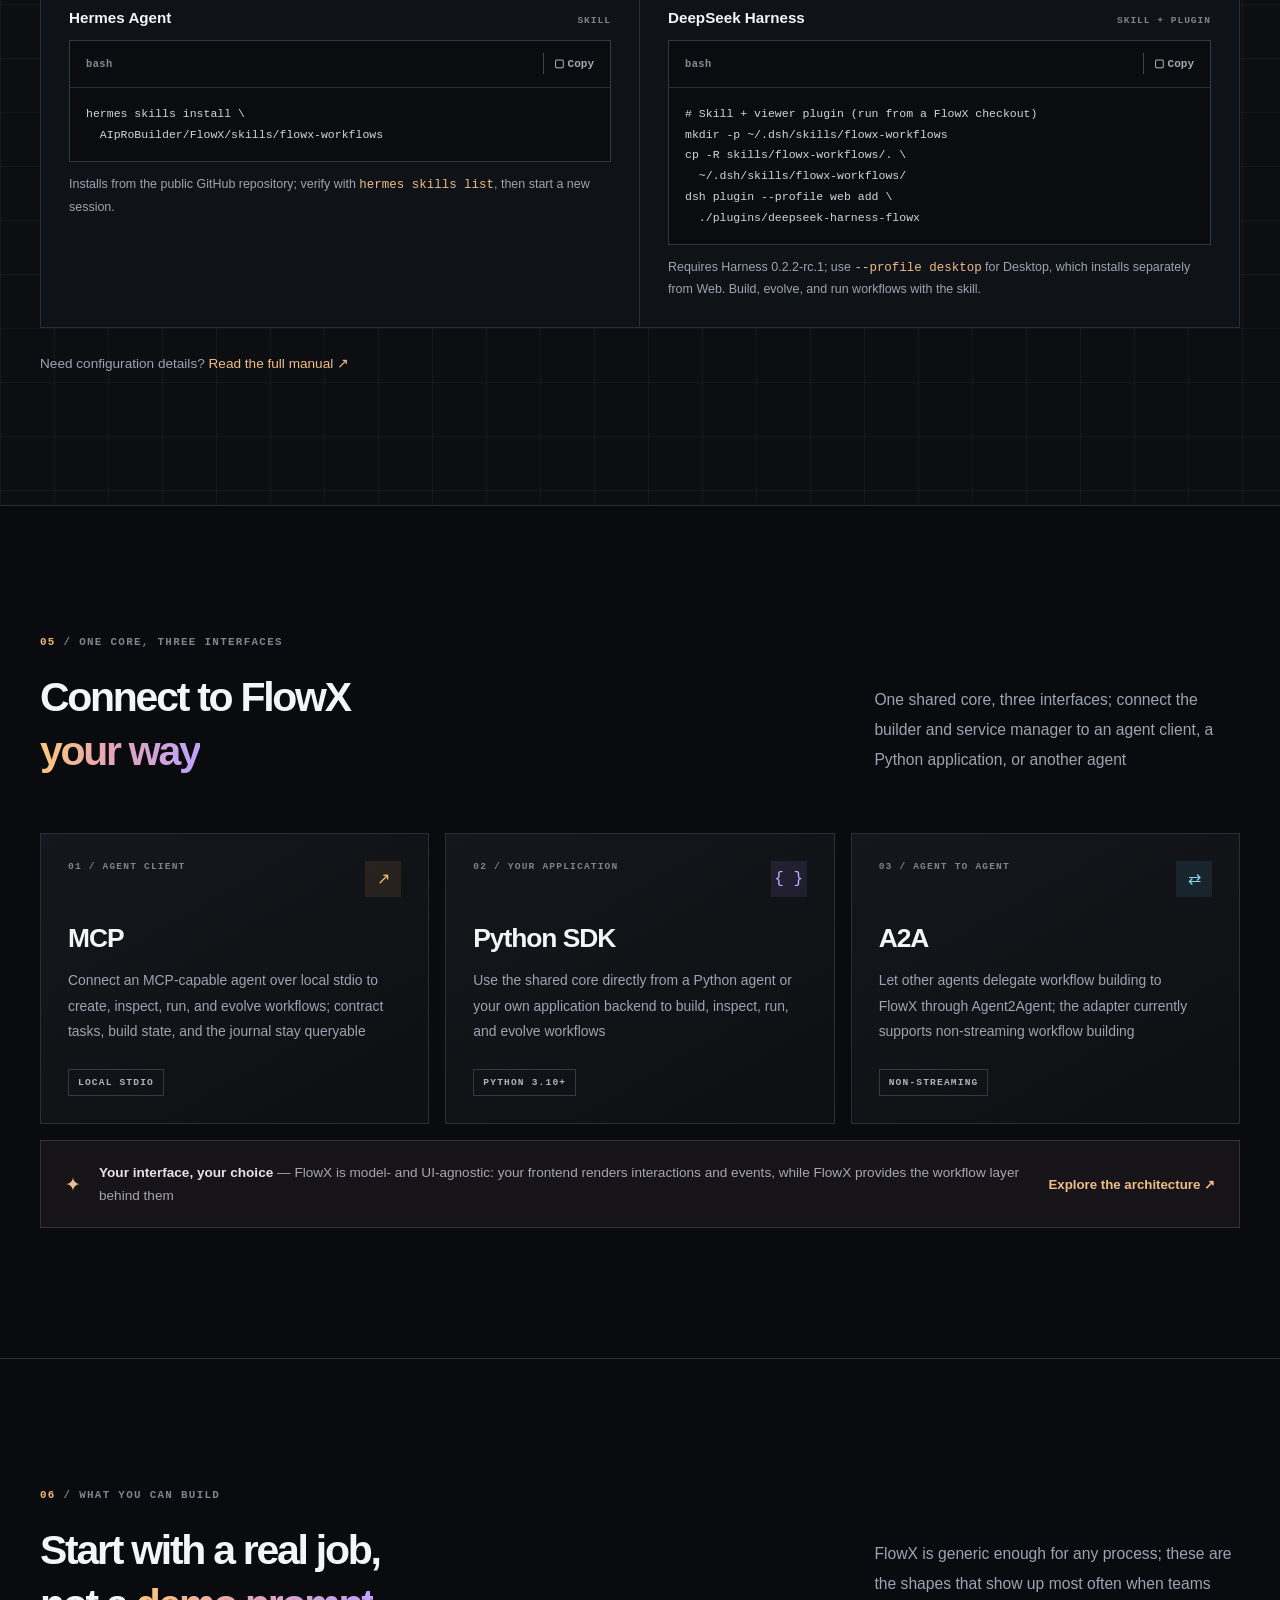
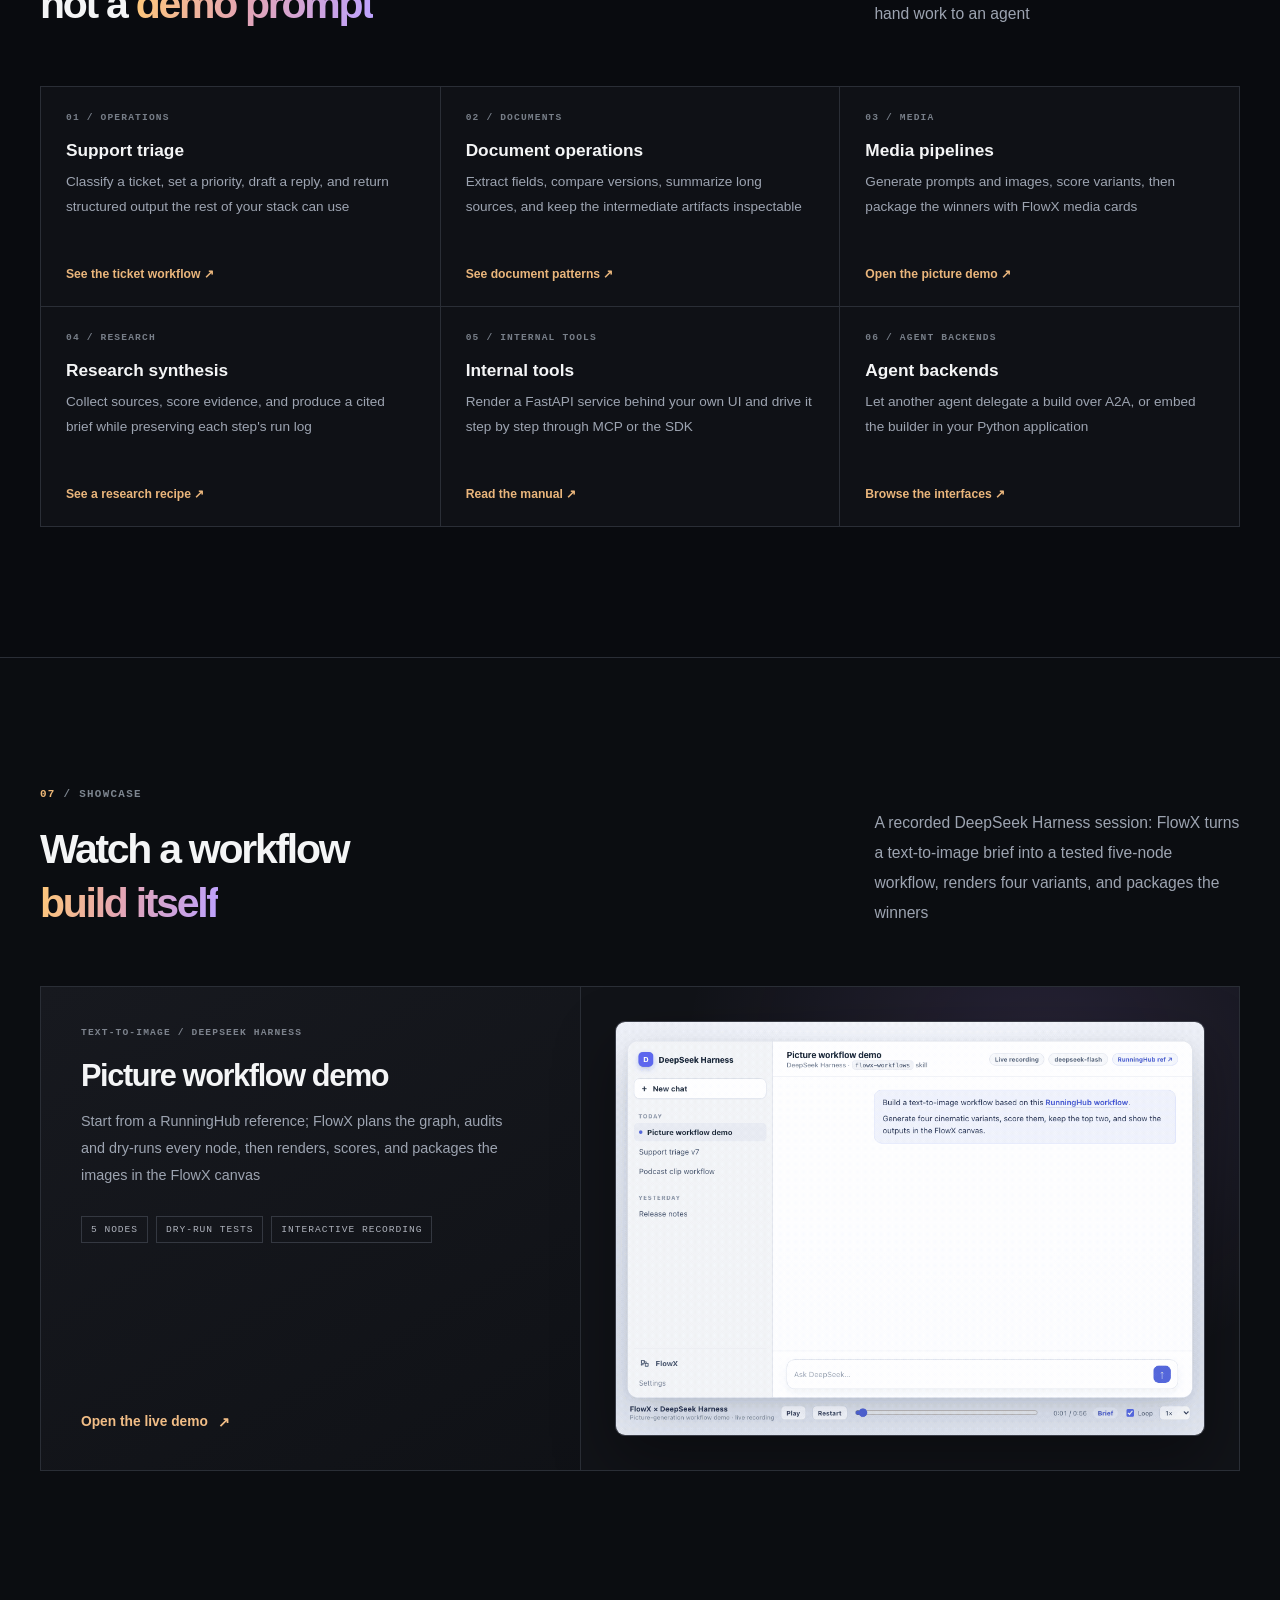
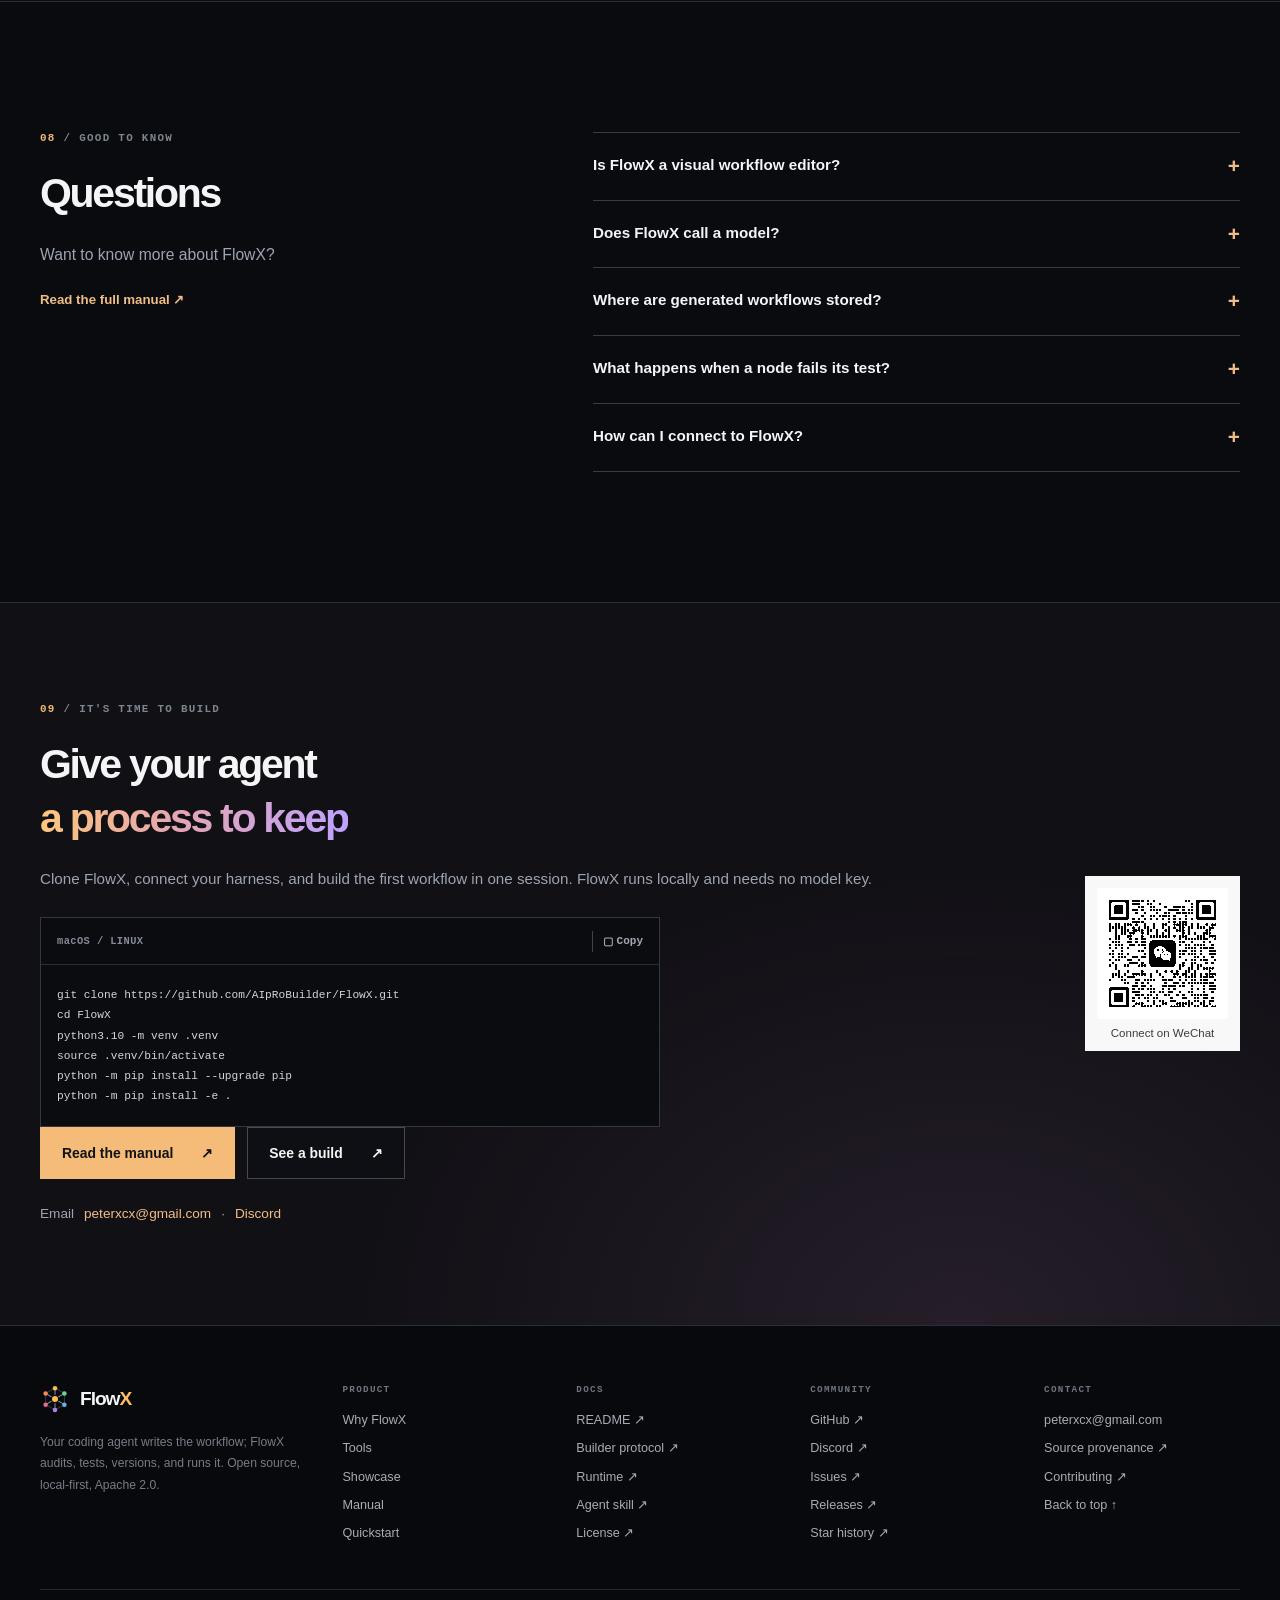
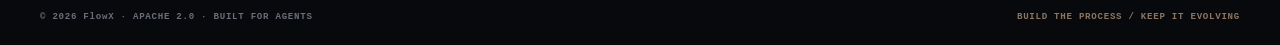
==== commit 5e93b642: "extend the flowx web with cases, documents, tools" ====
--- a/index.html
+++ b/index.html
@@ -8,7 +8,7 @@
     <meta name="baidu-site-verification" content="codeva-i7WjuOg6xc" />
     <meta name="yandex-verification" content="f1fecc89b8e0a217" />
     <title>FlowX | Generative Workflows for AI Agents</title>
-    <meta name="description" content="FlowX is an open-source generative workflow layer for AI agents; generate, run, and evolve reusable workflows from natural language with MCP, the Python SDK, A2A, and agent skills for Claude Code, Codex, Hermes, and DeepSeek Harness" />
+    <meta name="description" content="FlowX is an open-source workflow builder and service manager for AI agents: your coding agent writes the workflow, FlowX audits, tests, versions, and runs it through MCP, the Python SDK, A2A, and agent skills for Claude Code, Codex, Hermes, and DeepSeek Harness" />
     <link rel="canonical" href="https://www.flow-x.work/" />
     <link rel="alternate" hreflang="en" href="https://www.flow-x.work/" />
     <link rel="alternate" hreflang="zh-CN" href="https://www.flow-x.work/index.zh-CN.html" />
@@ -19,7 +19,7 @@
     <meta property="og:locale" content="en_US" />
     <meta property="og:locale:alternate" content="zh_CN" />
     <meta property="og:title" content="FlowX | Generative Workflows for AI Agents" />
-    <meta property="og:description" content="Turn natural language into executable, inspectable, and evolving workflows; install the FlowX skill or plugin for Claude Code, Codex, Hermes, and DeepSeek Harness" />
+    <meta property="og:description" content="Your coding agent writes the workflow; FlowX audits, tests, versions, and runs it. Install the skill or plugin for Claude Code, Codex, Hermes, and DeepSeek Harness." />
     <meta property="og:image" content="https://www.flow-x.work/assets/social-card.png" />
     <meta property="og:image:type" content="image/png" />
     <meta property="og:image:width" content="1200" />
@@ -27,7 +27,7 @@
     <meta property="og:image:alt" content="FlowX: build the process and keep it evolving" />
     <meta name="twitter:card" content="summary_large_image" />
     <meta name="twitter:title" content="FlowX | Generative Workflows for AI Agents" />
-    <meta name="twitter:description" content="Turn natural language into executable, inspectable, and evolving workflows; install the FlowX skill or plugin for Claude Code, Codex, Hermes, and DeepSeek Harness" />
+    <meta name="twitter:description" content="Your coding agent writes the workflow; FlowX audits, tests, versions, and runs it. Install the skill or plugin for Claude Code, Codex, Hermes, and DeepSeek Harness." />
     <meta name="twitter:image" content="https://www.flow-x.work/assets/social-card.png" />
     <meta name="twitter:image:alt" content="FlowX: build the process and keep it evolving" />
     <script type="application/ld+json">
@@ -35,7 +35,7 @@
         "@context": "https://schema.org",
         "@type": "SoftwareSourceCode",
         "name": "FlowX",
-        "description": "An open-source generative workflow layer for AI agents, with MCP, Python SDK, A2A, agent skills, and a DeepSeek Harness plugin",
+        "description": "An open-source workflow builder and service manager for AI agents: contracts, audits, tests, versions, and a local FastAPI runtime, with MCP, Python SDK, A2A, agent skills, and DeepSeek Harness plugins",
         "url": "https://www.flow-x.work/",
         "codeRepository": "https://github.com/AIpRoBuilder/FlowX",
         "programmingLanguage": "Python",
@@ -58,11 +58,10 @@
         </a>
 
         <nav class="desktop-nav" aria-label="Main navigation">
-          <a href="#features">Features</a>
-          <a href="#how-it-works">How it works</a>
-          <a href="#interfaces">Interfaces</a>
-          <a href="#examples">Examples</a>
-          <a href="#faq">FAQ</a>
+          <a href="why.html">Why FlowX</a>
+          <a href="tools.html">Tools</a>
+          <a href="showcase.html">Showcase</a>
+          <a href="manual.html">Manual</a>
         </nav>
 
         <div class="header-actions">
@@ -70,17 +69,17 @@
             <a href="index.zh-CN.html" lang="zh-CN" hreflang="zh-CN">中</a><span aria-hidden="true">/</span><a href="index.html" lang="en" hreflang="en" aria-current="page">EN</a>
           </nav>
           <a class="header-github" href="https://github.com/AIpRoBuilder/FlowX" target="_blank" rel="noopener noreferrer">GitHub <span aria-hidden="true">↗</span></a>
-          <a class="button button-small button-light" href="#quickstart">Quickstart <span aria-hidden="true">↗</span></a>
+          <a class="button button-small button-light" href="#quickstart">Start building <span aria-hidden="true">↗</span></a>
         </div>
 
         <details class="mobile-menu">
           <summary aria-label="Open navigation menu"><span></span><span></span></summary>
           <nav aria-label="Mobile navigation">
-            <a href="#features">Features</a>
-            <a href="#how-it-works">How it works</a>
+            <a href="why.html">Why FlowX</a>
+            <a href="tools.html">Tools</a>
+            <a href="showcase.html">Showcase</a>
+            <a href="manual.html">Manual</a>
             <a href="#quickstart">Quickstart</a>
-            <a href="#interfaces">Interfaces</a>
-            <a href="#examples">Examples</a>
             <a href="#faq">FAQ</a>
             <a href="#get-started">Get started</a>
             <a href="https://github.com/AIpRoBuilder/FlowX" target="_blank" rel="noopener noreferrer">GitHub ↗</a>
@@ -96,17 +95,17 @@
           <div class="hero-copy">
             <p class="hero-kicker"><span class="status-dot"></span> OPEN SOURCE <span class="kicker-divider">/</span> GENERATIVE WORKFLOW</p>
             <h1>From ideas to<br /><span>AI workflows that<br />evolve and adapt</span></h1>
-            <p class="hero-description">Generate, run, and evolve AI workflows from natural language; FlowX turns one-off answers into processes you can inspect, reuse, and improve</p>
+            <p class="hero-description">Your coding agent writes the workflow; FlowX audits, tests, versions, and runs it. Turn natural language into a process you can inspect, reuse, and keep improving</p>
             <div class="agent-prompt">
               <div class="prompt-header"><span>PROMPT FOR YOUR AGENT</span><button type="button" class="copy-button" data-copy-target="agent-prompt" data-copied="Copied" data-failed="Copy manually" aria-label="Copy the agent installation prompt"><span aria-hidden="true">▢</span> <span class="copy-label">Copy</span></button></div>
-              <p id="agent-prompt">Read https://github.com/AIpRoBuilder/FlowX/blob/main/skills/flowx-workflows/SKILL.md and https://github.com/AIpRoBuilder/FlowX#setup; install the FlowX skill for this agent with its native skill install command (see https://www.flow-x.work/#agent-install), or the DeepSeek Harness plugin if that is my host; install and verify FlowX in a suitable Python 3.10+ virtual environment; connect local MCP if needed, guide me through secure LLM configuration, and show me how to create a workflow; do not ask for secrets in chat</p>
+              <p id="agent-prompt">Read https://github.com/AIpRoBuilder/FlowX/blob/main/skills/flowx-workflows/SKILL.md and https://github.com/AIpRoBuilder/FlowX#setup; install the FlowX skill for this agent with its native skill install command (see https://www.flow-x.work/manual.html#agent-skill), or the DeepSeek Harness plugin if that is my host; install and verify FlowX in a Python 3.10+ virtual environment; connect local MCP if needed and help me build my first workflow; do not ask for secrets in chat</p>
               <span class="copy-result" role="status" aria-live="polite"></span>
             </div>
             <div class="hero-actions">
               <a class="button button-primary" href="#quickstart">Start building <span aria-hidden="true">↗</span></a>
               <a class="button button-outline" href="https://github.com/AIpRoBuilder/FlowX" target="_blank" rel="noopener noreferrer">Explore GitHub <span aria-hidden="true">↗</span></a>
             </div>
-            <p class="hero-note"><span></span> Open source · Local-first · Built for your agent</p>
+            <p class="hero-note"><span></span> Open source · Local-first · No model key inside FlowX</p>
           </div>
 
           <div class="hero-visual" role="img" aria-label="FlowX workflow diagram: natural language intent becomes a workflow graph and nodes that are audited, tested, run, and evolved">
@@ -135,36 +134,260 @@
         <div class="hero-bottom container"><span>BUILT FOR AGENTS / MADE TO EVOLVE</span><span>SCROLL TO EXPLORE <span aria-hidden="true">↓</span></span></div>
       </section>
 
+      <section class="section signals-section" id="signals">
+        <div class="container">
+          <div class="section-intro split-intro">
+            <div><p class="eyebrow"><span>01</span> / THE STATE OF THE LOOP</p><h2>Real artifacts.<br /><span class="text-gradient">No black box</span></h2></div>
+            <p class="section-lead">A quick read of what FlowX ships and what a build produces: contracts, gates, versions, and evidence you can open</p>
+          </div>
+          <div class="signal-grid">
+            <article class="signal-panel signal-span-7">
+              <div class="signal-head"><h3>[01] Moments of the loop</h3><span>SHIPPED IN v1.0.3</span></div>
+              <div class="metric-grid">
+                <div class="metric"><strong>22</strong><span>MCP TOOLS</span></div>
+                <div class="metric"><strong>3</strong><span>INTERFACES</span></div>
+                <div class="metric"><strong><em>0</em></strong><span>MODEL KEYS REQUIRED</span></div>
+                <div class="metric"><strong data-github-stat="stargazers_count">239</strong><span>GITHUB STARS · LIVE</span></div>
+              </div>
+              <p class="live-stat signal-footnote">Forks <b data-github-stat="forks_count">12</b> · Releases <b>5</b> · License <b>Apache 2.0</b></p>
+            </article>
+            <article class="signal-panel signal-span-5">
+              <div class="signal-head"><h3>[02] The happy path</h3><a href="tools.html">ALL TOOLS ↗</a></div>
+              <ol class="rank-list">
+                <li class="rank-row"><span>01</span><code>create_workflow</code><small>ALLOCATE</small></li>
+                <li class="rank-row"><span>02</span><code>begin_build</code><small>CONTRACT</small></li>
+                <li class="rank-row"><span>03</span><code>submit_task</code><small>GATE</small></li>
+                <li class="rank-row"><span>04</span><code>run_service</code><small>RUN</small></li>
+                <li class="rank-row"><span>05</span><code>begin_evolve</code><small>REUSE</small></li>
+              </ol>
+            </article>
+            <article class="signal-panel signal-span-6">
+              <div class="signal-head"><h3>[03] Core packages</h3><span>ONE REPOSITORY</span></div>
+              <ul class="package-list">
+                <li class="package-row"><code>flowx_core</code><span>Builder, service manager, auditors</span></li>
+                <li class="package-row"><code>flowx_mcp</code><span>Local stdio server and tool surface</span></li>
+                <li class="package-row"><code>flowx_sdk</code><span>Python client for agents and apps</span></li>
+                <li class="package-row"><code>flowx_a2a</code><span>Non-streaming Agent2Agent adapter</span></li>
+                <li class="package-row"><code>flowx-workflows</code><span>Skill for coding agents</span></li>
+              </ul>
+            </article>
+            <article class="signal-panel signal-span-6" data-quote-carousel>
+              <div class="signal-head"><h3>[04] In the repo's own words</h3><span>FROM THE DOCS</span></div>
+              <div class="quote-carousel">
+                <figure class="quote-slide" data-quote-slide>
+                  <blockquote>Your coding agent writes the workflow; FlowX audits, tests, versions, and runs it.</blockquote>
+                  <figcaption class="quote-source"><span>FLOWX README</span><a href="https://github.com/AIpRoBuilder/FlowX#readme" target="_blank" rel="noopener noreferrer">SOURCE ↗</a></figcaption>
+                </figure>
+                <figure class="quote-slide" data-quote-slide hidden>
+                  <blockquote>Contracts, not prompts: each build step returns a packet with the contract, rules, context, and artifact slots; the host agent writes the code.</blockquote>
+                  <figcaption class="quote-source"><span>KEY FEATURES</span><a href="https://github.com/AIpRoBuilder/FlowX#key-features" target="_blank" rel="noopener noreferrer">SOURCE ↗</a></figcaption>
+                </figure>
+                <figure class="quote-slide" data-quote-slide hidden>
+                  <blockquote>FlowX is two entities behind three agent-facing interfaces.</blockquote>
+                  <figcaption class="quote-source"><span>ARCHITECTURE</span><a href="https://github.com/AIpRoBuilder/FlowX#architecture" target="_blank" rel="noopener noreferrer">SOURCE ↗</a></figcaption>
+                </figure>
+                <div class="quote-controls">
+                  <button type="button" data-quote-prev aria-label="Previous quote">←</button>
+                  <button type="button" data-quote-next aria-label="Next quote">→</button>
+                  <span class="quote-counter" data-quote-counter>01 / 03</span>
+                </div>
+              </div>
+            </article>
+            <article class="signal-panel signal-span-12">
+              <div class="signal-head"><h3>[05] Field notes</h3><a href="showcase.html">SHOWCASE ↗</a></div>
+              <ul class="feed-mini">
+                <li><a href="https://github.com/AIpRoBuilder/FlowX/releases/tag/v1.0.3" target="_blank" rel="noopener noreferrer"><span>v1.0.3 — pure contract &amp; service manager</span><small>NOV 24</small></a></li>
+                <li><a href="https://github.com/AIpRoBuilder/FlowX/blob/main/docs/DYNAMIC_WORKFLOW.md" target="_blank" rel="noopener noreferrer"><span>The workflow builder protocol</span><small>DOCS</small></a></li>
+                <li><a href="assets/picture-workflow-demo.html"><span>Picture workflow demo: five nodes, one session</span><small>DEMO</small></a></li>
+                <li><a href="https://github.com/AIpRoBuilder/FlowX/blob/main/examples/sdk_quickstart.py" target="_blank" rel="noopener noreferrer"><span>SDK quickstart: build from Python</span><small>EXAMPLE</small></a></li>
+                <li><a href="https://github.com/AIpRoBuilder/FlowX/blob/main/docs/RUNTIME.md" target="_blank" rel="noopener noreferrer"><span>Runtime compatibility with ag_ui_workflow</span><small>DOCS</small></a></li>
+                <li><a href="https://github.com/AIpRoBuilder/FlowX/blob/main/docs/PROVENANCE.md" target="_blank" rel="noopener noreferrer"><span>Source provenance and verification</span><small>DOCS</small></a></li>
+              </ul>
+            </article>
+          </div>
+        </div>
+      </section>
+
       <section class="section capabilities" id="features">
         <div class="container">
           <div class="section-intro split-intro">
-            <div><p class="eyebrow"><span>01</span> / WHAT YOU GET</p><h2>More than an answer<br />Build the <span class="text-gradient">process</span></h2></div>
-            <p class="section-lead">FlowX focuses on the execution layer behind your agent: turn requirements into clear, runnable workflows that improve with feedback</p>
+            <div><p class="eyebrow"><span>02</span> / WHAT YOU GET</p><h2>More than an answer.<br />Build the <span class="text-gradient">process</span></h2></div>
+            <p class="section-lead">FlowX is the execution layer behind your agent: it hands out contracts, gates what comes back, and keeps only what passes</p>
           </div>
           <div class="feature-grid">
-            <article class="feature-card"><div class="feature-icon icon-orange" aria-hidden="true">✳</div><span class="card-index">01 / GENERATE</span><h3>From intent to workflow</h3><p>Describe what you need in natural language to generate a workflow graph, node documentation, Python node code, and a backend entry point</p></article>
-            <article class="feature-card"><div class="feature-icon icon-green" aria-hidden="true">⌁</div><span class="card-index">02 / VERIFY</span><h3>Audited and tested nodes</h3><p>Each business node goes through generation, audit, testing, and bounded repair; nodes that still fail are not published</p></article>
-            <article class="feature-card"><div class="feature-icon icon-purple" aria-hidden="true">↻</div><span class="card-index">03 / EVOLVE</span><h3>Evolve through conversation</h3><p>Change an entire workflow or specific nodes as needed; unchanged parts are reused as the process grows with your requirements</p></article>
-            <article class="feature-card"><div class="feature-icon icon-blue" aria-hidden="true">⌘</div><span class="card-index">04 / REUSE</span><h3>Inspectable and reusable</h3><p>Workflow graphs, code, and versioned artifacts are stored locally so you can inspect, reopen, and evolve them later</p></article>
-          </div>
-        </div>
-      </section>
-
-      <section class="section process-section grid-surface" id="how-it-works">
-        <div class="container">
-          <div class="section-intro split-intro">
-            <div><p class="eyebrow"><span>02</span> / HOW IT WORKS</p><h2>From a few words<br />to a <span class="text-gradient">reusable process</span></h2></div>
-            <p class="section-lead">FlowX connects intent to execution, generating explicit graphs and code instead of one-off results hidden in a conversation</p>
-          </div>
-          <div class="process-board">
-            <div class="board-header"><span><span class="board-dot"></span> THE FLOWX LOOP</span><span>INTENT → WORKFLOW → EVOLUTION</span></div>
-            <div class="process-grid">
-              <article class="process-step"><span class="step-number">01</span><div class="step-symbol symbol-orange">✳</div><h3>Describe</h3><p>Tell your agent about your goal and the process you need</p><span class="step-arrow" aria-hidden="true">→</span></article>
-              <article class="process-step"><span class="step-number">02</span><div class="step-symbol symbol-purple">◇</div><h3>Generate and verify</h3><p>Build the graph, nodes, and entry point; nodes are audited, tested, and repaired</p><span class="step-arrow" aria-hidden="true">→</span></article>
-              <article class="process-step"><span class="step-number">03</span><div class="step-symbol symbol-blue">▷</div><h3>Inspect and run</h3><p>Inspect the artifacts, start the service, and run the workflow interactively</p><span class="step-arrow" aria-hidden="true">→</span></article>
-              <article class="process-step"><span class="step-number">04</span><div class="step-symbol symbol-green">↻</div><h3>Evolve and reuse</h3><p>Refine the workflow or its nodes from feedback and reuse what you've built</p></article>
-            </div>
-            <div class="board-footer"><span>GENERATIVE WORKFLOW LAYER</span><span>A process that keeps improving, not a one-off answer <span aria-hidden="true">↗</span></span></div>
+            <article class="feature-card"><div class="feature-icon icon-orange" aria-hidden="true">✳</div><span class="card-index">01 / CONTRACTS</span><h3>Contracts, not prompts</h3><p>Every build step returns instructions, rules, context, and artifact slots; the host agent writes the code instead of guessing at a result</p></article>
+            <article class="feature-card"><div class="feature-icon icon-green" aria-hidden="true">⌁</div><span class="card-index">02 / GATES</span><h3>Audit and test every node</h3><p>Auditors and pytest gate each node; failures return findings with line, remediation, and a bounded repair task</p></article>
+            <article class="feature-card"><div class="feature-icon icon-purple" aria-hidden="true">↻</div><span class="card-index">03 / VERSIONS</span><h3>Publish only what passes</h3><p>Accepted artifacts become versioned nodes; a failing node is not published and its descendants are blocked</p></article>
+            <article class="feature-card"><div class="feature-icon icon-blue" aria-hidden="true">⌘</div><span class="card-index">04 / EVOLUTION</span><h3>Evolve without rebuilding</h3><p>Target a node or the whole graph; unchanged nodes are reused, and the workflow keeps its history</p></article>
+          </div>
+        </div>
+      </section>
+
+      <section class="section ladder-section grid-surface" id="how-it-works">
+        <div class="container">
+          <div class="section-intro split-intro">
+            <div><p class="eyebrow"><span>03</span> / HOW IT WORKS</p><h2>Nine steps.<br />One <span class="text-gradient">inspectable build</span></h2></div>
+            <p class="section-lead">From any harness to a versioned service: every step leaves an artifact, a gate result, or a journal entry you can read</p>
+          </div>
+          <div class="ladder">
+            <article class="ladder-step">
+              <div class="ladder-copy">
+                <span class="ladder-index">STEP 01</span>
+                <h3>Any harness</h3>
+                <p>Use the FlowX skill or the local MCP server from Claude Code, Codex, Hermes Agent, DeepSeek Harness, or your own Python or A2A agent.</p>
+                <div class="ladder-tags"><span>CLAUDE CODE</span><span>CODEX</span><span>HERMES</span><span>DEEPSEEK HARNESS</span></div>
+              </div>
+              <div class="ladder-mock" aria-hidden="true">
+                <div class="mock-header"><span>HARNESS → FLOWX</span><span>LOCAL STDIO</span></div>
+                <pre>claude code   codex   hermes   deepseek harness
+       \         |        |             /
+        flowx skill  ·  flowx-mcp  ·  flowx_sdk
+                     |
+              <span class="mock-ok">local workspace</span></pre>
+              </div>
+            </article>
+            <article class="ladder-step">
+              <div class="ladder-copy">
+                <span class="ladder-index">STEP 02</span>
+                <h3>Describe the intent</h3>
+                <p>Tell your agent what the workflow should do. The agent allocates a workflow and opens a build revision; FlowX chooses the stages and opens the first contracts.</p>
+                <div class="ladder-tags"><span>NATURAL LANGUAGE</span><span>CREATE_WORKFLOW</span><span>BEGIN_BUILD</span></div>
+              </div>
+              <div class="ladder-mock" aria-hidden="true">
+                <div class="mock-header"><span>INTENT</span><span>AGENT</span></div>
+                <pre>› Use flowx to build a workflow.
+
+  A support ticket comes in. Classify its category,
+  assign a priority, and draft a reply as
+  structured output.
+
+<span class="mock-dim">create_workflow(name="ticket-triage")</span>
+<span class="mock-ok">→ workflow_id: ticket-triage</span></pre>
+              </div>
+            </article>
+            <article class="ladder-step">
+              <div class="ladder-copy">
+                <span class="ladder-index">STEP 03</span>
+                <h3>Receive a contract</h3>
+                <p><code>begin_build</code> returns <code>next_tasks</code>: a contract for each artifact with instructions, rules, schema, context, and the slots to submit. The agent does not have to guess the shape.</p>
+                <div class="ladder-tags"><span>CONTRACT</span><span>SCHEMA</span><span>ARTIFACT SLOTS</span></div>
+              </div>
+              <div class="ladder-mock" aria-hidden="true">
+                <div class="mock-header"><span>NEXT_TASKS</span><span>REQUIREMENT</span></div>
+                <pre>{
+  "task": "requirement",
+  "contract": { "rules": [...], "schema": {...} },
+  "context": {},
+  "submit": { "slots": ["requirement"] }
+}</pre>
+              </div>
+            </article>
+            <article class="ladder-step">
+              <div class="ladder-copy">
+                <span class="ladder-index">STEP 04</span>
+                <h3>Write the artifacts</h3>
+                <p>Your coding agent writes the requirement, then the graph, then one code and test pair per node. Independent nodes are open at the same time.</p>
+                <div class="ladder-tags"><span>REQUIREMENT</span><span>GRAPH</span><span>CODE + TEST</span></div>
+              </div>
+              <div class="ladder-mock" aria-hidden="true">
+                <div class="mock-header"><span>WORKSPACE</span><span>TICKET-TRIAGE</span></div>
+                <pre>workflows/ticket-triage/
+├── requirement.md
+├── workflow.json
+├── nodes/
+│   ├── classify.py      + test_classify.py
+│   ├── prioritize.py    + test_prioritize.py
+│   └── draft_reply.py   + test_draft_reply.py
+└── build/events.jsonl</pre>
+              </div>
+            </article>
+            <article class="ladder-step">
+              <div class="ladder-copy">
+                <span class="ladder-index">STEP 05</span>
+                <h3>Audit what came back</h3>
+                <p>FlowX runs its auditors against every artifact. A rejection is specific: rule, message, line, and remediation, so the agent can fix exactly what failed.</p>
+                <div class="ladder-tags"><span>DETERMINISTIC RULES</span><span>FINDINGS</span><span>REMEDIATION</span></div>
+              </div>
+              <div class="ladder-mock" aria-hidden="true">
+                <div class="mock-header"><span>AUDIT</span><span>FINDINGS</span></div>
+                <pre><span class="mock-ok">AUDIT  graph        PASS</span>
+<span class="mock-warn">AUDIT  classify     FAIL</span>
+  rule_id:  node.schema-output
+  line:     42
+  message:  "category" is not validated
+  remediation:
+    validate the field against the declared enum</pre>
+              </div>
+            </article>
+            <article class="ladder-step">
+              <div class="ladder-copy">
+                <span class="ladder-index">STEP 06</span>
+                <h3>Test under pytest</h3>
+                <p>Each node's test runs locally. Failures come back as a repair task with the test output; repair attempts are bounded, so a build cannot loop forever.</p>
+                <div class="ladder-tags"><span>PYTEST</span><span>REPAIR TASK</span><span>MAX_ATTEMPTS</span></div>
+              </div>
+              <div class="ladder-mock" aria-hidden="true">
+                <div class="mock-header"><span>PYTEST</span><span>NODE: CLASSIFY</span></div>
+                <pre>$ pytest nodes/test_classify.py
+<span class="mock-warn">FAILED</span> test_classify_rejects_unknown_category
+<span class="mock-warn">1 failed, 4 passed</span>
+
+→ repair task opened (attempt 2 / 3)</pre>
+              </div>
+            </article>
+            <article class="ladder-step">
+              <div class="ladder-copy">
+                <span class="ladder-index">STEP 07</span>
+                <h3>Publish versions</h3>
+                <p>Accepted nodes are published with versions. A node that still fails is not published, and its descendants are marked blocked. <code>get_build_state</code> and the journal show exactly where the build stands.</p>
+                <div class="ladder-tags"><span>VERSIONED NODES</span><span>BUILD STATE</span><span>JOURNAL</span></div>
+              </div>
+              <div class="ladder-mock" aria-hidden="true">
+                <div class="mock-header"><span>GET_BUILD_STATE</span><span>BUILDING</span></div>
+                <pre>status: building
+nodes:
+  classify      <span class="mock-ok">published v2</span>
+  prioritize    <span class="mock-ok">published v1</span>
+  draft_reply   <span class="mock-warn">repair (attempt 2/3)</span>
+entrypoint: waiting</pre>
+              </div>
+            </article>
+            <article class="ladder-step">
+              <div class="ladder-copy">
+                <span class="ladder-index">STEP 08</span>
+                <h3>Run the service</h3>
+                <p><code>run_service</code> renders and starts the FastAPI backend. <code>run_step</code> feeds input, <code>reset_session</code> clears a paused run, and <code>get_evidence</code> returns the journal plus the service log tail.</p>
+                <div class="ladder-tags"><span>FASTAPI</span><span>RUN_STEP</span><span>EVIDENCE</span></div>
+              </div>
+              <div class="ladder-mock" aria-hidden="true">
+                <div class="mock-header"><span>SERVICE</span><span>RUNNING</span></div>
+                <pre><span class="mock-ok">run_service("ticket-triage")</span>
+  http://127.0.0.1:8000
+
+run_step("ticket-triage", "classify", {...})
+  <span class="mock-ok">completed</span> · 3 cards
+get_evidence("ticket-triage")
+  runs/latest.json + service.log</pre>
+              </div>
+            </article>
+            <article class="ladder-step">
+              <div class="ladder-copy">
+                <span class="ladder-index">STEP 09</span>
+                <h3>Evolve and reuse</h3>
+                <p><code>begin_evolve</code> changes one node with the topology frozen, or the whole graph. Everything whose inputs did not change is reused; published versions stay available.</p>
+                <div class="ladder-tags"><span>BEGIN_EVOLVE</span><span>NODE OR GRAPH</span><span>REUSE</span></div>
+              </div>
+              <div class="ladder-mock" aria-hidden="true">
+                <div class="mock-header"><span>EVOLVE</span><span>DRAFT_REPLY</span></div>
+                <pre>begin_evolve("ticket-triage",
+  intent="Escalate urgent tickets",
+  scope="node", node="draft_reply")
+
+<span class="mock-dim">reused</span>    classify v2, prioritize v1
+<span class="mock-ok">rewritten</span> draft_reply v2
+<span class="mock-ok">published</span> draft_reply v2</pre>
+              </div>
+            </article>
           </div>
         </div>
       </section>
@@ -172,37 +395,51 @@
       <section class="section quickstart-section grid-surface" id="quickstart">
         <div class="container">
           <div class="section-intro split-intro">
-            <div><p class="eyebrow"><span>03</span> / QUICKSTART</p><h2>Start here<br /><span class="text-gradient">Build your first workflow</span></h2></div>
-            <p class="section-lead">Install the skill or plugin for your agent, connect over MCP, or use the Python SDK directly; you'll need Python 3.10+ and a configured LLM provider</p>
-          </div>
+            <div><p class="eyebrow"><span>04</span> / QUICKSTART</p><h2>Install locally.<br /><span class="text-gradient">Build your first workflow</span></h2></div>
+            <p class="section-lead">FlowX runs on Python 3.10+ and needs no model key. Install it, connect over MCP or the SDK, and let your agent write the artifacts</p>
+          </div>
+          <div class="code-window install-window">
+            <div class="code-header"><span>macOS / LINUX · PIP</span><button type="button" class="copy-button" data-copy-target="install-code" data-copied="Copied" data-failed="Copy manually" aria-label="Copy installation commands"><span aria-hidden="true">▢</span> <span class="copy-label">Copy</span></button></div>
+            <pre><code id="install-code">git clone https://github.com/AIpRoBuilder/FlowX.git
+cd FlowX
+python3.10 -m venv .venv
+source .venv/bin/activate
+python -m pip install --upgrade pip
+python -m pip install -e .</code></pre><span class="copy-result" role="status" aria-live="polite"></span>
+          </div>
+          <p class="quickstart-footer">No model key is needed inside FlowX; provider and media variables are only for the workflows you generate. On Windows, activate <code>.venv\Scripts\activate</code> and use the Scripts executables.</p>
           <div class="quickstart-grid">
             <article class="code-card">
-              <div class="code-card-intro"><span class="card-index">01 / MCP</span><h3>Connect your agent</h3><p>Register the local service in your MCP client; replace the paths with your virtual environment and configuration directory; on Windows, use the Scripts executable</p></div>
+              <div class="code-card-intro"><span class="card-index">01 / MCP</span><h3>Connect your agent</h3><p>Register the local stdio server in your MCP client; use absolute paths because MCP hosts may not inherit your shell's PATH</p></div>
               <div class="code-window"><div class="code-header"><span>mcp.json</span><button type="button" class="copy-button" data-copy-target="mcp-code" data-copied="Copied" data-failed="Copy manually" aria-label="Copy MCP configuration"><span aria-hidden="true">▢</span> <span class="copy-label">Copy</span></button></div><pre><code id="mcp-code">{
   "mcpServers": {
     "flowx": {
       "command": "/absolute/path/to/venv/bin/flowx-mcp",
       "env": {
-        "FLOWX_CONFIG_ROOT": "/absolute/path/to/config"
+        "FLOWX_DEFAULT_WORKSPACE": "/absolute/path/to/flowx_workspaces"
       }
     }
   }
 }</code></pre><span class="copy-result" role="status" aria-live="polite"></span></div>
-              <p class="code-caption">Set <code>FLOWX_LLM_PROVIDER</code>, <code>FLOWX_LLM_MODEL</code>, <code>FLOWX_LLM_API_KEY</code>, and <code>FLOWX_DEFAULT_WORKSPACE</code> in the configuration directory's <code>.env</code>; never commit secrets to a repository</p>
+              <p class="code-caption"><code>FLOWX_CONFIG_ROOT</code> lets an installed <code>flowx-mcp</code> find a <code>.env</code> outside the checkout. Keep workflow credentials in the process environment or the service's own <code>.env</code>; never commit secrets</p>
             </article>
             <article class="code-card">
-              <div class="code-card-intro"><span class="card-index">02 / PYTHON SDK</span><h3>Build a workflow in code</h3><p>Once your LLM is configured, use the SDK to build a workflow from natural language and inspect its artifacts</p></div>
+              <div class="code-card-intro"><span class="card-index">02 / PYTHON SDK</span><h3>Build a workflow in code</h3><p><code>FlowXClient</code> exposes the same protocol; <code>build()</code> answers every contract task with a function you provide</p></div>
               <div class="code-window"><div class="code-header"><span>build_workflow.py</span><button type="button" class="copy-button" data-copy-target="sdk-code" data-copied="Copied" data-failed="Copy manually" aria-label="Copy Python example"><span aria-hidden="true">▢</span> <span class="copy-label">Copy</span></button></div><pre><code id="sdk-code">from flowx_sdk import FlowXClient
 
+def solve(task: dict) -&gt; dict:
+    return my_agent.write(task)
+
 with FlowXClient(workspace="./workflows") as flowx:
-    result = flowx.build_workflow(
-        "Build a workflow that summarizes a document.",
-        await_repair_input=False,
-    ).raise_for_failure()
-
-    print("Workflow:", result.workflow_id)
-    print("Artifacts:", flowx.artifacts(result.workflow_id))</code></pre><span class="copy-result" role="status" aria-live="polite"></span></div>
-              <p class="code-caption">Configure the model variables in the SDK's environment; building may execute node tests, so review the artifacts and code before running the service</p>
+    workflow_id = flowx.create_workflow("ticket-triage")
+    state = flowx.build(
+        workflow_id,
+        "Categorize and prioritize support tickets.",
+        solve,
+    )
+    assert state["status"] == "completed", state["errors"]
+    print(flowx.run_service(workflow_id))</code></pre><span class="copy-result" role="status" aria-live="polite"></span></div>
+              <p class="code-caption">Node tests execute locally while you build, so review the generated code before running the service. Keep the client open while using a started service</p>
             </article>
           </div>
           <div class="agent-install" id="agent-install">
@@ -243,18 +480,18 @@
               </article>
             </div>
           </div>
-          <p class="quickstart-footer">Need configuration details? <a href="https://github.com/AIpRoBuilder/FlowX#setup" target="_blank" rel="noopener noreferrer">Read the full setup guide ↗</a></p>
+          <p class="quickstart-footer">Need configuration details? <a href="manual.html">Read the full manual ↗</a></p>
         </div>
       </section>
 
       <section class="section interfaces-section" id="interfaces">
         <div class="container">
           <div class="section-intro split-intro">
-            <div><p class="eyebrow"><span>04</span> / ONE CORE, THREE INTERFACES</p><h2>Connect to FlowX<br /><span class="text-gradient">your way</span></h2></div>
-            <p class="section-lead">One shared core, three interfaces; connect workflow generation to an agent client, a Python application, or another agent</p>
+            <div><p class="eyebrow"><span>05</span> / ONE CORE, THREE INTERFACES</p><h2>Connect to FlowX<br /><span class="text-gradient">your way</span></h2></div>
+            <p class="section-lead">One shared core, three interfaces; connect the builder and service manager to an agent client, a Python application, or another agent</p>
           </div>
           <div class="interface-grid">
-            <article class="interface-card"><div class="interface-top"><span class="interface-label">01 / AGENT CLIENT</span><span class="interface-icon icon-orange" aria-hidden="true">↗</span></div><h3>MCP</h3><p>Connect an MCP-capable agent over local stdio to create, inspect, run, and evolve workflows; builds run in the background with queryable status</p><span class="interface-tag">LOCAL STDIO</span></article>
+            <article class="interface-card"><div class="interface-top"><span class="interface-label">01 / AGENT CLIENT</span><span class="interface-icon icon-orange" aria-hidden="true">↗</span></div><h3>MCP</h3><p>Connect an MCP-capable agent over local stdio to create, inspect, run, and evolve workflows; contract tasks, build state, and the journal stay queryable</p><span class="interface-tag">LOCAL STDIO</span></article>
             <article class="interface-card"><div class="interface-top"><span class="interface-label">02 / YOUR APPLICATION</span><span class="interface-icon icon-purple" aria-hidden="true">{ }</span></div><h3>Python SDK</h3><p>Use the shared core directly from a Python agent or your own application backend to build, inspect, run, and evolve workflows</p><span class="interface-tag">PYTHON 3.10+</span></article>
             <article class="interface-card"><div class="interface-top"><span class="interface-label">03 / AGENT TO AGENT</span><span class="interface-icon icon-blue" aria-hidden="true">⇄</span></div><h3>A2A</h3><p>Let other agents delegate workflow building to FlowX through Agent2Agent; the adapter currently supports non-streaming workflow building</p><span class="interface-tag">NON-STREAMING</span></article>
           </div>
@@ -262,10 +499,27 @@
         </div>
       </section>
 
+      <section class="section usecases-section" id="use-cases">
+        <div class="container">
+          <div class="section-intro split-intro">
+            <div><p class="eyebrow"><span>06</span> / WHAT YOU CAN BUILD</p><h2>Start with a real job,<br />not a <span class="text-gradient">demo prompt</span></h2></div>
+            <p class="section-lead">FlowX is generic enough for any process; these are the shapes that show up most often when teams hand work to an agent</p>
+          </div>
+          <div class="usecase-grid">
+            <a class="usecase-card" href="showcase.html"><span class="card-index">01 / OPERATIONS</span><h3>Support triage</h3><p>Classify a ticket, set a priority, draft a reply, and return structured output the rest of your stack can use</p><span class="usecase-link">See the ticket workflow ↗</span></a>
+            <a class="usecase-card" href="showcase.html"><span class="card-index">02 / DOCUMENTS</span><h3>Document operations</h3><p>Extract fields, compare versions, summarize long sources, and keep the intermediate artifacts inspectable</p><span class="usecase-link">See document patterns ↗</span></a>
+            <a class="usecase-card" href="showcase.html"><span class="card-index">03 / MEDIA</span><h3>Media pipelines</h3><p>Generate prompts and images, score variants, then package the winners with FlowX media cards</p><span class="usecase-link">Open the picture demo ↗</span></a>
+            <a class="usecase-card" href="showcase.html"><span class="card-index">04 / RESEARCH</span><h3>Research synthesis</h3><p>Collect sources, score evidence, and produce a cited brief while preserving each step's run log</p><span class="usecase-link">See a research recipe ↗</span></a>
+            <a class="usecase-card" href="manual.html"><span class="card-index">05 / INTERNAL TOOLS</span><h3>Internal tools</h3><p>Render a FastAPI service behind your own UI and drive it step by step through MCP or the SDK</p><span class="usecase-link">Read the manual ↗</span></a>
+            <a class="usecase-card" href="tools.html"><span class="card-index">06 / AGENT BACKENDS</span><h3>Agent backends</h3><p>Let another agent delegate a build over A2A, or embed the builder in your Python application</p><span class="usecase-link">Browse the interfaces ↗</span></a>
+          </div>
+        </div>
+      </section>
+
       <section class="section examples-section" id="examples">
         <div class="container">
           <div class="section-intro split-intro">
-            <div><p class="eyebrow"><span>05</span> / EXAMPLE</p><h2>Watch a workflow<br /><span class="text-gradient">build itself</span></h2></div>
+            <div><p class="eyebrow"><span>07</span> / SHOWCASE</p><h2>Watch a workflow<br /><span class="text-gradient">build itself</span></h2></div>
             <p class="section-lead">A recorded DeepSeek Harness session: FlowX turns a text-to-image brief into a tested five-node workflow, renders four variants, and packages the winners</p>
           </div>
           <a class="example-card" href="assets/picture-workflow-demo.html" aria-label="Open the interactive picture workflow demo">
@@ -287,35 +541,43 @@
         </div>
       </section>
 
-      <section class="section start-section grid-surface" id="get-started">
-        <div class="container start-layout">
-          <div class="start-copy"><p class="eyebrow"><span>06</span> / GET STARTED</p><h2>Let your agent<br /><span class="text-gradient">start building</span></h2><p class="section-lead">Start locally and connect your existing agent or application; see the project documentation for installation, configuration, and interface details</p><a class="button button-primary" href="https://github.com/AIpRoBuilder/FlowX#setup" target="_blank" rel="noopener noreferrer">Read the setup guide <span aria-hidden="true">↗</span></a></div>
-          <div class="start-list">
-            <div class="start-item"><span>01</span><div><h3>Prepare your environment</h3><p>You'll need Python 3.10+ and an OpenAI-compatible model provider</p></div></div>
-            <div class="start-item"><span>02</span><div><h3>Install FlowX</h3><p>One installation includes the shared core, MCP, Python SDK, and A2A adapter</p></div></div>
-            <div class="start-item"><span>03</span><div><h3>Install and connect</h3><p>Install the skill or plugin, configure your model, API key, and workspace, then choose an interface</p></div></div>
-            <div class="start-item"><span>04</span><div><h3>Build and evolve</h3><p>Describe your requirements, inspect the build, and keep improving your workflow</p></div></div>
-          </div>
-        </div>
-      </section>
-
       <section class="section faq-section" id="faq">
         <div class="container faq-layout">
-          <div><p class="eyebrow"><span>07</span> / GOOD TO KNOW</p><h2>Questions</h2><p class="section-lead">Want to know more about FlowX?</p><a class="text-link" href="https://github.com/AIpRoBuilder/FlowX" target="_blank" rel="noopener noreferrer">Read the full documentation ↗</a></div>
+          <div><p class="eyebrow"><span>08</span> / GOOD TO KNOW</p><h2>Questions</h2><p class="section-lead">Want to know more about FlowX?</p><a class="text-link" href="manual.html">Read the full manual ↗</a></div>
           <div class="faq-list">
-            <details><summary>Is FlowX a visual workflow editor?<span aria-hidden="true">+</span></summary><p>No; FlowX is a generative workflow layer and does not include a user interface; your agent or application handles interaction and presentation, while FlowX generates, runs, and evolves the process behind it</p></details>
-            <details><summary>Where are generated workflows stored?<span aria-hidden="true">+</span></summary><p>Workflow artifacts are stored in your configured local workspace, including the workflow graph, node code, and backend entry point; you can inspect and evolve them later</p></details>
-            <details><summary>What happens when a node fails its test?<span aria-hidden="true">+</span></summary><p>Node building includes audit, testing, and bounded repair; you can provide repair guidance when needed, and nodes that still fail are not published</p></details>
+            <details><summary>Is FlowX a visual workflow editor?<span aria-hidden="true">+</span></summary><p>No; FlowX is a workflow builder and service manager without a built-in interface. Your agent or application handles interaction and presentation, while FlowX builds, gates, versions, and runs the process behind it</p></details>
+            <details><summary>Does FlowX call a model?<span aria-hidden="true">+</span></summary><p>No. FlowX has no LLM inside. It hands your coding agent a contract for each artifact and audits what comes back; provider keys are only needed by workflows you generate that call a model or media service</p></details>
+            <details><summary>Where are generated workflows stored?<span aria-hidden="true">+</span></summary><p>Workflow artifacts live under <code>workspace/workflows/&lt;workflow_id&gt;</code>, including the requirement, workflow graph, versioned node code and tests, the entrypoint, and the build journal</p></details>
+            <details><summary>What happens when a node fails its test?<span aria-hidden="true">+</span></summary><p>Auditors and pytest return findings with line, remediation, and a repair task; repair attempts are bounded. A node that still fails is not published, and its descendants are blocked</p></details>
             <details><summary>How can I connect to FlowX?<span aria-hidden="true">+</span></summary><p>FlowX supports local stdio MCP, a Python SDK, an A2A adapter, and an agent skill for Claude Code, Codex, and Hermes Agent; DeepSeek Harness also has a read-only viewer plugin. The A2A adapter currently supports non-streaming workflow building.</p></details>
           </div>
         </div>
       </section>
 
-      <section class="contact-section">
-        <div class="container contact-inner"><div><p class="eyebrow"><span>LET'S BUILD</span> / TOGETHER</p><h2>Build what comes<br /><span class="text-gradient">next for your agent</span></h2><p>Explore FlowX or join us in building generative workflows</p><div class="contact-actions"><a class="button button-primary" href="https://github.com/AIpRoBuilder/FlowX" target="_blank" rel="noopener noreferrer">Explore on GitHub <span aria-hidden="true">↗</span></a><a class="button button-outline" href="mailto:peterxcx@gmail.com">Get in touch <span aria-hidden="true">↗</span></a></div><div class="contact-email"><span>Email</span><a href="mailto:peterxcx@gmail.com">peterxcx@gmail.com</a></div></div><figure class="contact-qr"><img src="assets/qrcode.svg" alt="FlowX WeChat contact QR code" loading="lazy" /><figcaption>Connect on WeChat</figcaption></figure></div>
+      <section class="contact-section" id="get-started">
+        <div class="container contact-inner"><div><p class="eyebrow"><span>09</span> / IT'S TIME TO BUILD</p><h2>Give your agent<br /><span class="text-gradient">a process to keep</span></h2><p>Clone FlowX, connect your harness, and build the first workflow in one session. FlowX runs locally and needs no model key.</p><div class="code-window install-window"><div class="code-header"><span>macOS / LINUX</span><button type="button" class="copy-button" data-copy-target="install-cta" data-copied="Copied" data-failed="Copy manually" aria-label="Copy installation commands"><span aria-hidden="true">▢</span> <span class="copy-label">Copy</span></button></div><pre><code id="install-cta">git clone https://github.com/AIpRoBuilder/FlowX.git
+cd FlowX
+python3.10 -m venv .venv
+source .venv/bin/activate
+python -m pip install --upgrade pip
+python -m pip install -e .</code></pre><span class="copy-result" role="status" aria-live="polite"></span></div><div class="contact-actions"><a class="button button-primary" href="manual.html">Read the manual <span aria-hidden="true">↗</span></a><a class="button button-outline" href="showcase.html">See a build <span aria-hidden="true">↗</span></a></div><div class="contact-email"><span>Email</span><a href="mailto:peterxcx@gmail.com">peterxcx@gmail.com</a> · <a href="https://discord.com/invite/KHnDtNqxp" target="_blank" rel="noopener noreferrer">Discord</a></div></div><figure class="contact-qr"><img src="assets/qrcode.svg" alt="FlowX WeChat contact QR code" loading="lazy" /><figcaption>Connect on WeChat</figcaption></figure></div>
       </section>
     </main>
 
-    <footer class="site-footer"><div class="container footer-inner"><div><a class="brand footer-brand" href="#top"><img src="assets/flowx-mark.svg" alt="" width="30" height="30" /><span>Flow<span class="brand-x">X</span></span></a><p>Generative workflows for AI agents</p></div><div class="footer-links"><a href="https://github.com/AIpRoBuilder/FlowX" target="_blank" rel="noopener noreferrer">GitHub ↗</a><a href="https://github.com/AIpRoBuilder/FlowX#readme" target="_blank" rel="noopener noreferrer">Documentation ↗</a><a href="https://github.com/AIpRoBuilder/FlowX/blob/main/LICENSE" target="_blank" rel="noopener noreferrer">Apache 2.0 ↗</a><a href="mailto:peterxcx@gmail.com">Contact</a></div><p class="footer-end">BUILD THE PROCESS / KEEP IT EVOLVING</p></div></footer>
+    <footer class="mega-footer">
+      <div class="container">
+        <div class="mega-footer-grid">
+          <div class="footer-brand-block">
+            <a class="brand footer-brand" href="#top"><img src="assets/flowx-mark.svg" alt="" width="30" height="30" /><span>Flow<span class="brand-x">X</span></span></a>
+            <p>Your coding agent writes the workflow; FlowX audits, tests, versions, and runs it. Open source, local-first, Apache 2.0.</p>
+          </div>
+          <div class="footer-col"><h3>PRODUCT</h3><ul><li><a href="why.html">Why FlowX</a></li><li><a href="tools.html">Tools</a></li><li><a href="showcase.html">Showcase</a></li><li><a href="manual.html">Manual</a></li><li><a href="#quickstart">Quickstart</a></li></ul></div>
+          <div class="footer-col"><h3>DOCS</h3><ul><li><a href="https://github.com/AIpRoBuilder/FlowX#readme" target="_blank" rel="noopener noreferrer">README ↗</a></li><li><a href="https://github.com/AIpRoBuilder/FlowX/blob/main/docs/DYNAMIC_WORKFLOW.md" target="_blank" rel="noopener noreferrer">Builder protocol ↗</a></li><li><a href="https://github.com/AIpRoBuilder/FlowX/blob/main/docs/RUNTIME.md" target="_blank" rel="noopener noreferrer">Runtime ↗</a></li><li><a href="https://github.com/AIpRoBuilder/FlowX/blob/main/skills/flowx-workflows/SKILL.md" target="_blank" rel="noopener noreferrer">Agent skill ↗</a></li><li><a href="https://github.com/AIpRoBuilder/FlowX/blob/main/LICENSE" target="_blank" rel="noopener noreferrer">License ↗</a></li></ul></div>
+          <div class="footer-col"><h3>COMMUNITY</h3><ul><li><a href="https://github.com/AIpRoBuilder/FlowX" target="_blank" rel="noopener noreferrer">GitHub ↗</a></li><li><a href="https://discord.com/invite/KHnDtNqxp" target="_blank" rel="noopener noreferrer">Discord ↗</a></li><li><a href="https://github.com/AIpRoBuilder/FlowX/issues" target="_blank" rel="noopener noreferrer">Issues ↗</a></li><li><a href="https://github.com/AIpRoBuilder/FlowX/releases" target="_blank" rel="noopener noreferrer">Releases ↗</a></li><li><a href="https://star-history.com/#AIpRoBuilder/FlowX&amp;Date" target="_blank" rel="noopener noreferrer">Star history ↗</a></li></ul></div>
+          <div class="footer-col"><h3>CONTACT</h3><ul><li><a href="mailto:peterxcx@gmail.com">peterxcx@gmail.com</a></li><li><a href="https://github.com/AIpRoBuilder/FlowX/blob/main/docs/PROVENANCE.md" target="_blank" rel="noopener noreferrer">Source provenance ↗</a></li><li><a href="https://github.com/AIpRoBuilder/FlowX#contributing" target="_blank" rel="noopener noreferrer">Contributing ↗</a></li><li><a href="#top">Back to top ↑</a></li></ul></div>
+        </div>
+        <div class="footer-bottom"><span>© 2026 FlowX · APACHE 2.0 · BUILT FOR AGENTS</span><span>BUILD THE PROCESS / KEEP IT EVOLVING</span></div>
+      </div>
+    </footer>
   </body>
 </html>
--- a/styles.css
+++ b/styles.css
@@ -322,4 +322,248 @@
 @media (prefers-reduced-motion: reduce) {
   html { scroll-behavior: auto; }
   *, *::before, *::after { transition-duration: .01ms !important; animation-duration: .01ms !important; animation-iteration-count: 1 !important; }
+}
+
+/* ---------------------------------------------------------------------------
+   Extended site: signals dashboard, build ladder, subpages, registry, manual
+   --------------------------------------------------------------------------- */
+
+.signals-section { padding: 110px 0; border-bottom: 1px solid var(--border); background: #0a0c10; }
+.signal-grid { display: grid; grid-template-columns: repeat(12, minmax(0, 1fr)); gap: 14px; }
+.signal-panel { min-width: 0; padding: 24px; border: 1px solid #2f323a; background: linear-gradient(155deg, #14161c, #0c0e12); }
+.signal-span-7 { grid-column: span 7; }
+.signal-span-5 { grid-column: span 5; }
+.signal-span-6 { grid-column: span 6; }
+.signal-span-12 { grid-column: span 12; }
+.signal-head { display: flex; align-items: baseline; justify-content: space-between; gap: 14px; margin-bottom: 18px; padding-bottom: 14px; border-bottom: 1px solid #2d3038; }
+.signal-head h3 { margin: 0; font-size: .95rem; letter-spacing: .005em; }
+.signal-head > span { color: #767d87; font: 600 .58rem "SFMono-Regular", Consolas, monospace; letter-spacing: .1em; white-space: nowrap; }
+.signal-head a { color: #eab67c; font: 600 .58rem "SFMono-Regular", Consolas, monospace; letter-spacing: .08em; }
+.metric-grid { display: grid; grid-template-columns: repeat(2, minmax(0, 1fr)); }
+.metric { min-width: 0; padding: 16px 0 8px; border-top: 1px solid #262930; }
+.metric:nth-child(-n + 2) { border-top: 0; }
+.metric strong { display: block; color: #f1f1f4; font-size: clamp(1.9rem, 3.1vw, 2.7rem); font-weight: 720; line-height: 1; letter-spacing: -.055em; }
+.metric strong em { font-style: normal; color: #f0bc82; }
+.metric span { display: block; margin-top: 9px; color: #8d939e; font: 600 .58rem "SFMono-Regular", Consolas, monospace; letter-spacing: .1em; }
+.rank-list, .package-list, .feed-mini { margin: 0; padding: 0; list-style: none; }
+.rank-row { display: grid; grid-template-columns: 25px minmax(0, 1fr) auto; align-items: center; gap: 10px; min-height: 39px; border-top: 1px solid #262930; }
+.rank-row:first-child { border-top: 0; }
+.rank-row > span:first-child { color: #6f7680; font: .64rem "SFMono-Regular", Consolas, monospace; }
+.rank-row code { color: #f0c089; font: .74rem "SFMono-Regular", Consolas, monospace; overflow-wrap: anywhere; }
+.rank-row small { color: #7f8691; font: 600 .55rem "SFMono-Regular", Consolas, monospace; letter-spacing: .08em; text-align: right; }
+.package-row { display: grid; grid-template-columns: minmax(0, .8fr) minmax(0, 1fr); align-items: baseline; gap: 14px; padding: 11px 0; border-top: 1px solid #262930; }
+.package-row:first-child { border-top: 0; }
+.package-row code { color: #f0c089; font: .74rem "SFMono-Regular", Consolas, monospace; overflow-wrap: anywhere; }
+.package-row span { color: #8b929d; font-size: .74rem; line-height: 1.55; }
+.quote-carousel { position: relative; }
+.quote-slide { margin: 0; }
+.quote-slide[hidden] { display: none; }
+.quote-slide blockquote { min-height: 134px; margin: 0 0 20px; color: #d7d8de; font-size: 1.01rem; line-height: 1.82; letter-spacing: -.012em; }
+.quote-source { display: flex; flex-wrap: wrap; align-items: baseline; justify-content: space-between; gap: 10px; color: #858c96; font: 600 .57rem "SFMono-Regular", Consolas, monospace; letter-spacing: .1em; }
+.quote-source a { color: #eab67c; }
+.quote-controls { display: flex; align-items: center; gap: 9px; margin-top: 20px; }
+.quote-controls button { width: 31px; height: 31px; border: 1px solid #3b3e47; background: #12141a; color: #d8d9de; cursor: pointer; font-size: .82rem; line-height: 1; }
+.quote-controls button:hover { border-color: #8a6f52; color: #ffcf98; }
+.quote-counter { margin-left: 4px; color: #7d838d; font: 600 .6rem "SFMono-Regular", Consolas, monospace; letter-spacing: .1em; }
+.feed-mini { display: grid; grid-template-columns: repeat(2, minmax(0, 1fr)); gap: 0 30px; }
+.feed-mini li { min-width: 0; border-top: 1px solid #262930; }
+.feed-mini li:nth-child(-n + 2) { border-top: 0; }
+.feed-mini a { display: flex; align-items: baseline; justify-content: space-between; gap: 12px; padding: 12px 0; color: #d5d6dc; font-size: .85rem; line-height: 1.5; }
+.feed-mini a:hover { color: #fff; }
+.feed-mini small { flex-shrink: 0; color: #727984; font: 600 .55rem "SFMono-Regular", Consolas, monospace; letter-spacing: .08em; }
+.live-stat { color: #8d939e; font: 600 .55rem "SFMono-Regular", Consolas, monospace; letter-spacing: .08em; }
+.live-stat b { color: #eab67c; font-weight: 600; }
+.signal-footnote { margin: 14px 0 0; }
+.quickstart-section .install-window { margin-top: 0; margin-bottom: 2px; }
+.contact-inner > div { min-width: 0; }
+.contact-inner .install-window { max-width: 620px; margin-top: 22px; }
+.contact-inner .install-window pre { font-size: .7rem; }
+
+.ladder-section { background: #0b0d11; }
+.ladder { border-top: 1px solid #30333a; }
+.ladder-step { display: grid; grid-template-columns: minmax(0, .9fr) minmax(0, 1.1fr); align-items: start; gap: 64px; padding: 48px 0; border-bottom: 1px solid #262930; }
+.ladder-copy { min-width: 0; }
+.ladder-index { display: flex; align-items: center; gap: 10px; margin-bottom: 15px; color: #efb877; font: 600 .62rem "SFMono-Regular", Consolas, monospace; letter-spacing: .14em; }
+.ladder-index::before { content: ""; width: 25px; height: 1px; background: #efb877; }
+.ladder-copy h3 { margin-bottom: 13px; font-size: clamp(1.55rem, 2.5vw, 2.15rem); letter-spacing: -.045em; }
+.ladder-copy p { max-width: 470px; margin: 0; color: var(--muted); font-size: .91rem; line-height: 1.9; }
+.ladder-tags { display: flex; flex-wrap: wrap; gap: 7px; margin-top: 19px; }
+.ladder-tags span { padding: 6px 8px; border: 1px solid #343841; color: #a9aeb8; font: 600 .56rem "SFMono-Regular", Consolas, monospace; letter-spacing: .08em; }
+.ladder-mock { min-width: 0; border: 1px solid #353841; background: #0a0b0f; box-shadow: 0 24px 55px rgba(0,0,0,.3); }
+.mock-header { display: flex; align-items: center; justify-content: space-between; gap: 12px; min-height: 40px; padding: 0 14px; border-bottom: 1px solid #2b2e35; color: #7f8691; font: 600 .57rem "SFMono-Regular", Consolas, monospace; letter-spacing: .1em; }
+.mock-header i { display: inline-block; width: 5px; height: 5px; margin-right: 6px; border-radius: 50%; background: #8bd7a7; }
+.ladder-mock pre { max-width: 100%; margin: 0; padding: 17px 15px; overflow-x: auto; color: #ced0d7; font: .71rem/1.8 "SFMono-Regular", Consolas, monospace; tab-size: 2; }
+.mock-ok { color: #9ad8b2; }
+.mock-warn { color: #f0bd80; }
+.mock-dim { color: #777e88; }
+
+.usecase-grid { display: grid; grid-template-columns: repeat(3, 1fr); border-top: 1px solid var(--border); border-left: 1px solid var(--border); }
+.usecase-card { display: flex; flex-direction: column; min-height: 220px; padding: 25px; border-right: 1px solid var(--border); border-bottom: 1px solid var(--border); background: #0f1116; transition: background .2s; }
+.usecase-card:hover { background: #16181f; }
+.usecase-card .card-index { margin-bottom: 17px; }
+.usecase-card h3 { margin-bottom: 9px; font-size: 1.08rem; }
+.usecase-card p { margin: 0; color: var(--muted); font-size: .85rem; line-height: 1.8; }
+.usecase-link { margin-top: auto; padding-top: 17px; color: #eab67c; font-size: .76rem; font-weight: 650; }
+.usecase-link:hover { color: #ffdaab; }
+
+.build-cta { border-bottom: 1px solid var(--border); background: radial-gradient(ellipse at 72% 100%, rgba(153,110,162,.16), transparent 46%), #111015; }
+.build-cta-inner { padding-block: 94px; }
+.build-cta .section-lead { margin: 22px 0 0; }
+.install-window { max-width: 780px; margin-top: 28px; }
+.install-window pre { font-size: .74rem; }
+.build-cta-foot { display: flex; flex-wrap: wrap; align-items: center; gap: 14px 30px; margin-top: 24px; color: #7f8691; font-size: .76rem; }
+.build-cta-foot a { color: #eab67c; }
+
+.mega-footer { padding: 58px 0 26px; background: #08090c; }
+.mega-footer-grid { display: grid; grid-template-columns: 1.35fr repeat(4, minmax(0, 1fr)); gap: 38px; }
+.footer-brand-block p { max-width: 270px; margin: 14px 0 0; color: #767d86; font-size: .76rem; line-height: 1.75; }
+.footer-col h3 { margin: 0 0 15px; color: #6f7680; font: 600 .58rem "SFMono-Regular", Consolas, monospace; letter-spacing: .14em; }
+.footer-col ul { display: grid; gap: 9px; margin: 0; padding: 0; list-style: none; }
+.footer-col a { color: #a7acb5; font-size: .79rem; line-height: 1.45; }
+.footer-col a:hover { color: #fff; }
+.footer-bottom { display: flex; flex-wrap: wrap; justify-content: space-between; gap: 14px 24px; margin-top: 46px; padding-top: 21px; border-top: 1px solid #24272d; color: #686e78; font: 600 .57rem "SFMono-Regular", Consolas, monospace; letter-spacing: .08em; }
+.footer-bottom span:last-child { color: #8b7561; }
+
+.page-hero { position: relative; overflow: hidden; border-bottom: 1px solid var(--border); background: radial-gradient(ellipse at 84% 12%, rgba(134,93,203,.13), transparent 48%), #0b0d11; }
+.page-hero::before { content: ""; position: absolute; inset: 0; background-image: linear-gradient(rgba(255,255,255,.025) 1px, transparent 1px), linear-gradient(90deg, rgba(255,255,255,.025) 1px, transparent 1px); background-size: 54px 54px; pointer-events: none; }
+.page-hero-inner { position: relative; padding-block: 84px 66px; }
+.page-kicker { display: flex; align-items: center; gap: 10px; margin: 0 0 22px; color: #b8bdc7; font: 600 .66rem "SFMono-Regular", Consolas, monospace; letter-spacing: .12em; }
+.page-kicker a { color: #858c96; }
+.page-kicker a:hover { color: #fff; }
+.page-hero h1 { max-width: 940px; margin-bottom: 22px; font-size: clamp(2.35rem, 4.3vw, 3.9rem); }
+.page-hero .section-lead { max-width: 700px; margin: 0; font-size: 1rem; }
+.page-actions { display: flex; flex-wrap: wrap; gap: 11px; margin-top: 28px; }
+.page-meta { display: flex; flex-wrap: wrap; gap: 12px 28px; margin: 32px 0 0; padding-top: 20px; border-top: 1px solid #2b2e35; color: #7f8691; font: 600 .58rem "SFMono-Regular", Consolas, monospace; letter-spacing: .1em; }
+.page-meta strong { color: #ececf0; font-weight: 600; }
+.desktop-nav a[aria-current="page"] { color: #f5bf83; }
+.mobile-menu nav a[aria-current="page"] { color: #f5bf83; }
+.split-heading { margin-bottom: 0; font-size: clamp(1.8rem, 2.8vw, 2.4rem); letter-spacing: -.045em; }
+.claim-card code, .ladder-copy code, .manual-mini code { color: #edbd89; font-family: "SFMono-Regular", Consolas, monospace; }
+
+.split-section { display: grid; grid-template-columns: minmax(0, .55fr) minmax(0, 1fr); align-items: start; gap: 76px; }
+.prose { max-width: 780px; }
+.prose h2 { margin-bottom: 17px; font-size: clamp(1.65rem, 2.5vw, 2.1rem); }
+.prose p { margin: 0 0 17px; color: var(--muted); font-size: .94rem; line-height: 1.95; }
+.prose p:last-child { margin-bottom: 0; }
+.prose code { color: #edbd89; font-family: "SFMono-Regular", Consolas, monospace; font-size: .88em; }
+.prose strong { color: #e8e9ed; }
+.contrast-grid { display: grid; grid-template-columns: repeat(2, minmax(0, 1fr)); gap: 14px; }
+.contrast-card { min-width: 0; padding: 28px; border: 1px solid var(--border); background: linear-gradient(155deg, #14161c, #0c0e12); }
+.contrast-card.is-bad { border-color: #493336; background: linear-gradient(155deg, rgba(83,42,46,.2), #0c0e12); }
+.contrast-card.is-good { border-color: #35453b; background: linear-gradient(155deg, rgba(42,72,53,.18), #0c0e12); }
+.contrast-card h3 { margin: 16px 0 10px; font-size: 1.28rem; }
+.contrast-card > p { margin: 0; color: var(--muted); font-size: .87rem; line-height: 1.8; }
+.contrast-list { display: grid; gap: 11px; margin: 20px 0 0; padding: 0; list-style: none; }
+.contrast-list li { display: grid; grid-template-columns: 18px minmax(0, 1fr); gap: 9px; color: #a7acb5; font-size: .85rem; line-height: 1.75; }
+.contrast-list li::before { content: "—"; color: #9b7070; }
+.contrast-card.is-good .contrast-list li::before { content: "✓"; color: #8bd7a7; }
+.claim-grid { display: grid; grid-template-columns: repeat(3, minmax(0, 1fr)); gap: 14px; }
+.claim-card { min-width: 0; padding: 24px; border: 1px solid var(--border); background: #0f1116; }
+.claim-card .card-index { margin-bottom: 14px; }
+.claim-card h3 { margin-bottom: 9px; font-size: 1rem; }
+.claim-card p { margin: 0; color: var(--muted); font-size: .84rem; line-height: 1.8; }
+.pull-quote { margin: 0; padding: 30px; border: 1px solid #35313a; background: #151319; }
+.pull-quote blockquote { margin: 0 0 16px; color: #ded9e2; font-size: 1.15rem; line-height: 1.75; letter-spacing: -.015em; }
+.pull-quote figcaption { color: #8b919c; font: 600 .58rem "SFMono-Regular", Consolas, monospace; letter-spacing: .1em; }
+.pull-quote figcaption a { color: #eab67c; }
+
+.registry-toolbar { display: flex; flex-wrap: wrap; align-items: center; gap: 12px; padding: 15px; border: 1px solid var(--border); background: #0f1116; }
+.registry-search { display: flex; flex: 1 1 280px; align-items: center; gap: 10px; min-width: 0; padding: 0 13px; border: 1px solid #363a43; background: #0a0b0f; }
+.registry-search span { color: #737a85; font: 600 .6rem "SFMono-Regular", Consolas, monospace; letter-spacing: .1em; }
+.registry-search input { width: 100%; min-height: 43px; border: 0; background: transparent; color: #e8e9ed; font: .87rem Inter, -apple-system, BlinkMacSystemFont, "Segoe UI", sans-serif; outline: none; }
+.registry-search input::placeholder { color: #656c77; }
+.filter-chips { display: flex; flex-wrap: wrap; gap: 7px; }
+.filter-chip { padding: 9px 12px; border: 1px solid #363a43; background: #12141a; color: #a7acb5; cursor: pointer; font: 600 .6rem "SFMono-Regular", Consolas, monospace; letter-spacing: .08em; }
+.filter-chip:hover { border-color: #777d88; color: #fff; }
+.filter-chip[aria-pressed="true"] { border-color: #f0bd82; background: #f0bd82; color: #111216; }
+.registry-meta { display: flex; flex-wrap: wrap; justify-content: space-between; gap: 10px 20px; margin: 18px 2px 10px; color: #7d838d; font: 600 .58rem "SFMono-Regular", Consolas, monospace; letter-spacing: .1em; }
+.registry-meta strong { color: #e8e9ed; }
+.registry { border-top: 1px solid #353841; }
+.registry-row { display: grid; grid-template-columns: 104px minmax(0, 1fr) auto; align-items: start; gap: 22px; padding: 19px 4px; border-bottom: 1px solid #2a2d34; }
+.registry-row[hidden] { display: none; }
+.registry-group { padding-top: 2px; color: #efb877; font: 600 .58rem "SFMono-Regular", Consolas, monospace; letter-spacing: .12em; }
+.registry-main { min-width: 0; }
+.registry-main > code { display: block; margin-bottom: 7px; color: #f0c089; font: .81rem "SFMono-Regular", Consolas, monospace; overflow-wrap: anywhere; }
+.registry-main p { max-width: 760px; margin: 0; color: var(--muted); font-size: .85rem; line-height: 1.75; }
+.registry-main p code { color: #edbd89; font-family: "SFMono-Regular", Consolas, monospace; }
+.registry-tag { padding-top: 3px; color: #868d98; font: 600 .56rem "SFMono-Regular", Consolas, monospace; letter-spacing: .08em; text-align: right; white-space: nowrap; }
+.registry-empty { margin: 30px 0 0; padding: 34px 20px; border: 1px dashed #3a3e47; color: var(--muted); text-align: center; font-size: .88rem; }
+.registry-empty[hidden] { display: none; }
+
+.manual-layout { display: grid; grid-template-columns: 220px minmax(0, 1fr); align-items: start; gap: 64px; }
+.manual-nav { position: sticky; top: 100px; display: grid; gap: 9px; padding-left: 16px; border-left: 1px solid #33363d; }
+.manual-nav a { color: #8f95a0; font-size: .79rem; line-height: 1.5; }
+.manual-nav a:hover, .manual-nav a[aria-current="true"] { color: #f0bd82; }
+.manual-content { display: grid; grid-template-columns: minmax(0, 1fr); gap: 52px; min-width: 0; }
+.manual-block { min-width: 0; scroll-margin-top: 100px; overflow-wrap: anywhere; }
+.manual-block h2 { margin-bottom: 12px; font-size: clamp(1.45rem, 2.3vw, 1.8rem); }
+.manual-block .code-window, .manual-block pre { max-width: 100%; }
+.manual-block h3 { margin: 24px 0 8px; font-size: 1rem; }
+.manual-block p { max-width: 760px; margin: 0 0 14px; color: var(--muted); font-size: .9rem; line-height: 1.9; }
+.manual-block ul { max-width: 760px; margin: 0 0 16px; padding-left: 20px; color: var(--muted); font-size: .9rem; line-height: 1.9; }
+.manual-block li { margin-bottom: 6px; }
+.manual-block code { color: #edbd89; font-family: "SFMono-Regular", Consolas, monospace; font-size: .88em; }
+.manual-block .code-window { margin: 16px 0 18px; }
+.manual-note { max-width: 760px; padding: 15px 17px; border: 1px solid #3a3431; background: #171411; color: #b9b0a8; font-size: .83rem; line-height: 1.8; }
+.manual-note strong { color: #f0c089; }
+.manual-split { display: grid; grid-template-columns: repeat(2, minmax(0, 1fr)); gap: 14px; }
+.manual-mini { min-width: 0; padding: 18px; border: 1px solid #30333a; background: #0f1116; overflow-wrap: anywhere; }
+.manual-mini h3 { margin: 0 0 8px; font-size: .9rem; }
+.manual-mini p { margin: 0; font-size: .82rem; line-height: 1.75; }
+
+.case-grid { display: grid; grid-template-columns: repeat(2, minmax(0, 1fr)); gap: 14px; }
+.case-card { display: flex; flex-direction: column; min-width: 0; padding: 27px; border: 1px solid var(--border); background: linear-gradient(155deg, #15171d, #0d0f13); transition: border-color .2s, transform .2s; }
+.case-card:hover { border-color: #4b4f59; transform: translateY(-3px); }
+.case-card.is-featured { grid-column: 1 / -1; display: grid; grid-template-columns: minmax(0, 1fr) minmax(0, 1fr); align-items: center; gap: 32px; }
+.case-copy { min-width: 0; }
+.case-card h3 { margin: 15px 0 10px; font-size: clamp(1.25rem, 2vw, 1.55rem); letter-spacing: -.03em; }
+.case-card p { margin: 0 0 18px; color: var(--muted); font-size: .87rem; line-height: 1.85; }
+.case-card .example-tags { margin: 0 0 20px; }
+.case-link { margin-top: auto; color: #f1bd86; font-size: .8rem; font-weight: 650; }
+.case-link:hover { color: #ffdaab; }
+.case-visual { display: flex; align-items: center; justify-content: center; min-width: 0; padding: 18px; border: 1px solid #343741; background: radial-gradient(ellipse at 60% 20%, rgba(185,139,255,.12), transparent 60%), #0e1014; }
+.case-visual img { width: 100%; height: auto; border: 1px solid #3a3d47; border-radius: 8px; }
+.case-visual pre { width: 100%; max-width: 100%; margin: 0; overflow-x: auto; color: #c9cbd2; font: .7rem/1.75 "SFMono-Regular", Consolas, monospace; }
+.recipe-grid { display: grid; grid-template-columns: repeat(3, minmax(0, 1fr)); gap: 14px; }
+.recipe { min-width: 0; padding: 21px; border: 1px solid var(--border); background: #0f1116; }
+.recipe h3 { margin-bottom: 10px; font-size: .94rem; }
+.recipe pre { max-width: 100%; margin: 0; overflow-x: auto; white-space: pre-wrap; color: #c9cbd2; font: .7rem/1.75 "SFMono-Regular", Consolas, monospace; }
+
+@media (max-width: 1050px) {
+  .signal-span-7, .signal-span-5, .signal-span-6 { grid-column: span 6; }
+  .signal-span-12 { grid-column: span 12; }
+  .ladder-step { gap: 40px; }
+  .split-section { gap: 45px; }
+  .manual-layout { gap: 42px; }
+  .mega-footer-grid { grid-template-columns: 1.2fr repeat(2, minmax(0, 1fr)); }
+}
+@media (max-width: 900px) {
+  .desktop-nav { display: none; }
+  .manual-layout { grid-template-columns: 1fr; gap: 28px; }
+  .manual-nav { position: static; display: flex; flex-wrap: wrap; gap: 8px 18px; padding: 0 0 16px; border-left: 0; border-bottom: 1px solid #33363d; }
+}
+@media (max-width: 760px) {
+  .signals-section { padding-block: 78px; }
+  .signal-span-7, .signal-span-5, .signal-span-6, .signal-span-12 { grid-column: span 12; }
+  .feed-mini { grid-template-columns: 1fr; }
+  .feed-mini li:nth-child(2) { border-top: 1px solid #262930; }
+  .ladder-step, .split-section { grid-template-columns: 1fr; gap: 26px; }
+  .ladder-step { padding-block: 38px; }
+  .ladder-copy p { max-width: 620px; }
+  .usecase-grid, .claim-grid, .recipe-grid { grid-template-columns: repeat(2, minmax(0, 1fr)); }
+  .contrast-grid, .case-grid, .manual-split { grid-template-columns: 1fr; }
+  .case-card.is-featured { grid-template-columns: 1fr; }
+  .registry-row { grid-template-columns: 1fr; gap: 8px; padding-block: 18px; }
+  .registry-tag { text-align: left; }
+  .build-cta-inner { padding-block: 72px; }
+  .mega-footer-grid { grid-template-columns: repeat(2, minmax(0, 1fr)); gap: 30px; }
+  .mega-footer-grid > :first-child { grid-column: 1 / -1; }
+}
+@media (max-width: 480px) {
+  .metric-grid { grid-template-columns: repeat(2, minmax(0, 1fr)); }
+  .usecase-grid, .claim-grid, .recipe-grid { grid-template-columns: 1fr; }
+  .signal-panel { padding: 20px; }
+  .ladder-mock pre { font-size: .65rem; }
+  .mega-footer-grid { grid-template-columns: 1fr; }
+  .footer-bottom { flex-direction: column; }
 }
